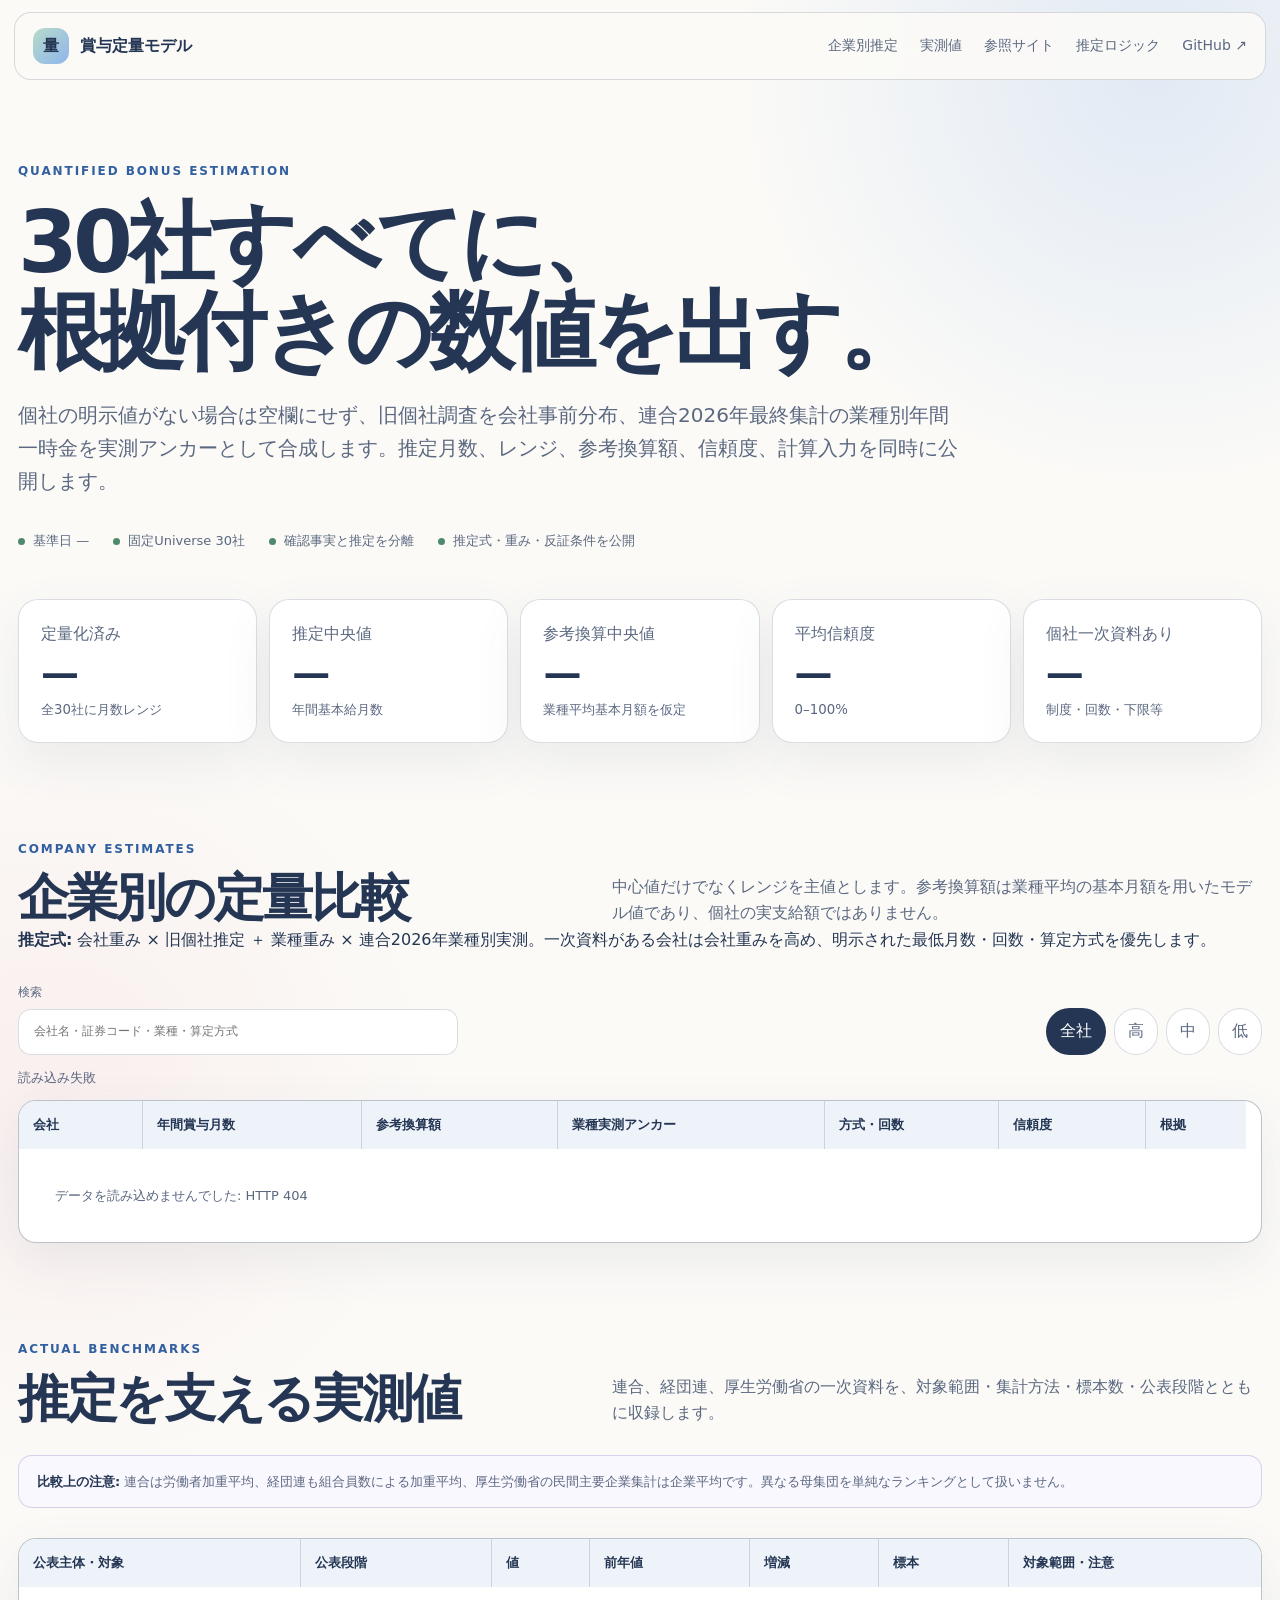
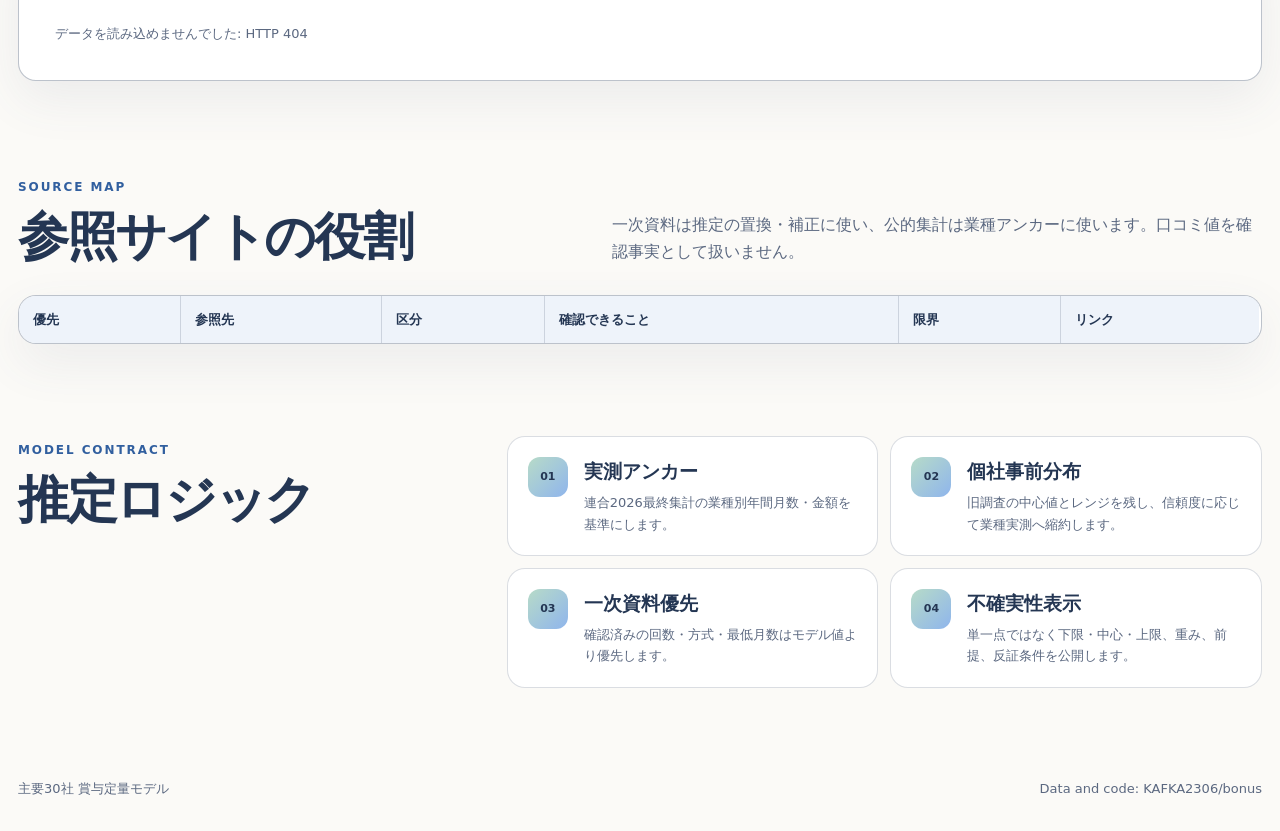
==== docs/index.html @ 21368ed5 "Replace research queue with quantified company table" ====
<!doctype html>
<html lang="ja">
<head>
  <meta charset="utf-8">
  <meta name="viewport" content="width=device-width, initial-scale=1">
  <meta name="description" content="主要30社の賞与を、個社事前分布と2026年の業種別実測値から根拠付きで定量推定する比較ダッシュボード">
  <meta name="theme-color" content="#fbfaf7">
  <meta name="bonus-build" content="quantified-v7">
  <title>主要30社 賞与定量モデル</title>
  <link rel="stylesheet" href="./styles.css">
</head>
<body>
  <a class="skip-link" href="#companies">企業別定量表へ移動</a>
  <header class="site-header">
    <a class="brand" href="#top"><span class="brand-mark">量</span><span>賞与定量モデル</span></a>
    <nav aria-label="主要ナビゲーション">
      <a href="#companies">企業別推定</a>
      <a href="#benchmarks">実測値</a>
      <a href="#sources">参照サイト</a>
      <a href="#rules">推定ロジック</a>
      <a href="https://github.com/KAFKA2306/bonus">GitHub ↗</a>
    </nav>
  </header>

  <main id="top">
    <section class="hero shell">
      <div class="eyebrow">QUANTIFIED BONUS ESTIMATION</div>
      <h1>30社すべてに、<br>根拠付きの数値を出す。</h1>
      <p class="lead">個社の明示値がない場合は空欄にせず、旧個社調査を会社事前分布、連合2026年最終集計の業種別年間一時金を実測アンカーとして合成します。推定月数、レンジ、参考換算額、信頼度、計算入力を同時に公開します。</p>
      <div class="meta-line"><span id="as-of">基準日 —</span><span>固定Universe 30社</span><span>確認事実と推定を分離</span><span>推定式・重み・反証条件を公開</span></div>
    </section>

    <section class="shell metrics" aria-label="定量モデル概要">
      <article><span>定量化済み</span><strong id="metric-quantified">—</strong><small>全30社に月数レンジ</small></article>
      <article><span>推定中央値</span><strong id="metric-median-months">—</strong><small>年間基本給月数</small></article>
      <article><span>参考換算中央値</span><strong id="metric-median-amount">—</strong><small>業種平均基本月額を仮定</small></article>
      <article><span>平均信頼度</span><strong id="metric-confidence">—</strong><small>0–100%</small></article>
      <article><span>個社一次資料あり</span><strong id="metric-verified">—</strong><small>制度・回数・下限等</small></article>
    </section>

    <section id="companies" class="shell section-block">
      <div class="section-heading"><div><span class="kicker">COMPANY ESTIMATES</span><h2>企業別の定量比較</h2></div><p>中心値だけでなくレンジを主値とします。参考換算額は業種平均の基本月額を用いたモデル値であり、個社の実支給額ではありません。</p></div>
      <div class="model-note"><strong>推定式:</strong> 会社重み × 旧個社推定 ＋ 業種重み × 連合2026年業種別実測。一次資料がある会社は会社重みを高め、明示された最低月数・回数・算定方式を優先します。</div>
      <div class="toolbar">
        <label class="search" for="search"><span>検索</span><input id="search" type="search" placeholder="会社名・証券コード・業種・算定方式" autocomplete="off"></label>
        <div class="filters" role="group" aria-label="推定信頼度フィルター">
          <button class="filter active" data-confidence="all" aria-pressed="true" aria-controls="company-table">全社</button>
          <button class="filter" data-confidence="high" aria-pressed="false" aria-controls="company-table">高</button>
          <button class="filter" data-confidence="medium" aria-pressed="false" aria-controls="company-table">中</button>
          <button class="filter" data-confidence="low" aria-pressed="false" aria-controls="company-table">低</button>
        </div>
      </div>
      <p id="result-count" class="result-count" role="status" aria-live="polite">読み込み中</p>
      <div class="table-wrap company-wrap" tabindex="0">
        <table id="company-table" class="comparison-table company-table">
          <caption>主要30社の賞与推定月数・参考換算額・根拠</caption>
          <thead><tr>
            <th data-column="company" aria-sort="none"><button class="sort-button" data-sort="company">会社</button></th>
            <th data-column="months" aria-sort="none"><button class="sort-button" data-sort="months">年間賞与月数</button></th>
            <th data-column="amount" aria-sort="none"><button class="sort-button" data-sort="amount">参考換算額</button></th>
            <th data-column="sector" aria-sort="none"><button class="sort-button" data-sort="sector">業種実測アンカー</button></th>
            <th>方式・回数</th>
            <th data-column="confidence" aria-sort="none"><button class="sort-button" data-sort="confidence">信頼度</button></th>
            <th>根拠</th>
          </tr></thead>
          <tbody id="company-body"></tbody>
        </table>
      </div>
      <p id="empty" class="empty" hidden>条件に一致する企業はありません。</p>
    </section>

    <section id="benchmarks" class="shell section-block">
      <div class="section-heading"><div><span class="kicker">ACTUAL BENCHMARKS</span><h2>推定を支える実測値</h2></div><p>連合、経団連、厚生労働省の一次資料を、対象範囲・集計方法・標本数・公表段階とともに収録します。</p></div>
      <div class="benchmark-note"><strong>比較上の注意:</strong> 連合は労働者加重平均、経団連も組合員数による加重平均、厚生労働省の民間主要企業集計は企業平均です。異なる母集団を単純なランキングとして扱いません。</div>
      <div class="table-wrap benchmark-wrap" tabindex="0">
        <table class="comparison-table benchmark-table">
          <caption>公式資料から抽出した賞与・一時金の定量情報</caption>
          <thead><tr><th>公表主体・対象</th><th>公表段階</th><th>値</th><th>前年値</th><th>増減</th><th>標本</th><th>対象範囲・注意</th><th>一次資料</th></tr></thead>
          <tbody id="benchmark-body"></tbody>
        </table>
      </div>
    </section>

    <section id="sources" class="shell section-block">
      <div class="section-heading"><div><span class="kicker">SOURCE MAP</span><h2>参照サイトの役割</h2></div><p>一次資料は推定の置換・補正に使い、公的集計は業種アンカーに使います。口コミ値を確認事実として扱いません。</p></div>
      <div class="table-wrap source-wrap" tabindex="0">
        <table class="comparison-table source-table">
          <caption>賞与調査に利用する参照チャネル</caption>
          <thead><tr><th>優先</th><th>参照先</th><th>区分</th><th>確認できること</th><th>限界</th><th>リンク</th></tr></thead>
          <tbody id="source-body"></tbody>
        </table>
      </div>
    </section>

    <section id="rules" class="shell section-block method-grid">
      <div><span class="kicker">MODEL CONTRACT</span><h2>推定ロジック</h2></div>
      <div class="rules">
        <article><b>01</b><div><h3>実測アンカー</h3><p>連合2026最終集計の業種別年間月数・金額を基準にします。</p></div></article>
        <article><b>02</b><div><h3>個社事前分布</h3><p>旧調査の中心値とレンジを残し、信頼度に応じて業種実測へ縮約します。</p></div></article>
        <article><b>03</b><div><h3>一次資料優先</h3><p>確認済みの回数・方式・最低月数はモデル値より優先します。</p></div></article>
        <article><b>04</b><div><h3>不確実性表示</h3><p>単一点ではなく下限・中心・上限、重み、前提、反証条件を公開します。</p></div></article>
      </div>
    </section>
  </main>
  <footer class="shell"><span>主要30社 賞与定量モデル</span><a href="https://github.com/KAFKA2306/bonus">Data and code: KAFKA2306/bonus</a></footer>
  <script src="./app.js" defer></script>
</body>
</html>
---- docs/styles.css ----
:root {
  --bg: #fbfaf7;
  --ink: #243653;
  --muted: #5b6880;
  --link: #315f9f;
  --blue: #8fb5ec;
  --lav: #b9a8e6;
  --rose: #efb4c1;
  --mint: #b7dbc8;
  --apricot: #f3cfaa;
  --paper: rgba(255,255,255,.92);
  --line: rgba(36,54,83,.17);
  --line-strong: rgba(36,54,83,.30);
  --shadow: 0 18px 50px rgba(76,91,125,.09);
  --radius: 20px;
}
* { box-sizing: border-box; }
html { scroll-behavior: smooth; }
body { margin: 0; color: var(--ink); background: radial-gradient(circle at 90% 3%,rgba(143,181,236,.24),transparent 26rem),radial-gradient(circle at 4% 45%,rgba(239,180,193,.16),transparent 24rem),var(--bg); font-family: Inter,"Noto Sans JP","Hiragino Kaku Gothic ProN",system-ui,sans-serif; line-height: 1.65; }
a { color: inherit; text-decoration: none; }
button,input { font: inherit; color: inherit; }
:focus-visible { outline: 3px solid #315f9f; outline-offset: 3px; }
#benchmarks,#sources,#companies,#rules { scroll-margin-top: 100px; }
.shell { width: min(1420px,calc(100% - 36px)); margin-inline: auto; }
.skip-link { position: fixed; top: 8px; left: 8px; z-index: 100; padding: 10px 14px; border-radius: 10px; background: var(--ink); color: #fff; transform: translateY(-160%); }
.skip-link:focus { transform: translateY(0); }
.site-header { width: min(1460px,calc(100% - 28px)); min-height: 68px; margin: 12px auto 0; padding: 11px 18px; display: flex; align-items: center; justify-content: space-between; gap: 20px; border: 1px solid var(--line); background: rgba(251,250,247,.92); backdrop-filter: blur(18px); border-radius: 17px; position: sticky; top: 10px; z-index: 30; }
.brand { display: flex; align-items: center; gap: 11px; font-weight: 800; }
.brand-mark { display: grid; place-items: center; width: 36px; height: 36px; border-radius: 12px; background: linear-gradient(135deg,var(--mint),var(--blue)); }
.site-header nav { display: flex; flex-wrap: wrap; gap: 22px; color: var(--muted); font-size: 14px; }
.site-header a:hover,footer a:hover,.source-list a:hover,.evidence-link:hover { color: var(--link); text-decoration: underline; text-underline-offset: 3px; }
.hero { padding: 82px 0 48px; }
.eyebrow,.kicker { color: var(--link); font-size: 12px; font-weight: 850; letter-spacing: .16em; }
.hero h1 { max-width: 1100px; margin: 16px 0 22px; font-size: clamp(45px,7vw,86px); line-height: 1.04; letter-spacing: -.055em; }
.lead { max-width: 940px; margin: 0; color: var(--muted); font-size: clamp(16px,1.8vw,20px); }
.meta-line { display: flex; flex-wrap: wrap; gap: 10px 24px; margin-top: 32px; color: var(--muted); font-size: 13px; }
.meta-line span::before { content: ""; display: inline-block; width: 7px; height: 7px; margin-right: 8px; border-radius: 50%; background: #4e896c; }
.metrics { display: grid; grid-template-columns: repeat(5,1fr); gap: 12px; }
.metrics article { padding: 21px 22px; border: 1px solid var(--line); border-radius: var(--radius); background: var(--paper); box-shadow: var(--shadow); }
.metrics span,.metrics small { display: block; color: var(--muted); }
.metrics strong { display: block; margin: 3px 0; font-size: 38px; line-height: 1.2; letter-spacing: -.04em; }
.section-block { padding-top: 92px; }
.section-heading { display: flex; align-items: end; justify-content: space-between; gap: 28px; }
.section-heading h2,.method-grid h2 { margin: 8px 0 0; font-size: clamp(32px,4vw,52px); line-height: 1.12; letter-spacing: -.045em; }
.section-heading p { max-width: 650px; margin: 0; color: var(--muted); }
.benchmark-note { margin-top: 28px; padding: 15px 18px; border: 1px solid rgba(128,104,188,.28); border-radius: 14px; background: #faf8ff; color: var(--muted); font-size: 13px; }
.benchmark-note strong { color: var(--ink); }
.toolbar { display: flex; align-items: end; justify-content: space-between; gap: 20px; margin: 30px 0 12px; }
.search { display: grid; gap: 6px; color: var(--muted); font-size: 12px; }
.search input { width: min(440px,78vw); padding: 12px 15px; border: 1px solid var(--line); border-radius: 13px; background: #fff; }
.search input:focus { border-color: var(--link); box-shadow: 0 0 0 4px rgba(143,181,236,.24); }
.filters { display: flex; flex-wrap: wrap; gap: 8px; }
.filter { padding: 9px 13px; border: 1px solid var(--line); border-radius: 999px; background: var(--paper); color: var(--muted); cursor: pointer; }
.filter:hover { border-color: var(--link); color: var(--ink); }
.filter.active { background: var(--ink); color: #fff; }
.result-count { min-height: 1.65em; margin: 0 0 12px; color: var(--muted); font-size: 13px; }
.table-wrap { max-height: min(74vh,860px); overflow: auto; border: 1px solid var(--line-strong); border-radius: 18px; background: #fff; box-shadow: var(--shadow); scrollbar-gutter: stable; }
.source-wrap,.benchmark-wrap { max-height: min(68vh,760px); margin-top: 30px; }
.comparison-table { width: 100%; min-width: 1060px; border-collapse: separate; border-spacing: 0; font-size: 13px; }
.source-table { min-width: 1240px; }
.benchmark-table { min-width: 1460px; }
.comparison-table caption { position: absolute; width: 1px; height: 1px; padding: 0; margin: -1px; overflow: hidden; clip: rect(0,0,0,0); white-space: nowrap; border: 0; }
.comparison-table th,.comparison-table td { padding: 13px 14px; border-right: 1px solid var(--line); border-bottom: 1px solid var(--line); text-align: left; vertical-align: top; }
.comparison-table thead th { position: sticky; top: 0; z-index: 12; padding: 0; background: #eef3fa; white-space: nowrap; }
.comparison-table thead th:not([data-column]) { padding: 13px 14px; }
.comparison-table tbody tr:nth-child(even) td,.comparison-table tbody tr:nth-child(even) th { background-color: #fcfcfd; }
.comparison-table tbody tr:hover td,.comparison-table tbody tr:hover th { background-color: #f4f7fc; }
.comparison-table tr:last-child th,.comparison-table tr:last-child td { border-bottom: 0; }
.comparison-table th:last-child,.comparison-table td:last-child { border-right: 0; }
.company-cell { position: sticky; left: 0; z-index: 8; min-width: 200px; background: #fff; box-shadow: 1px 0 0 var(--line); }
.company-cell strong,.source-table tbody th strong,.benchmark-title strong { display: block; font-size: 14px; line-height: 1.35; }
.company-cell span,.source-table tbody th small,.comparison-table td small,.benchmark-title small { display: block; margin-top: 3px; color: var(--muted); font-size: 10px; }
.benchmark-title { min-width: 300px; }
.benchmark-table td:nth-child(7) { min-width: 370px; }
.numeric { font-variant-numeric: tabular-nums; white-space: nowrap; }
.numeric strong { font-size: 15px; }
.change-positive { color: #285b40; font-weight: 800; }
.evidence-link { color: var(--link); font-weight: 750; white-space: nowrap; text-decoration: underline; text-underline-offset: 2px; }
.sort-button { width: 100%; padding: 13px 26px 13px 14px; border: 0; background: transparent; text-align: left; font-weight: 800; cursor: pointer; position: relative; }
.sort-button:hover { background: rgba(143,181,236,.18); }
th[aria-sort="ascending"] .sort-button::after,th[aria-sort="descending"] .sort-button::after { position: absolute; right: 10px; top: 50%; transform: translateY(-50%); }
th[aria-sort="ascending"] .sort-button::after { content: "▲"; }
th[aria-sort="descending"] .sort-button::after { content: "▼"; }
.status,.tier,.release { display: inline-flex; align-items: center; min-height: 27px; padding: 4px 9px; border: 1px solid transparent; border-radius: 999px; font-size: 10px; font-weight: 850; white-space: nowrap; }
.status-evidence_found,.tier-primary_company,.release-final { background: #dcefe5; border-color: #99c7ad; color: #285b40; }
.status-source_reviewed,.tier-official_disclosure { background: #e3edfb; border-color: #9bb9e2; color: #3e557d; }
.status-queued,.tier-discovery_only { background: #e8e9ef; border-color: #b8bccb; color: #4b5266; }
.tier-primary_collective,.release-first { background: #fff0cf; border-color: #d9b76b; color: #6f4d0c; }
.tier-official_benchmark { background: #f2eafb; border-color: #baa9dd; color: #55417e; }
.compact-list { margin: 0; padding-left: 17px; }
.muted { color: var(--muted); }
.row-details summary { display: inline-flex; min-height: 32px; align-items: center; padding: 5px 10px; border: 1px solid var(--line); border-radius: 10px; background: #fff; color: var(--link); font-weight: 750; cursor: pointer; white-space: nowrap; }
.row-details[open] summary { border-color: #8068bc; background: #f2eefb; }
.detail-panel { width: min(760px,64vw); display: grid; grid-template-columns: repeat(2,minmax(0,1fr)); gap: 12px; margin-top: 12px; padding: 14px; border: 1px solid rgba(128,104,188,.3); border-radius: 14px; background: #faf8ff; }
.detail-panel h3 { margin: 0 0 5px; font-size: 12px; }
.detail-panel p,.detail-panel li { font-size: 11px; line-height: 1.55; }
.detail-panel p,.detail-panel ul { margin-top: 0; }
.source-list { display: grid; gap: 7px; margin: 0; padding: 0; list-style: none; }
.source-list a { color: var(--link); text-decoration: underline; text-underline-offset: 2px; }
.empty,.load-error { text-align: center; color: var(--muted); padding: 36px !important; }
.method-grid { display: grid; grid-template-columns: .72fr 1.28fr; gap: 64px; align-items: start; }
.rules { display: grid; grid-template-columns: repeat(2,1fr); gap: 12px; }
.rules article { display: flex; gap: 16px; padding: 20px; border: 1px solid var(--line); border-radius: 18px; background: var(--paper); }
.rules b { display: grid; place-items: center; flex: 0 0 40px; height: 40px; border-radius: 12px; background: linear-gradient(135deg,var(--mint),var(--blue)); font-size: 11px; }
.rules h3 { margin: 0 0 4px; }
.rules p { margin: 0; color: var(--muted); font-size: 13px; }
footer { display: flex; justify-content: space-between; gap: 20px; padding: 90px 0 32px; color: var(--muted); font-size: 13px; }
@media (max-width: 1120px) { .metrics { grid-template-columns: repeat(3,1fr); } }
@media (max-width: 920px) { .site-header nav a:not(:last-child) { display: none; } .metrics { grid-template-columns: repeat(2,1fr); } .section-heading,.toolbar { align-items: start; flex-direction: column; } .method-grid { grid-template-columns: 1fr; gap: 28px; } .detail-panel { width: min(620px,75vw); grid-template-columns: 1fr; } }
@media (max-width: 560px) { .shell { width: min(100% - 24px,1420px); } .hero { padding-top: 58px; } .hero h1 { font-size: 42px; } .metrics,.rules { grid-template-columns: 1fr; } .site-header { width: calc(100% - 16px); } footer { flex-direction: column; } }
@media (prefers-reduced-motion: reduce) { html { scroll-behavior: auto; } *,*::before,*::after { animation-duration: .01ms !important; transition-duration: .01ms !important; } }
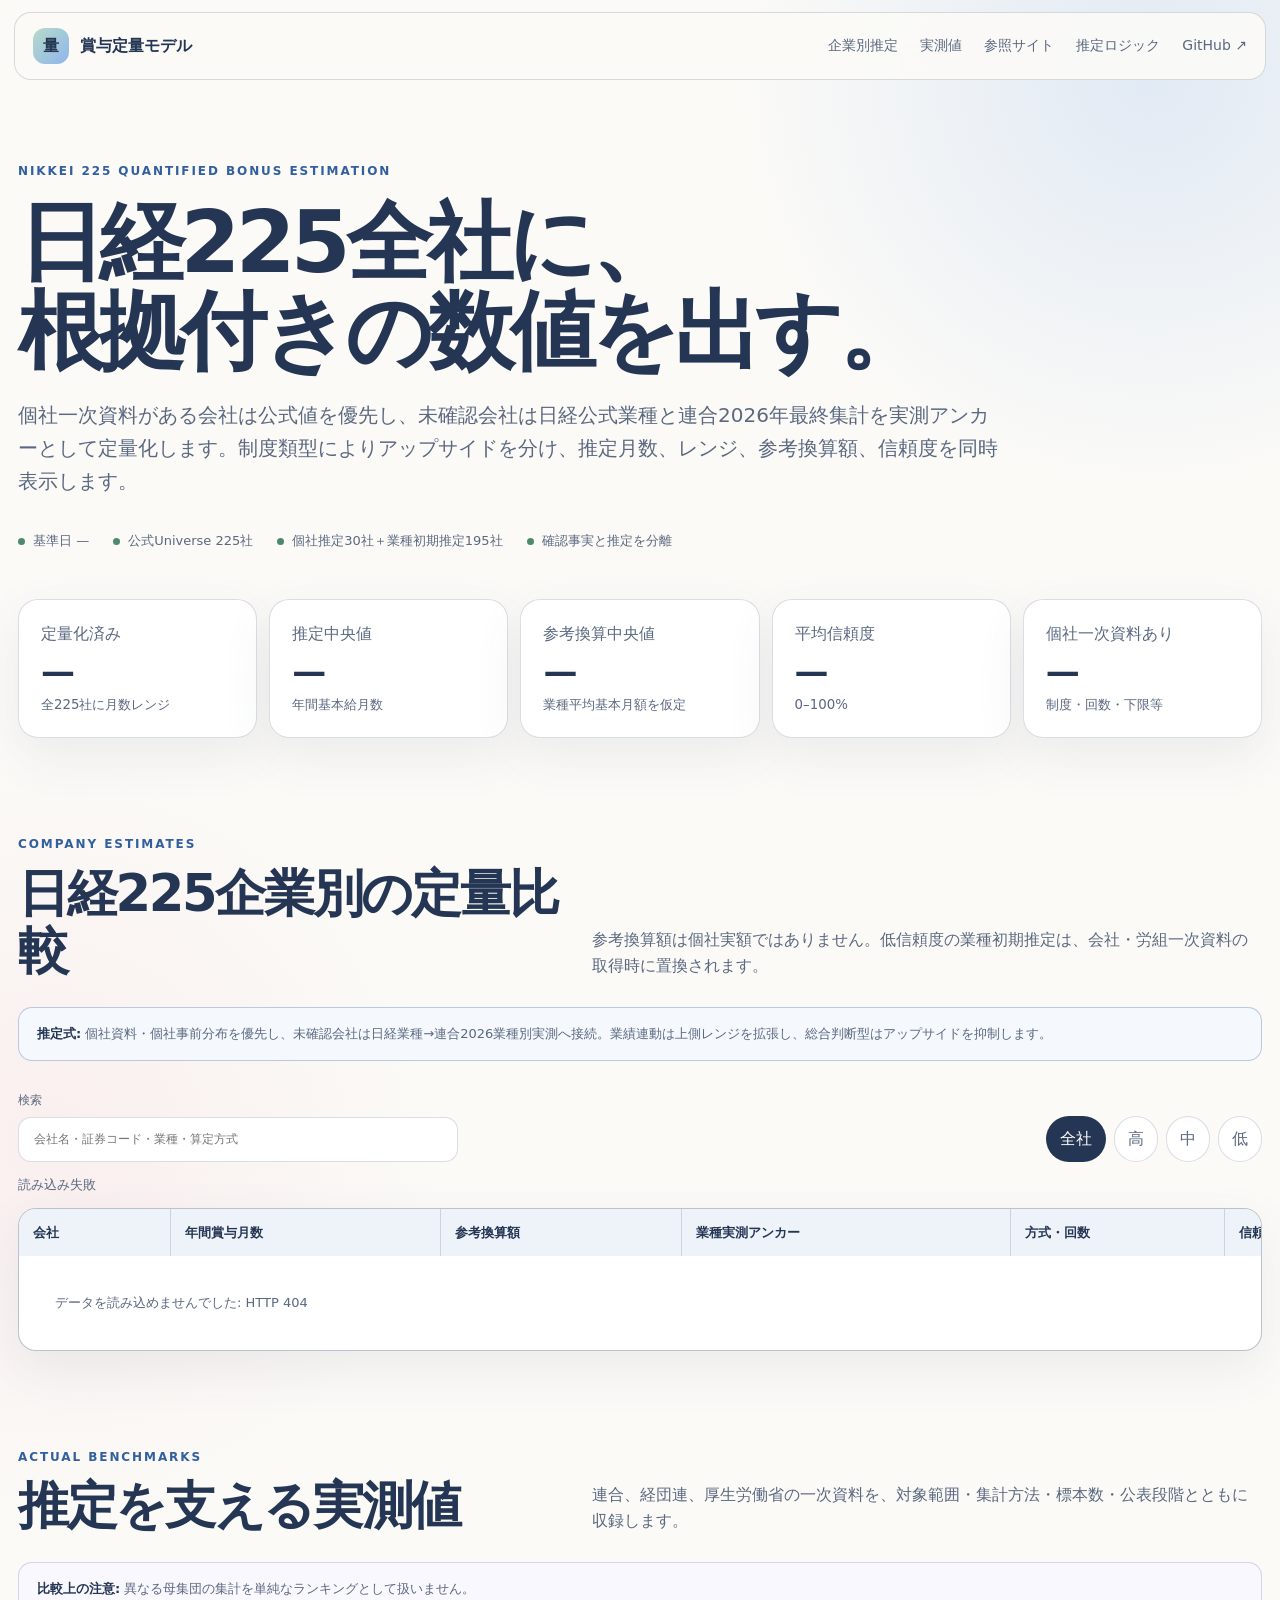
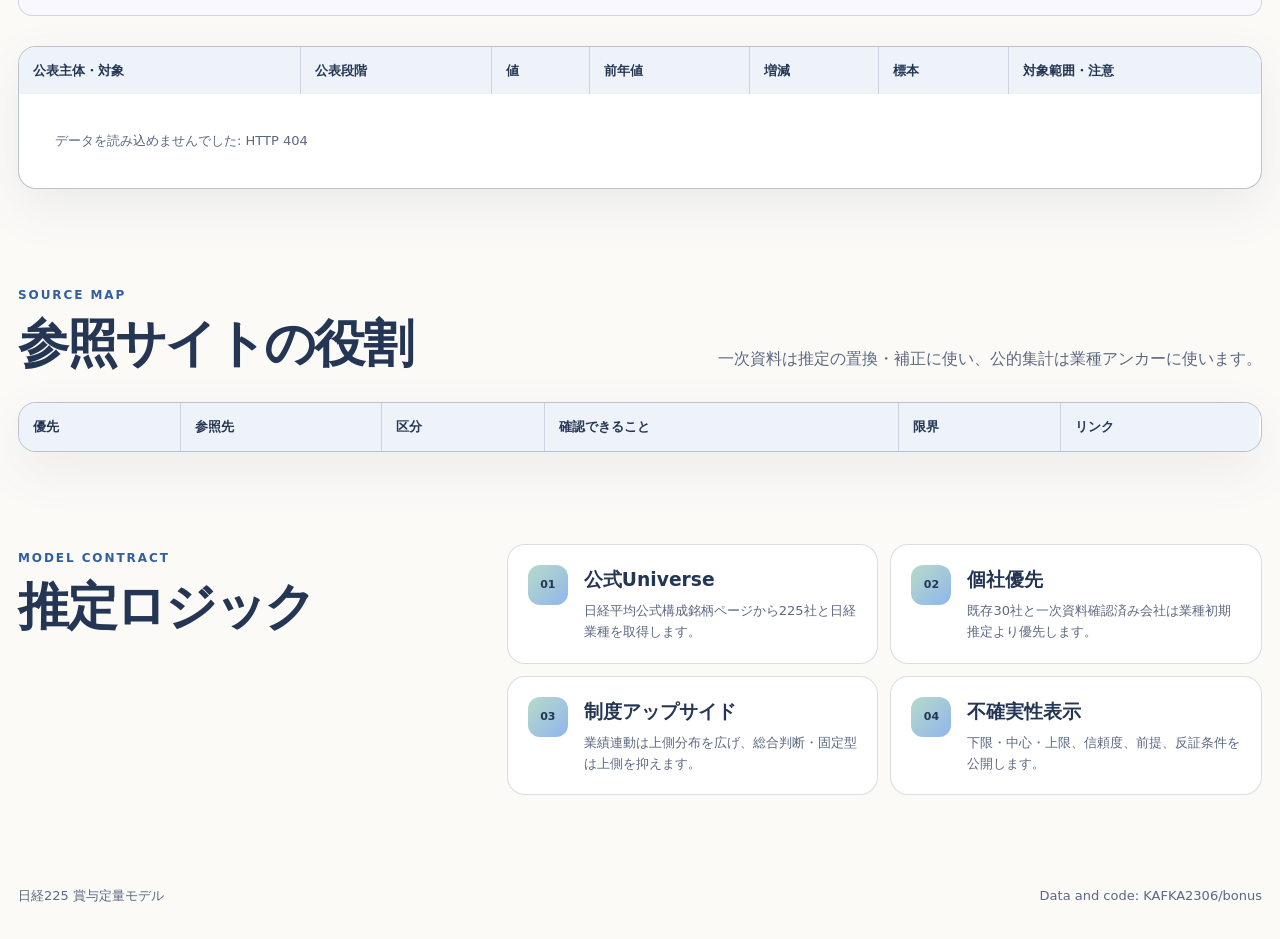
==== commit 74f7e1de: "UIを日経225全社表示へ更新" ====
--- a/docs/index.html
+++ b/docs/index.html
@@ -3,10 +3,10 @@
 <head>
   <meta charset="utf-8">
   <meta name="viewport" content="width=device-width, initial-scale=1">
-  <meta name="description" content="主要30社の賞与を、個社事前分布と2026年の業種別実測値から根拠付きで定量推定する比較ダッシュボード">
+  <meta name="description" content="日経225全社の賞与を、個社一次資料と2026年の業種別実測値から根拠付きで定量推定する比較ダッシュボード">
   <meta name="theme-color" content="#fbfaf7">
-  <meta name="bonus-build" content="quantified-v7">
-  <title>主要30社 賞与定量モデル</title>
+  <meta name="bonus-build" content="nikkei225-v1">
+  <title>日経225 賞与定量モデル</title>
   <link rel="stylesheet" href="./styles.css">
 </head>
 <body>
@@ -14,95 +14,39 @@
   <header class="site-header">
     <a class="brand" href="#top"><span class="brand-mark">量</span><span>賞与定量モデル</span></a>
     <nav aria-label="主要ナビゲーション">
-      <a href="#companies">企業別推定</a>
-      <a href="#benchmarks">実測値</a>
-      <a href="#sources">参照サイト</a>
-      <a href="#rules">推定ロジック</a>
-      <a href="https://github.com/KAFKA2306/bonus">GitHub ↗</a>
+      <a href="#companies">企業別推定</a><a href="#benchmarks">実測値</a><a href="#sources">参照サイト</a><a href="#rules">推定ロジック</a><a href="https://github.com/KAFKA2306/bonus">GitHub ↗</a>
     </nav>
   </header>
-
   <main id="top">
     <section class="hero shell">
-      <div class="eyebrow">QUANTIFIED BONUS ESTIMATION</div>
-      <h1>30社すべてに、<br>根拠付きの数値を出す。</h1>
-      <p class="lead">個社の明示値がない場合は空欄にせず、旧個社調査を会社事前分布、連合2026年最終集計の業種別年間一時金を実測アンカーとして合成します。推定月数、レンジ、参考換算額、信頼度、計算入力を同時に公開します。</p>
-      <div class="meta-line"><span id="as-of">基準日 —</span><span>固定Universe 30社</span><span>確認事実と推定を分離</span><span>推定式・重み・反証条件を公開</span></div>
+      <div class="eyebrow">NIKKEI 225 QUANTIFIED BONUS ESTIMATION</div>
+      <h1>日経225全社に、<br>根拠付きの数値を出す。</h1>
+      <p class="lead">個社一次資料がある会社は公式値を優先し、未確認会社は日経公式業種と連合2026年最終集計を実測アンカーとして定量化します。制度類型によりアップサイドを分け、推定月数、レンジ、参考換算額、信頼度を同時表示します。</p>
+      <div class="meta-line"><span id="as-of">基準日 —</span><span>公式Universe 225社</span><span>個社推定30社＋業種初期推定195社</span><span>確認事実と推定を分離</span></div>
     </section>
-
     <section class="shell metrics" aria-label="定量モデル概要">
-      <article><span>定量化済み</span><strong id="metric-quantified">—</strong><small>全30社に月数レンジ</small></article>
+      <article><span>定量化済み</span><strong id="metric-quantified">—</strong><small>全225社に月数レンジ</small></article>
       <article><span>推定中央値</span><strong id="metric-median-months">—</strong><small>年間基本給月数</small></article>
       <article><span>参考換算中央値</span><strong id="metric-median-amount">—</strong><small>業種平均基本月額を仮定</small></article>
       <article><span>平均信頼度</span><strong id="metric-confidence">—</strong><small>0–100%</small></article>
       <article><span>個社一次資料あり</span><strong id="metric-verified">—</strong><small>制度・回数・下限等</small></article>
     </section>
-
     <section id="companies" class="shell section-block">
-      <div class="section-heading"><div><span class="kicker">COMPANY ESTIMATES</span><h2>企業別の定量比較</h2></div><p>中心値だけでなくレンジを主値とします。参考換算額は業種平均の基本月額を用いたモデル値であり、個社の実支給額ではありません。</p></div>
-      <div class="model-note"><strong>推定式:</strong> 会社重み × 旧個社推定 ＋ 業種重み × 連合2026年業種別実測。一次資料がある会社は会社重みを高め、明示された最低月数・回数・算定方式を優先します。</div>
+      <div class="section-heading"><div><span class="kicker">COMPANY ESTIMATES</span><h2>日経225企業別の定量比較</h2></div><p>参考換算額は個社実額ではありません。低信頼度の業種初期推定は、会社・労組一次資料の取得時に置換されます。</p></div>
+      <div class="model-note"><strong>推定式:</strong> 個社資料・個社事前分布を優先し、未確認会社は日経業種→連合2026業種別実測へ接続。業績連動は上側レンジを拡張し、総合判断型はアップサイドを抑制します。</div>
       <div class="toolbar">
         <label class="search" for="search"><span>検索</span><input id="search" type="search" placeholder="会社名・証券コード・業種・算定方式" autocomplete="off"></label>
-        <div class="filters" role="group" aria-label="推定信頼度フィルター">
-          <button class="filter active" data-confidence="all" aria-pressed="true" aria-controls="company-table">全社</button>
-          <button class="filter" data-confidence="high" aria-pressed="false" aria-controls="company-table">高</button>
-          <button class="filter" data-confidence="medium" aria-pressed="false" aria-controls="company-table">中</button>
-          <button class="filter" data-confidence="low" aria-pressed="false" aria-controls="company-table">低</button>
-        </div>
+        <div class="filters" role="group" aria-label="推定信頼度フィルター"><button class="filter active" data-confidence="all" aria-pressed="true" aria-controls="company-table">全社</button><button class="filter" data-confidence="high" aria-pressed="false" aria-controls="company-table">高</button><button class="filter" data-confidence="medium" aria-pressed="false" aria-controls="company-table">中</button><button class="filter" data-confidence="low" aria-pressed="false" aria-controls="company-table">低</button></div>
       </div>
       <p id="result-count" class="result-count" role="status" aria-live="polite">読み込み中</p>
-      <div class="table-wrap company-wrap" tabindex="0">
-        <table id="company-table" class="comparison-table company-table">
-          <caption>主要30社の賞与推定月数・参考換算額・根拠</caption>
-          <thead><tr>
-            <th data-column="company" aria-sort="none"><button class="sort-button" data-sort="company">会社</button></th>
-            <th data-column="months" aria-sort="none"><button class="sort-button" data-sort="months">年間賞与月数</button></th>
-            <th data-column="amount" aria-sort="none"><button class="sort-button" data-sort="amount">参考換算額</button></th>
-            <th data-column="sector" aria-sort="none"><button class="sort-button" data-sort="sector">業種実測アンカー</button></th>
-            <th>方式・回数</th>
-            <th data-column="confidence" aria-sort="none"><button class="sort-button" data-sort="confidence">信頼度</button></th>
-            <th>根拠</th>
-          </tr></thead>
-          <tbody id="company-body"></tbody>
-        </table>
-      </div>
+      <div class="table-wrap company-wrap" tabindex="0"><table id="company-table" class="comparison-table company-table"><caption>日経225全社の賞与推定月数・参考換算額・根拠</caption><thead><tr><th data-column="company" aria-sort="none"><button class="sort-button" data-sort="company">会社</button></th><th data-column="months" aria-sort="none"><button class="sort-button" data-sort="months">年間賞与月数</button></th><th data-column="amount" aria-sort="none"><button class="sort-button" data-sort="amount">参考換算額</button></th><th data-column="sector" aria-sort="none"><button class="sort-button" data-sort="sector">業種実測アンカー</button></th><th>方式・回数</th><th data-column="confidence" aria-sort="none"><button class="sort-button" data-sort="confidence">信頼度</button></th><th>根拠</th></tr></thead><tbody id="company-body"></tbody></table></div>
       <p id="empty" class="empty" hidden>条件に一致する企業はありません。</p>
     </section>
-
-    <section id="benchmarks" class="shell section-block">
-      <div class="section-heading"><div><span class="kicker">ACTUAL BENCHMARKS</span><h2>推定を支える実測値</h2></div><p>連合、経団連、厚生労働省の一次資料を、対象範囲・集計方法・標本数・公表段階とともに収録します。</p></div>
-      <div class="benchmark-note"><strong>比較上の注意:</strong> 連合は労働者加重平均、経団連も組合員数による加重平均、厚生労働省の民間主要企業集計は企業平均です。異なる母集団を単純なランキングとして扱いません。</div>
-      <div class="table-wrap benchmark-wrap" tabindex="0">
-        <table class="comparison-table benchmark-table">
-          <caption>公式資料から抽出した賞与・一時金の定量情報</caption>
-          <thead><tr><th>公表主体・対象</th><th>公表段階</th><th>値</th><th>前年値</th><th>増減</th><th>標本</th><th>対象範囲・注意</th><th>一次資料</th></tr></thead>
-          <tbody id="benchmark-body"></tbody>
-        </table>
-      </div>
-    </section>
-
-    <section id="sources" class="shell section-block">
-      <div class="section-heading"><div><span class="kicker">SOURCE MAP</span><h2>参照サイトの役割</h2></div><p>一次資料は推定の置換・補正に使い、公的集計は業種アンカーに使います。口コミ値を確認事実として扱いません。</p></div>
-      <div class="table-wrap source-wrap" tabindex="0">
-        <table class="comparison-table source-table">
-          <caption>賞与調査に利用する参照チャネル</caption>
-          <thead><tr><th>優先</th><th>参照先</th><th>区分</th><th>確認できること</th><th>限界</th><th>リンク</th></tr></thead>
-          <tbody id="source-body"></tbody>
-        </table>
-      </div>
-    </section>
-
-    <section id="rules" class="shell section-block method-grid">
-      <div><span class="kicker">MODEL CONTRACT</span><h2>推定ロジック</h2></div>
-      <div class="rules">
-        <article><b>01</b><div><h3>実測アンカー</h3><p>連合2026最終集計の業種別年間月数・金額を基準にします。</p></div></article>
-        <article><b>02</b><div><h3>個社事前分布</h3><p>旧調査の中心値とレンジを残し、信頼度に応じて業種実測へ縮約します。</p></div></article>
-        <article><b>03</b><div><h3>一次資料優先</h3><p>確認済みの回数・方式・最低月数はモデル値より優先します。</p></div></article>
-        <article><b>04</b><div><h3>不確実性表示</h3><p>単一点ではなく下限・中心・上限、重み、前提、反証条件を公開します。</p></div></article>
-      </div>
-    </section>
+    <section id="benchmarks" class="shell section-block"><div class="section-heading"><div><span class="kicker">ACTUAL BENCHMARKS</span><h2>推定を支える実測値</h2></div><p>連合、経団連、厚生労働省の一次資料を、対象範囲・集計方法・標本数・公表段階とともに収録します。</p></div><div class="benchmark-note"><strong>比較上の注意:</strong> 異なる母集団の集計を単純なランキングとして扱いません。</div><div class="table-wrap benchmark-wrap" tabindex="0"><table class="comparison-table benchmark-table"><caption>公式資料から抽出した賞与・一時金の定量情報</caption><thead><tr><th>公表主体・対象</th><th>公表段階</th><th>値</th><th>前年値</th><th>増減</th><th>標本</th><th>対象範囲・注意</th><th>一次資料</th></tr></thead><tbody id="benchmark-body"></tbody></table></div></section>
+    <section id="sources" class="shell section-block"><div class="section-heading"><div><span class="kicker">SOURCE MAP</span><h2>参照サイトの役割</h2></div><p>一次資料は推定の置換・補正に使い、公的集計は業種アンカーに使います。</p></div><div class="table-wrap source-wrap" tabindex="0"><table class="comparison-table source-table"><caption>賞与調査に利用する参照チャネル</caption><thead><tr><th>優先</th><th>参照先</th><th>区分</th><th>確認できること</th><th>限界</th><th>リンク</th></tr></thead><tbody id="source-body"></tbody></table></div></section>
+    <section id="rules" class="shell section-block method-grid"><div><span class="kicker">MODEL CONTRACT</span><h2>推定ロジック</h2></div><div class="rules"><article><b>01</b><div><h3>公式Universe</h3><p>日経平均公式構成銘柄ページから225社と日経業種を取得します。</p></div></article><article><b>02</b><div><h3>個社優先</h3><p>既存30社と一次資料確認済み会社は業種初期推定より優先します。</p></div></article><article><b>03</b><div><h3>制度アップサイド</h3><p>業績連動は上側分布を広げ、総合判断・固定型は上側を抑えます。</p></div></article><article><b>04</b><div><h3>不確実性表示</h3><p>下限・中心・上限、信頼度、前提、反証条件を公開します。</p></div></article></div></section>
   </main>
-  <footer class="shell"><span>主要30社 賞与定量モデル</span><a href="https://github.com/KAFKA2306/bonus">Data and code: KAFKA2306/bonus</a></footer>
+  <footer class="shell"><span>日経225 賞与定量モデル</span><a href="https://github.com/KAFKA2306/bonus">Data and code: KAFKA2306/bonus</a></footer>
   <script src="./app.js" defer></script>
 </body>
 </html>
--- a/docs/styles.css
+++ b/docs/styles.css
@@ -19,6 +19,7 @@
 body { margin: 0; color: var(--ink); background: radial-gradient(circle at 90% 3%,rgba(143,181,236,.24),transparent 26rem),radial-gradient(circle at 4% 45%,rgba(239,180,193,.16),transparent 24rem),var(--bg); font-family: Inter,"Noto Sans JP","Hiragino Kaku Gothic ProN",system-ui,sans-serif; line-height: 1.65; }
 a { color: inherit; text-decoration: none; }
 button,input { font: inherit; color: inherit; }
+code { overflow-wrap: anywhere; color: #4d4273; font-family: ui-monospace,SFMono-Regular,Consolas,monospace; font-size: 10px; }
 :focus-visible { outline: 3px solid #315f9f; outline-offset: 3px; }
 #benchmarks,#sources,#companies,#rules { scroll-margin-top: 100px; }
 .shell { width: min(1420px,calc(100% - 36px)); margin-inline: auto; }
@@ -28,23 +29,24 @@
 .brand { display: flex; align-items: center; gap: 11px; font-weight: 800; }
 .brand-mark { display: grid; place-items: center; width: 36px; height: 36px; border-radius: 12px; background: linear-gradient(135deg,var(--mint),var(--blue)); }
 .site-header nav { display: flex; flex-wrap: wrap; gap: 22px; color: var(--muted); font-size: 14px; }
-.site-header a:hover,footer a:hover,.source-list a:hover,.evidence-link:hover { color: var(--link); text-decoration: underline; text-underline-offset: 3px; }
+.site-header a:hover,footer a:hover,.source-list a:hover,.evidence-link:hover,.basis-list a:hover { color: var(--link); text-decoration: underline; text-underline-offset: 3px; }
 .hero { padding: 82px 0 48px; }
 .eyebrow,.kicker { color: var(--link); font-size: 12px; font-weight: 850; letter-spacing: .16em; }
 .hero h1 { max-width: 1100px; margin: 16px 0 22px; font-size: clamp(45px,7vw,86px); line-height: 1.04; letter-spacing: -.055em; }
-.lead { max-width: 940px; margin: 0; color: var(--muted); font-size: clamp(16px,1.8vw,20px); }
+.lead { max-width: 980px; margin: 0; color: var(--muted); font-size: clamp(16px,1.8vw,20px); }
 .meta-line { display: flex; flex-wrap: wrap; gap: 10px 24px; margin-top: 32px; color: var(--muted); font-size: 13px; }
 .meta-line span::before { content: ""; display: inline-block; width: 7px; height: 7px; margin-right: 8px; border-radius: 50%; background: #4e896c; }
 .metrics { display: grid; grid-template-columns: repeat(5,1fr); gap: 12px; }
 .metrics article { padding: 21px 22px; border: 1px solid var(--line); border-radius: var(--radius); background: var(--paper); box-shadow: var(--shadow); }
 .metrics span,.metrics small { display: block; color: var(--muted); }
-.metrics strong { display: block; margin: 3px 0; font-size: 38px; line-height: 1.2; letter-spacing: -.04em; }
+.metrics strong { display: block; margin: 3px 0; font-size: 34px; line-height: 1.2; letter-spacing: -.04em; }
 .section-block { padding-top: 92px; }
 .section-heading { display: flex; align-items: end; justify-content: space-between; gap: 28px; }
 .section-heading h2,.method-grid h2 { margin: 8px 0 0; font-size: clamp(32px,4vw,52px); line-height: 1.12; letter-spacing: -.045em; }
-.section-heading p { max-width: 650px; margin: 0; color: var(--muted); }
-.benchmark-note { margin-top: 28px; padding: 15px 18px; border: 1px solid rgba(128,104,188,.28); border-radius: 14px; background: #faf8ff; color: var(--muted); font-size: 13px; }
-.benchmark-note strong { color: var(--ink); }
+.section-heading p { max-width: 670px; margin: 0; color: var(--muted); }
+.benchmark-note,.model-note { margin-top: 28px; padding: 15px 18px; border: 1px solid rgba(128,104,188,.28); border-radius: 14px; background: #faf8ff; color: var(--muted); font-size: 13px; }
+.model-note { border-color: rgba(49,95,159,.30); background: #f5f8fd; }
+.benchmark-note strong,.model-note strong { color: var(--ink); }
 .toolbar { display: flex; align-items: end; justify-content: space-between; gap: 20px; margin: 30px 0 12px; }
 .search { display: grid; gap: 6px; color: var(--muted); font-size: 12px; }
 .search input { width: min(440px,78vw); padding: 12px 15px; border: 1px solid var(--line); border-radius: 13px; background: #fff; }
@@ -55,8 +57,10 @@
 .filter.active { background: var(--ink); color: #fff; }
 .result-count { min-height: 1.65em; margin: 0 0 12px; color: var(--muted); font-size: 13px; }
 .table-wrap { max-height: min(74vh,860px); overflow: auto; border: 1px solid var(--line-strong); border-radius: 18px; background: #fff; box-shadow: var(--shadow); scrollbar-gutter: stable; }
+.company-wrap { max-height: min(79vh,920px); }
 .source-wrap,.benchmark-wrap { max-height: min(68vh,760px); margin-top: 30px; }
 .comparison-table { width: 100%; min-width: 1060px; border-collapse: separate; border-spacing: 0; font-size: 13px; }
+.company-table { min-width: 1510px; }
 .source-table { min-width: 1240px; }
 .benchmark-table { min-width: 1460px; }
 .comparison-table caption { position: absolute; width: 1px; height: 1px; padding: 0; margin: -1px; overflow: hidden; clip: rect(0,0,0,0); white-space: nowrap; border: 0; }
@@ -67,9 +71,14 @@
 .comparison-table tbody tr:hover td,.comparison-table tbody tr:hover th { background-color: #f4f7fc; }
 .comparison-table tr:last-child th,.comparison-table tr:last-child td { border-bottom: 0; }
 .comparison-table th:last-child,.comparison-table td:last-child { border-right: 0; }
-.company-cell { position: sticky; left: 0; z-index: 8; min-width: 200px; background: #fff; box-shadow: 1px 0 0 var(--line); }
+.company-cell { position: sticky; left: 0; z-index: 8; min-width: 210px; background: #fff; box-shadow: 1px 0 0 var(--line); }
 .company-cell strong,.source-table tbody th strong,.benchmark-title strong { display: block; font-size: 14px; line-height: 1.35; }
-.company-cell span,.source-table tbody th small,.comparison-table td small,.benchmark-title small { display: block; margin-top: 3px; color: var(--muted); font-size: 10px; }
+.company-cell span,.company-cell small,.source-table tbody th small,.comparison-table td small,.benchmark-title small { display: block; margin-top: 3px; color: var(--muted); font-size: 10px; }
+.company-table td:nth-child(2),.company-table td:nth-child(3) { min-width: 170px; }
+.company-table td:nth-child(4) { min-width: 260px; }
+.company-table td:nth-child(5) { min-width: 145px; }
+.estimate-main strong { display: block; font-size: 21px; letter-spacing: -.02em; }
+.estimate-main span,.numeric span { display: block; margin-top: 4px; color: var(--muted); font-size: 11px; }
 .benchmark-title { min-width: 300px; }
 .benchmark-table td:nth-child(7) { min-width: 370px; }
 .numeric { font-variant-numeric: tabular-nums; white-space: nowrap; }
@@ -81,10 +90,10 @@
 th[aria-sort="ascending"] .sort-button::after,th[aria-sort="descending"] .sort-button::after { position: absolute; right: 10px; top: 50%; transform: translateY(-50%); }
 th[aria-sort="ascending"] .sort-button::after { content: "▲"; }
 th[aria-sort="descending"] .sort-button::after { content: "▼"; }
-.status,.tier,.release { display: inline-flex; align-items: center; min-height: 27px; padding: 4px 9px; border: 1px solid transparent; border-radius: 999px; font-size: 10px; font-weight: 850; white-space: nowrap; }
-.status-evidence_found,.tier-primary_company,.release-final { background: #dcefe5; border-color: #99c7ad; color: #285b40; }
-.status-source_reviewed,.tier-official_disclosure { background: #e3edfb; border-color: #9bb9e2; color: #3e557d; }
-.status-queued,.tier-discovery_only { background: #e8e9ef; border-color: #b8bccb; color: #4b5266; }
+.status,.tier,.release,.confidence { display: inline-flex; align-items: center; min-height: 27px; padding: 4px 9px; border: 1px solid transparent; border-radius: 999px; font-size: 10px; font-weight: 850; white-space: nowrap; }
+.status-evidence_found,.tier-primary_company,.release-final,.confidence-high { background: #dcefe5; border-color: #99c7ad; color: #285b40; }
+.status-source_reviewed,.tier-official_disclosure,.confidence-medium { background: #e3edfb; border-color: #9bb9e2; color: #3e557d; }
+.status-queued,.tier-discovery_only,.confidence-low { background: #fff0cf; border-color: #d9b76b; color: #6f4d0c; }
 .tier-primary_collective,.release-first { background: #fff0cf; border-color: #d9b76b; color: #6f4d0c; }
 .tier-official_benchmark { background: #f2eafb; border-color: #baa9dd; color: #55417e; }
 .compact-list { margin: 0; padding-left: 17px; }
@@ -92,9 +101,19 @@
 .row-details summary { display: inline-flex; min-height: 32px; align-items: center; padding: 5px 10px; border: 1px solid var(--line); border-radius: 10px; background: #fff; color: var(--link); font-weight: 750; cursor: pointer; white-space: nowrap; }
 .row-details[open] summary { border-color: #8068bc; background: #f2eefb; }
 .detail-panel { width: min(760px,64vw); display: grid; grid-template-columns: repeat(2,minmax(0,1fr)); gap: 12px; margin-top: 12px; padding: 14px; border: 1px solid rgba(128,104,188,.3); border-radius: 14px; background: #faf8ff; }
-.detail-panel h3 { margin: 0 0 5px; font-size: 12px; }
-.detail-panel p,.detail-panel li { font-size: 11px; line-height: 1.55; }
-.detail-panel p,.detail-panel ul { margin-top: 0; }
+.estimate-panel { width: min(1040px,72vw); grid-template-columns: repeat(3,minmax(0,1fr)); }
+.detail-panel section { min-width: 0; padding: 10px; border: 1px solid rgba(36,54,83,.10); border-radius: 12px; background: rgba(255,255,255,.72); }
+.detail-panel h3 { margin: 0 0 7px; font-size: 12px; }
+.detail-panel p,.detail-panel li,.detail-panel dt,.detail-panel dd { font-size: 11px; line-height: 1.55; }
+.detail-panel p,.detail-panel ul,.detail-panel dl { margin-top: 0; }
+.formula-grid { display: grid; grid-template-columns: minmax(112px,.7fr) minmax(0,1.3fr); gap: 5px 10px; margin-bottom: 0; }
+.formula-grid dt { color: var(--muted); }
+.formula-grid dd { margin: 0; font-variant-numeric: tabular-nums; }
+.override-note { margin: 10px 0 0 !important; padding: 8px 10px; border-radius: 9px; background: #e7f3eb; color: #285b40; font-weight: 750; }
+.basis-list { display: grid; gap: 8px; padding-left: 18px; }
+.basis-list strong,.basis-list small { display: block; }
+.basis-list small { margin-top: 2px; }
+.basis-list a { color: var(--link); text-decoration: underline; text-underline-offset: 2px; }
 .source-list { display: grid; gap: 7px; margin: 0; padding: 0; list-style: none; }
 .source-list a { color: var(--link); text-decoration: underline; text-underline-offset: 2px; }
 .empty,.load-error { text-align: center; color: var(--muted); padding: 36px !important; }
@@ -105,7 +124,7 @@
 .rules h3 { margin: 0 0 4px; }
 .rules p { margin: 0; color: var(--muted); font-size: 13px; }
 footer { display: flex; justify-content: space-between; gap: 20px; padding: 90px 0 32px; color: var(--muted); font-size: 13px; }
-@media (max-width: 1120px) { .metrics { grid-template-columns: repeat(3,1fr); } }
-@media (max-width: 920px) { .site-header nav a:not(:last-child) { display: none; } .metrics { grid-template-columns: repeat(2,1fr); } .section-heading,.toolbar { align-items: start; flex-direction: column; } .method-grid { grid-template-columns: 1fr; gap: 28px; } .detail-panel { width: min(620px,75vw); grid-template-columns: 1fr; } }
+@media (max-width: 1120px) { .metrics { grid-template-columns: repeat(3,1fr); } .estimate-panel { grid-template-columns: repeat(2,minmax(0,1fr)); } }
+@media (max-width: 920px) { .site-header nav a:not(:last-child) { display: none; } .metrics { grid-template-columns: repeat(2,1fr); } .section-heading,.toolbar { align-items: start; flex-direction: column; } .method-grid { grid-template-columns: 1fr; gap: 28px; } .detail-panel,.estimate-panel { width: min(680px,78vw); grid-template-columns: 1fr; } }
 @media (max-width: 560px) { .shell { width: min(100% - 24px,1420px); } .hero { padding-top: 58px; } .hero h1 { font-size: 42px; } .metrics,.rules { grid-template-columns: 1fr; } .site-header { width: calc(100% - 16px); } footer { flex-direction: column; } }
 @media (prefers-reduced-motion: reduce) { html { scroll-behavior: auto; } *,*::before,*::after { animation-duration: .01ms !important; transition-duration: .01ms !important; } }
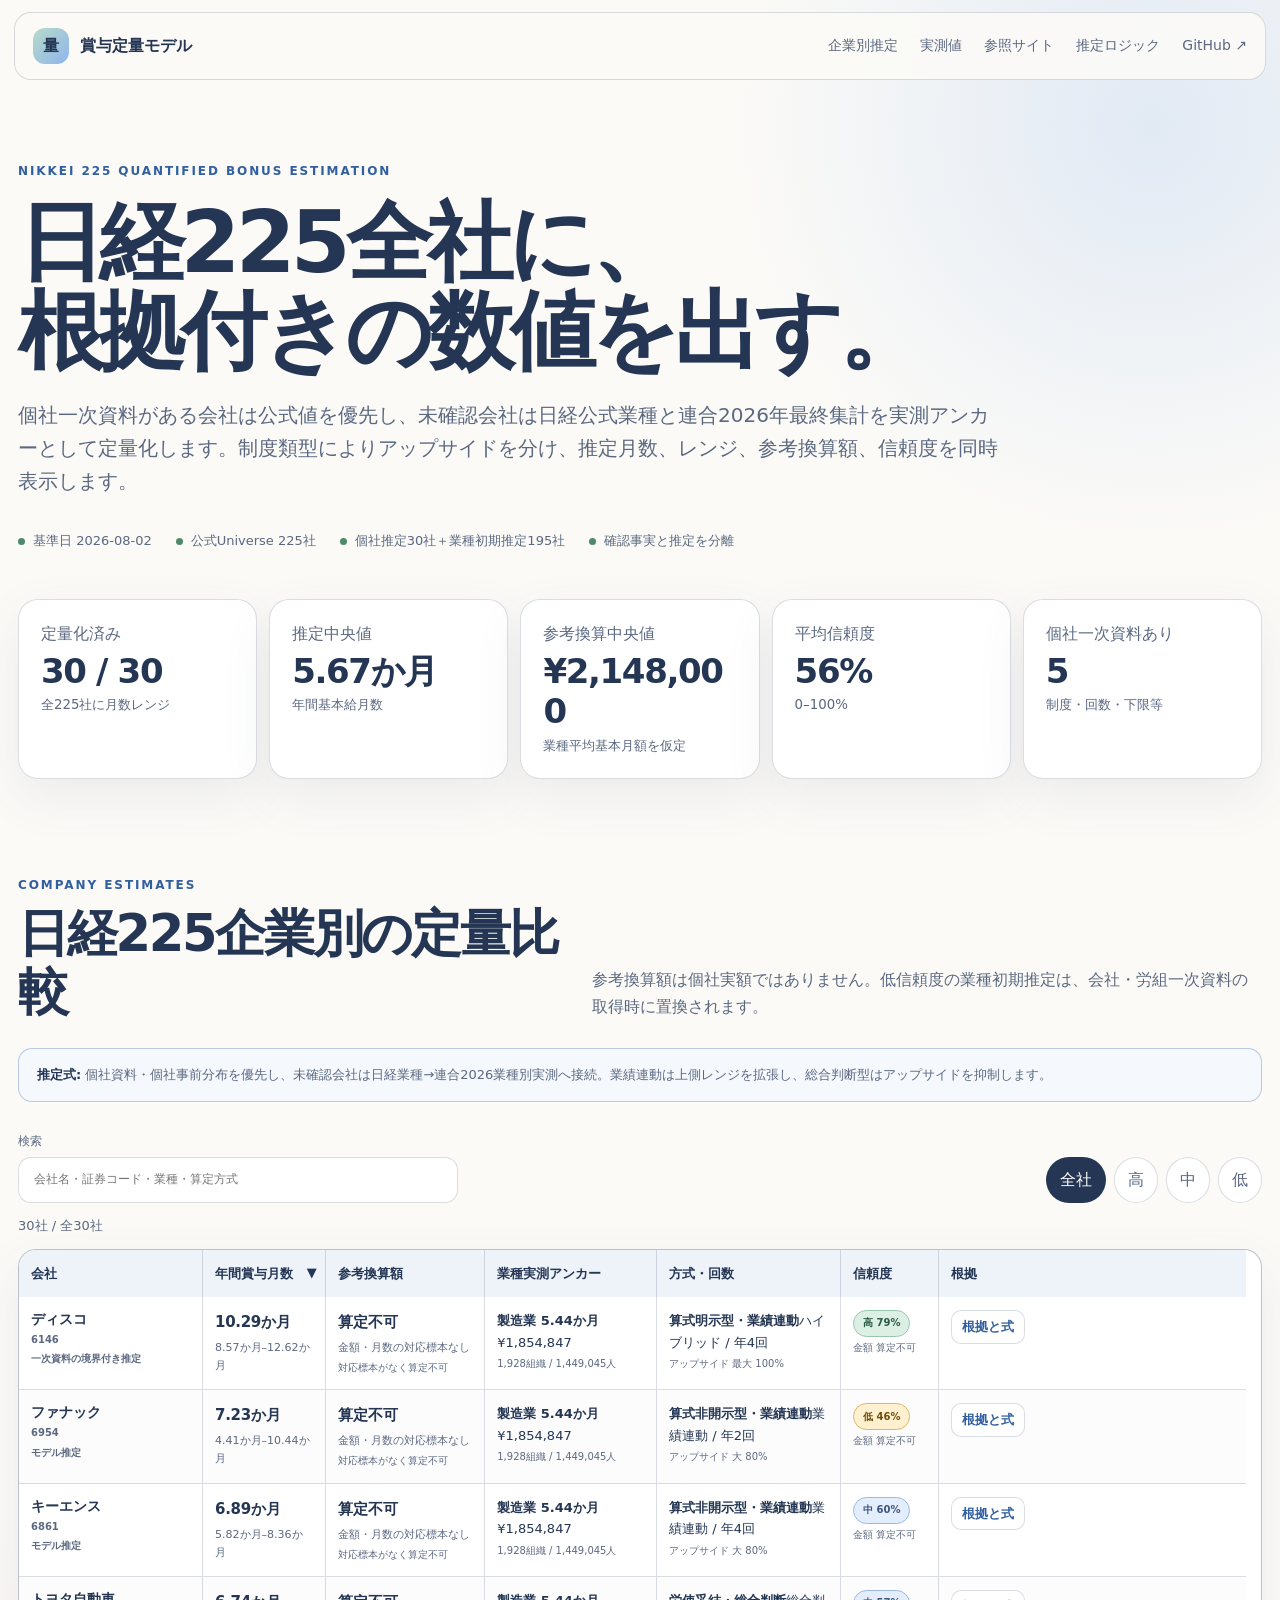
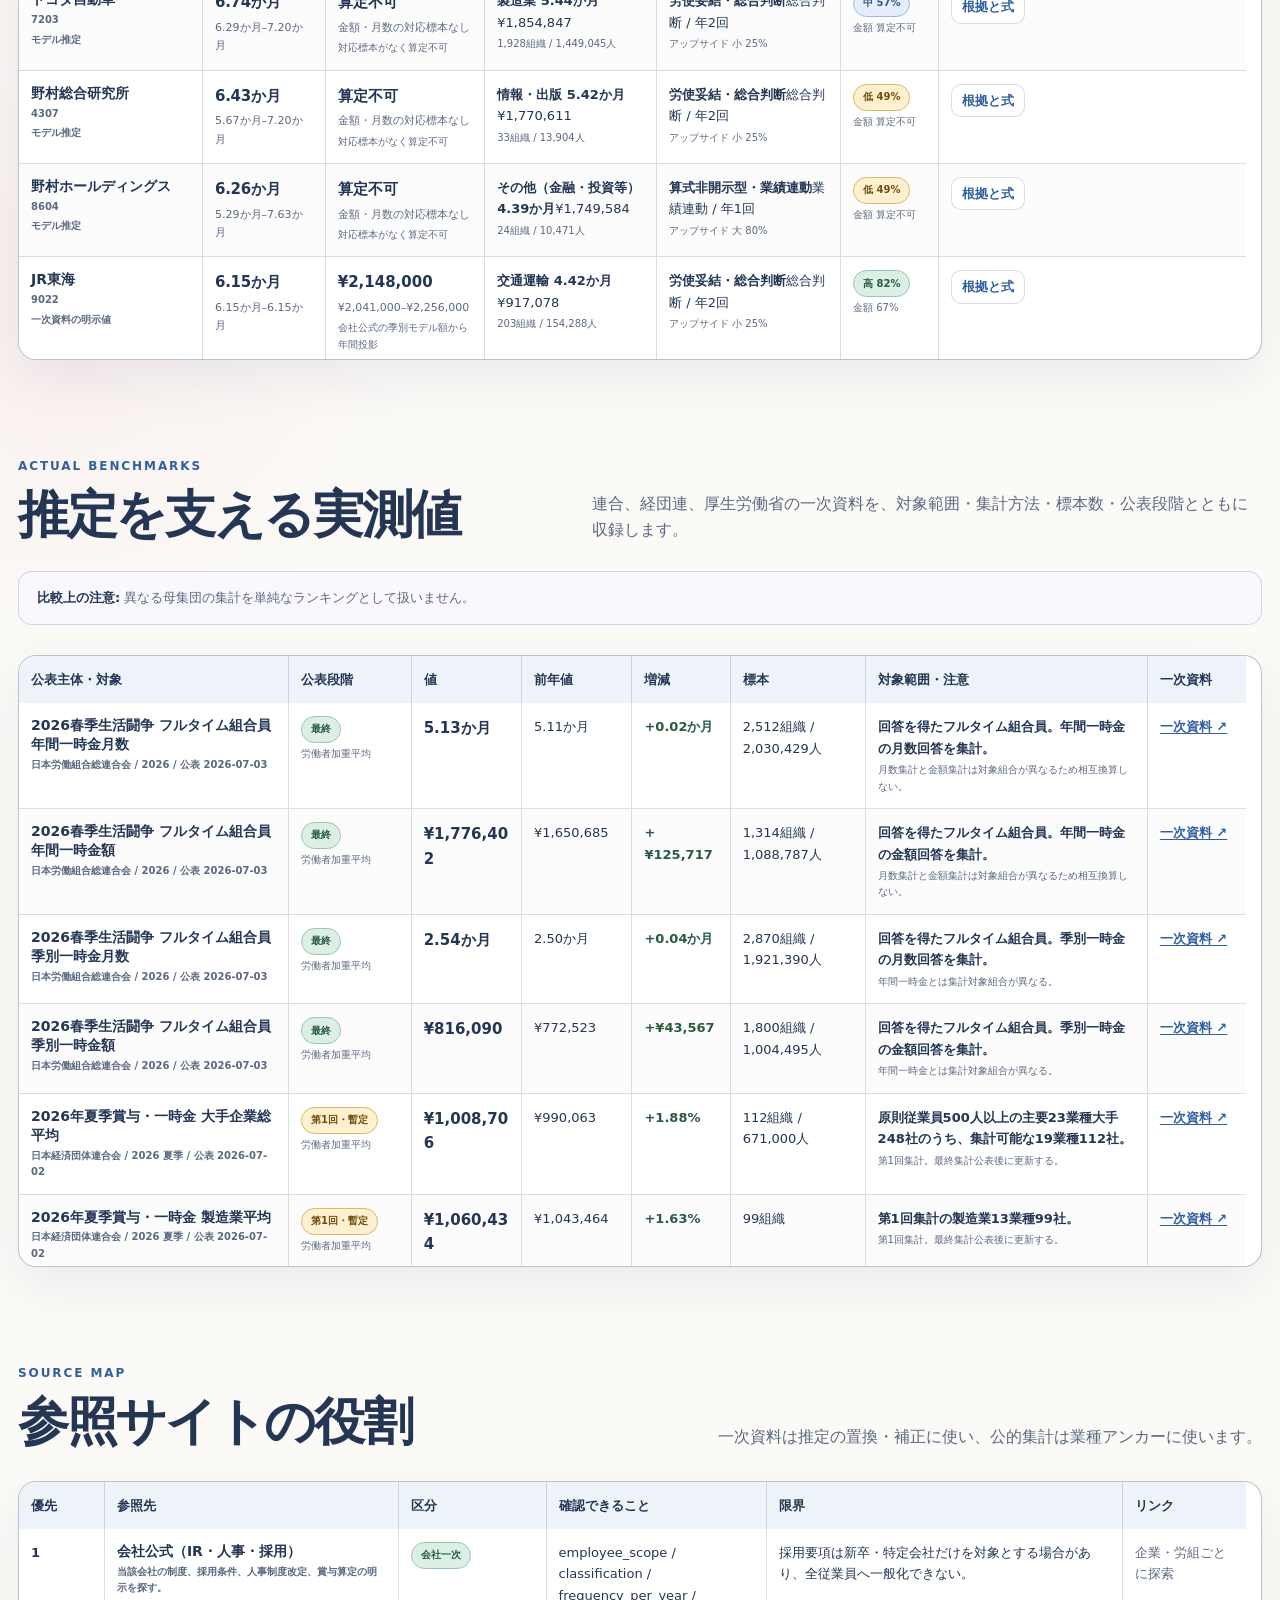
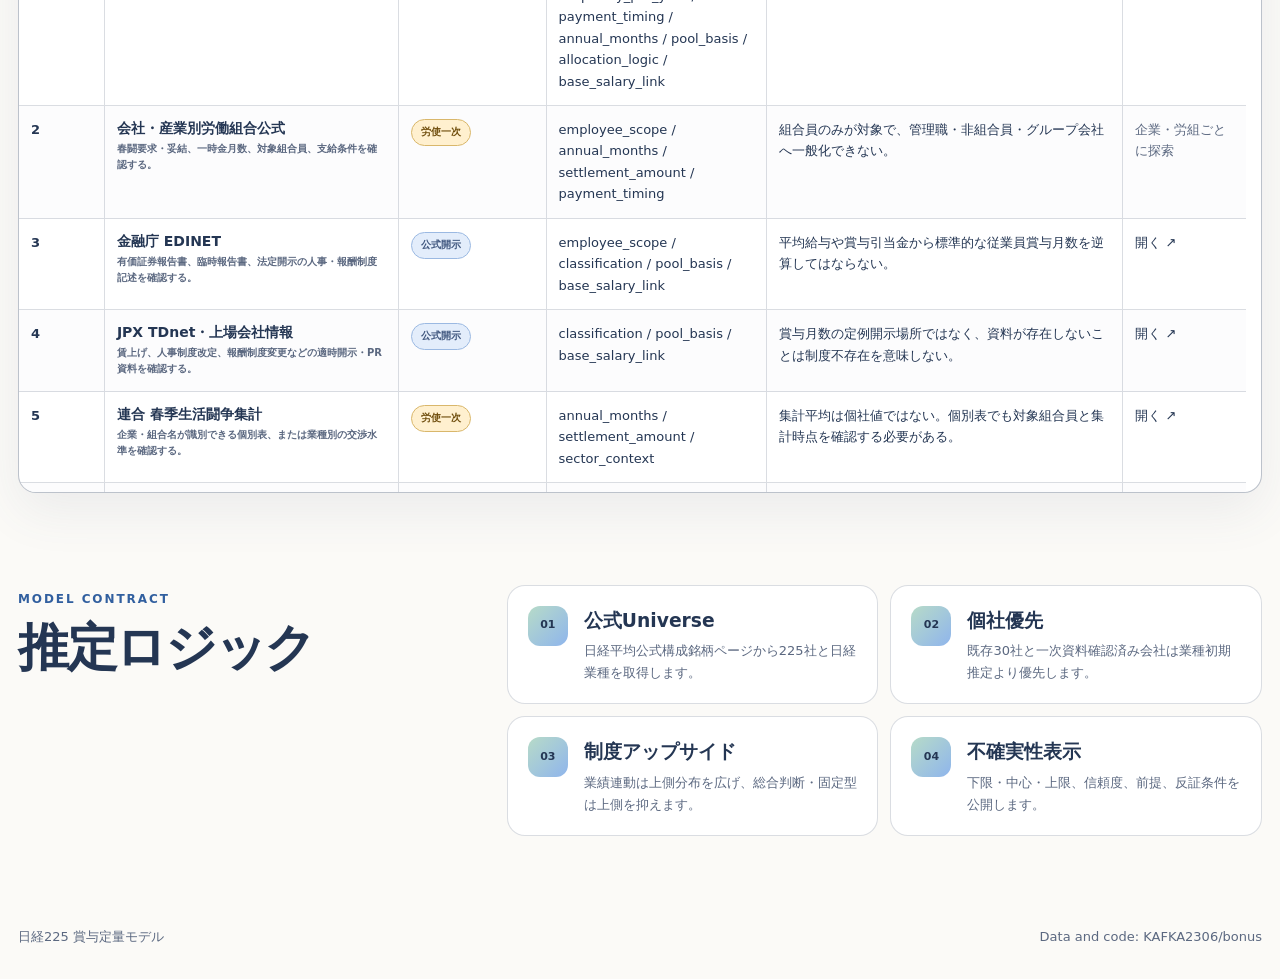
==== commit bdb01c2e: "fix: require matched samples for bonus amount conversion" ====
--- a/docs/index.html
+++ b/docs/index.html
@@ -5,7 +5,7 @@
   <meta name="viewport" content="width=device-width, initial-scale=1">
   <meta name="description" content="日経225全社の賞与を、個社一次資料と2026年の業種別実測値から根拠付きで定量推定する比較ダッシュボード">
   <meta name="theme-color" content="#fbfaf7">
-  <meta name="bonus-build" content="nikkei225-v1">
+  <meta name="bonus-build" content="quantified-v8">
   <title>日経225 賞与定量モデル</title>
   <link rel="stylesheet" href="./styles.css">
 </head>
--- a/docs/styles.css
+++ b/docs/styles.css
@@ -14,11 +14,11 @@
   --shadow: 0 18px 50px rgba(76,91,125,.09);
   --radius: 20px;
 }
-* { box-sizing: border-box; }
-html { scroll-behavior: smooth; }
-body { margin: 0; color: var(--ink); background: radial-gradient(circle at 90% 3%,rgba(143,181,236,.24),transparent 26rem),radial-gradient(circle at 4% 45%,rgba(239,180,193,.16),transparent 24rem),var(--bg); font-family: Inter,"Noto Sans JP","Hiragino Kaku Gothic ProN",system-ui,sans-serif; line-height: 1.65; }
-a { color: inherit; text-decoration: none; }
-button,input { font: inherit; color: inherit; }
+* { box-sizing: border-box; min-width: 0; }
+html { scroll-behavior: smooth; overflow-x: hidden; }
+body { margin: 0; overflow-x: hidden; color: var(--ink); background: radial-gradient(circle at 90% 3%,rgba(143,181,236,.24),transparent 26rem),radial-gradient(circle at 4% 45%,rgba(239,180,193,.16),transparent 24rem),var(--bg); font-family: Inter,"Noto Sans JP","Hiragino Kaku Gothic ProN",system-ui,sans-serif; line-height: 1.65; }
+a { color: inherit; text-decoration: none; overflow-wrap: anywhere; }
+button,input { max-width: 100%; font: inherit; color: inherit; }
 code { overflow-wrap: anywhere; color: #4d4273; font-family: ui-monospace,SFMono-Regular,Consolas,monospace; font-size: 10px; }
 :focus-visible { outline: 3px solid #315f9f; outline-offset: 3px; }
 #benchmarks,#sources,#companies,#rules { scroll-margin-top: 100px; }
@@ -27,70 +27,82 @@
 .skip-link:focus { transform: translateY(0); }
 .site-header { width: min(1460px,calc(100% - 28px)); min-height: 68px; margin: 12px auto 0; padding: 11px 18px; display: flex; align-items: center; justify-content: space-between; gap: 20px; border: 1px solid var(--line); background: rgba(251,250,247,.92); backdrop-filter: blur(18px); border-radius: 17px; position: sticky; top: 10px; z-index: 30; }
 .brand { display: flex; align-items: center; gap: 11px; font-weight: 800; }
-.brand-mark { display: grid; place-items: center; width: 36px; height: 36px; border-radius: 12px; background: linear-gradient(135deg,var(--mint),var(--blue)); }
-.site-header nav { display: flex; flex-wrap: wrap; gap: 22px; color: var(--muted); font-size: 14px; }
+.brand-mark { display: grid; place-items: center; flex: 0 0 36px; width: 36px; height: 36px; border-radius: 12px; background: linear-gradient(135deg,var(--mint),var(--blue)); }
+.site-header nav { display: flex; flex-wrap: wrap; justify-content: flex-end; gap: 10px 22px; color: var(--muted); font-size: 14px; }
 .site-header a:hover,footer a:hover,.source-list a:hover,.evidence-link:hover,.basis-list a:hover { color: var(--link); text-decoration: underline; text-underline-offset: 3px; }
 .hero { padding: 82px 0 48px; }
 .eyebrow,.kicker { color: var(--link); font-size: 12px; font-weight: 850; letter-spacing: .16em; }
-.hero h1 { max-width: 1100px; margin: 16px 0 22px; font-size: clamp(45px,7vw,86px); line-height: 1.04; letter-spacing: -.055em; }
+.hero h1 { max-width: 1100px; margin: 16px 0 22px; font-size: clamp(45px,7vw,86px); line-height: 1.04; letter-spacing: -.055em; overflow-wrap: anywhere; }
 .lead { max-width: 980px; margin: 0; color: var(--muted); font-size: clamp(16px,1.8vw,20px); }
 .meta-line { display: flex; flex-wrap: wrap; gap: 10px 24px; margin-top: 32px; color: var(--muted); font-size: 13px; }
 .meta-line span::before { content: ""; display: inline-block; width: 7px; height: 7px; margin-right: 8px; border-radius: 50%; background: #4e896c; }
-.metrics { display: grid; grid-template-columns: repeat(5,1fr); gap: 12px; }
+.metrics { display: grid; grid-template-columns: repeat(5,minmax(0,1fr)); gap: 12px; }
 .metrics article { padding: 21px 22px; border: 1px solid var(--line); border-radius: var(--radius); background: var(--paper); box-shadow: var(--shadow); }
 .metrics span,.metrics small { display: block; color: var(--muted); }
-.metrics strong { display: block; margin: 3px 0; font-size: 34px; line-height: 1.2; letter-spacing: -.04em; }
+.metrics strong { display: block; margin: 3px 0; font-size: 34px; line-height: 1.2; letter-spacing: -.04em; overflow-wrap: anywhere; }
 .section-block { padding-top: 92px; }
 .section-heading { display: flex; align-items: end; justify-content: space-between; gap: 28px; }
-.section-heading h2,.method-grid h2 { margin: 8px 0 0; font-size: clamp(32px,4vw,52px); line-height: 1.12; letter-spacing: -.045em; }
+.section-heading h2,.method-grid h2 { margin: 8px 0 0; font-size: clamp(32px,4vw,52px); line-height: 1.12; letter-spacing: -.045em; overflow-wrap: anywhere; }
 .section-heading p { max-width: 670px; margin: 0; color: var(--muted); }
-.benchmark-note,.model-note { margin-top: 28px; padding: 15px 18px; border: 1px solid rgba(128,104,188,.28); border-radius: 14px; background: #faf8ff; color: var(--muted); font-size: 13px; }
+.benchmark-note,.model-note { margin-top: 28px; padding: 15px 18px; border: 1px solid rgba(128,104,188,.28); border-radius: 14px; background: #faf8ff; color: var(--muted); font-size: 13px; overflow-wrap: anywhere; }
 .model-note { border-color: rgba(49,95,159,.30); background: #f5f8fd; }
 .benchmark-note strong,.model-note strong { color: var(--ink); }
 .toolbar { display: flex; align-items: end; justify-content: space-between; gap: 20px; margin: 30px 0 12px; }
-.search { display: grid; gap: 6px; color: var(--muted); font-size: 12px; }
-.search input { width: min(440px,78vw); padding: 12px 15px; border: 1px solid var(--line); border-radius: 13px; background: #fff; }
+.search { display: grid; gap: 6px; width: min(440px,100%); color: var(--muted); font-size: 12px; }
+.search input { width: 100%; padding: 12px 15px; border: 1px solid var(--line); border-radius: 13px; background: #fff; }
 .search input:focus { border-color: var(--link); box-shadow: 0 0 0 4px rgba(143,181,236,.24); }
 .filters { display: flex; flex-wrap: wrap; gap: 8px; }
 .filter { padding: 9px 13px; border: 1px solid var(--line); border-radius: 999px; background: var(--paper); color: var(--muted); cursor: pointer; }
 .filter:hover { border-color: var(--link); color: var(--ink); }
 .filter.active { background: var(--ink); color: #fff; }
 .result-count { min-height: 1.65em; margin: 0 0 12px; color: var(--muted); font-size: 13px; }
-.table-wrap { max-height: min(74vh,860px); overflow: auto; border: 1px solid var(--line-strong); border-radius: 18px; background: #fff; box-shadow: var(--shadow); scrollbar-gutter: stable; }
+.table-wrap { max-width: 100%; max-height: min(74vh,860px); overflow-x: hidden; overflow-y: auto; border: 1px solid var(--line-strong); border-radius: 18px; background: #fff; box-shadow: var(--shadow); scrollbar-gutter: stable; }
 .company-wrap { max-height: min(79vh,920px); }
 .source-wrap,.benchmark-wrap { max-height: min(68vh,760px); margin-top: 30px; }
-.comparison-table { width: 100%; min-width: 1060px; border-collapse: separate; border-spacing: 0; font-size: 13px; }
-.company-table { min-width: 1510px; }
-.source-table { min-width: 1240px; }
-.benchmark-table { min-width: 1460px; }
+.comparison-table { width: 100%; table-layout: fixed; border-collapse: separate; border-spacing: 0; font-size: 13px; }
+.company-table th:nth-child(1) { width: 15%; }
+.company-table th:nth-child(2) { width: 10%; }
+.company-table th:nth-child(3) { width: 13%; }
+.company-table th:nth-child(4) { width: 14%; }
+.company-table th:nth-child(5) { width: 15%; }
+.company-table th:nth-child(6) { width: 8%; }
+.company-table th:nth-child(7) { width: 25%; }
+.source-table th:nth-child(1) { width: 7%; }
+.source-table th:nth-child(2) { width: 24%; }
+.source-table th:nth-child(3) { width: 12%; }
+.source-table th:nth-child(4) { width: 18%; }
+.source-table th:nth-child(5) { width: 29%; }
+.source-table th:nth-child(6) { width: 10%; }
+.benchmark-table th:nth-child(1) { width: 22%; }
+.benchmark-table th:nth-child(2) { width: 10%; }
+.benchmark-table th:nth-child(3),.benchmark-table th:nth-child(4) { width: 9%; }
+.benchmark-table th:nth-child(5) { width: 8%; }
+.benchmark-table th:nth-child(6) { width: 11%; }
+.benchmark-table th:nth-child(7) { width: 23%; }
+.benchmark-table th:nth-child(8) { width: 8%; }
 .comparison-table caption { position: absolute; width: 1px; height: 1px; padding: 0; margin: -1px; overflow: hidden; clip: rect(0,0,0,0); white-space: nowrap; border: 0; }
-.comparison-table th,.comparison-table td { padding: 13px 14px; border-right: 1px solid var(--line); border-bottom: 1px solid var(--line); text-align: left; vertical-align: top; }
-.comparison-table thead th { position: sticky; top: 0; z-index: 12; padding: 0; background: #eef3fa; white-space: nowrap; }
-.comparison-table thead th:not([data-column]) { padding: 13px 14px; }
+.comparison-table th,.comparison-table td { padding: 13px 12px; border-right: 1px solid var(--line); border-bottom: 1px solid var(--line); text-align: left; vertical-align: top; overflow-wrap: anywhere; word-break: normal; }
+.comparison-table thead th { position: sticky; top: 0; z-index: 12; padding: 0; background: #eef3fa; white-space: normal; }
+.comparison-table thead th:not([data-column]) { padding: 13px 12px; }
 .comparison-table tbody tr:nth-child(even) td,.comparison-table tbody tr:nth-child(even) th { background-color: #fcfcfd; }
 .comparison-table tbody tr:hover td,.comparison-table tbody tr:hover th { background-color: #f4f7fc; }
 .comparison-table tr:last-child th,.comparison-table tr:last-child td { border-bottom: 0; }
 .comparison-table th:last-child,.comparison-table td:last-child { border-right: 0; }
-.company-cell { position: sticky; left: 0; z-index: 8; min-width: 210px; background: #fff; box-shadow: 1px 0 0 var(--line); }
-.company-cell strong,.source-table tbody th strong,.benchmark-title strong { display: block; font-size: 14px; line-height: 1.35; }
-.company-cell span,.company-cell small,.source-table tbody th small,.comparison-table td small,.benchmark-title small { display: block; margin-top: 3px; color: var(--muted); font-size: 10px; }
-.company-table td:nth-child(2),.company-table td:nth-child(3) { min-width: 170px; }
-.company-table td:nth-child(4) { min-width: 260px; }
-.company-table td:nth-child(5) { min-width: 145px; }
-.estimate-main strong { display: block; font-size: 21px; letter-spacing: -.02em; }
+.company-cell { position: static; background: #fff; }
+.company-cell strong,.source-table tbody th strong,.benchmark-title strong { display: block; font-size: 14px; line-height: 1.35; overflow-wrap: anywhere; }
+.company-cell span,.company-cell small,.source-table tbody th small,.comparison-table td small,.benchmark-title small { display: block; margin-top: 3px; color: var(--muted); font-size: 10px; overflow-wrap: anywhere; }
+.estimate-main strong { display: block; font-size: 19px; letter-spacing: -.02em; }
 .estimate-main span,.numeric span { display: block; margin-top: 4px; color: var(--muted); font-size: 11px; }
-.benchmark-title { min-width: 300px; }
-.benchmark-table td:nth-child(7) { min-width: 370px; }
-.numeric { font-variant-numeric: tabular-nums; white-space: nowrap; }
+.numeric { font-variant-numeric: tabular-nums; white-space: normal; }
 .numeric strong { font-size: 15px; }
 .change-positive { color: #285b40; font-weight: 800; }
-.evidence-link { color: var(--link); font-weight: 750; white-space: nowrap; text-decoration: underline; text-underline-offset: 2px; }
-.sort-button { width: 100%; padding: 13px 26px 13px 14px; border: 0; background: transparent; text-align: left; font-weight: 800; cursor: pointer; position: relative; }
+.evidence-link { color: var(--link); font-weight: 750; white-space: normal; text-decoration: underline; text-underline-offset: 2px; }
+.sort-button { width: 100%; padding: 13px 24px 13px 12px; border: 0; background: transparent; text-align: left; font-weight: 800; cursor: pointer; position: relative; white-space: normal; overflow-wrap: anywhere; }
 .sort-button:hover { background: rgba(143,181,236,.18); }
-th[aria-sort="ascending"] .sort-button::after,th[aria-sort="descending"] .sort-button::after { position: absolute; right: 10px; top: 50%; transform: translateY(-50%); }
+th[aria-sort="ascending"] .sort-button::after,th[aria-sort="descending"] .sort-button::after { position: absolute; right: 8px; top: 50%; transform: translateY(-50%); }
 th[aria-sort="ascending"] .sort-button::after { content: "▲"; }
 th[aria-sort="descending"] .sort-button::after { content: "▼"; }
-.status,.tier,.release,.confidence { display: inline-flex; align-items: center; min-height: 27px; padding: 4px 9px; border: 1px solid transparent; border-radius: 999px; font-size: 10px; font-weight: 850; white-space: nowrap; }
+.status,.tier,.release,.confidence { display: inline-flex; align-items: center; max-width: 100%; min-height: 27px; padding: 4px 9px; border: 1px solid transparent; border-radius: 999px; font-size: 10px; font-weight: 850; white-space: normal; overflow-wrap: anywhere; }
 .status-evidence_found,.tier-primary_company,.release-final,.confidence-high { background: #dcefe5; border-color: #99c7ad; color: #285b40; }
 .status-source_reviewed,.tier-official_disclosure,.confidence-medium { background: #e3edfb; border-color: #9bb9e2; color: #3e557d; }
 .status-queued,.tier-discovery_only,.confidence-low { background: #fff0cf; border-color: #d9b76b; color: #6f4d0c; }
@@ -98,17 +110,18 @@
 .tier-official_benchmark { background: #f2eafb; border-color: #baa9dd; color: #55417e; }
 .compact-list { margin: 0; padding-left: 17px; }
 .muted { color: var(--muted); }
-.row-details summary { display: inline-flex; min-height: 32px; align-items: center; padding: 5px 10px; border: 1px solid var(--line); border-radius: 10px; background: #fff; color: var(--link); font-weight: 750; cursor: pointer; white-space: nowrap; }
+.row-details { width: 100%; }
+.row-details summary { display: inline-flex; max-width: 100%; min-height: 32px; align-items: center; padding: 5px 10px; border: 1px solid var(--line); border-radius: 10px; background: #fff; color: var(--link); font-weight: 750; cursor: pointer; white-space: normal; overflow-wrap: anywhere; }
 .row-details[open] summary { border-color: #8068bc; background: #f2eefb; }
-.detail-panel { width: min(760px,64vw); display: grid; grid-template-columns: repeat(2,minmax(0,1fr)); gap: 12px; margin-top: 12px; padding: 14px; border: 1px solid rgba(128,104,188,.3); border-radius: 14px; background: #faf8ff; }
-.estimate-panel { width: min(1040px,72vw); grid-template-columns: repeat(3,minmax(0,1fr)); }
-.detail-panel section { min-width: 0; padding: 10px; border: 1px solid rgba(36,54,83,.10); border-radius: 12px; background: rgba(255,255,255,.72); }
+.detail-panel { width: 100%; max-width: 100%; display: grid; grid-template-columns: 1fr; gap: 12px; margin-top: 12px; padding: 12px; border: 1px solid rgba(128,104,188,.3); border-radius: 14px; background: #faf8ff; overflow: hidden; }
+.estimate-panel { width: 100%; grid-template-columns: 1fr; }
+.detail-panel section { min-width: 0; padding: 10px; border: 1px solid rgba(36,54,83,.10); border-radius: 12px; background: rgba(255,255,255,.72); overflow-wrap: anywhere; }
 .detail-panel h3 { margin: 0 0 7px; font-size: 12px; }
-.detail-panel p,.detail-panel li,.detail-panel dt,.detail-panel dd { font-size: 11px; line-height: 1.55; }
+.detail-panel p,.detail-panel li,.detail-panel dt,.detail-panel dd { font-size: 11px; line-height: 1.55; overflow-wrap: anywhere; }
 .detail-panel p,.detail-panel ul,.detail-panel dl { margin-top: 0; }
-.formula-grid { display: grid; grid-template-columns: minmax(112px,.7fr) minmax(0,1.3fr); gap: 5px 10px; margin-bottom: 0; }
+.formula-grid { display: grid; grid-template-columns: minmax(82px,.7fr) minmax(0,1.3fr); gap: 5px 10px; margin-bottom: 0; }
 .formula-grid dt { color: var(--muted); }
-.formula-grid dd { margin: 0; font-variant-numeric: tabular-nums; }
+.formula-grid dd { margin: 0; font-variant-numeric: tabular-nums; overflow-wrap: anywhere; }
 .override-note { margin: 10px 0 0 !important; padding: 8px 10px; border-radius: 9px; background: #e7f3eb; color: #285b40; font-weight: 750; }
 .basis-list { display: grid; gap: 8px; padding-left: 18px; }
 .basis-list strong,.basis-list small { display: block; }
@@ -118,13 +131,67 @@
 .source-list a { color: var(--link); text-decoration: underline; text-underline-offset: 2px; }
 .empty,.load-error { text-align: center; color: var(--muted); padding: 36px !important; }
 .method-grid { display: grid; grid-template-columns: .72fr 1.28fr; gap: 64px; align-items: start; }
-.rules { display: grid; grid-template-columns: repeat(2,1fr); gap: 12px; }
+.rules { display: grid; grid-template-columns: repeat(2,minmax(0,1fr)); gap: 12px; }
 .rules article { display: flex; gap: 16px; padding: 20px; border: 1px solid var(--line); border-radius: 18px; background: var(--paper); }
 .rules b { display: grid; place-items: center; flex: 0 0 40px; height: 40px; border-radius: 12px; background: linear-gradient(135deg,var(--mint),var(--blue)); font-size: 11px; }
 .rules h3 { margin: 0 0 4px; }
 .rules p { margin: 0; color: var(--muted); font-size: 13px; }
 footer { display: flex; justify-content: space-between; gap: 20px; padding: 90px 0 32px; color: var(--muted); font-size: 13px; }
-@media (max-width: 1120px) { .metrics { grid-template-columns: repeat(3,1fr); } .estimate-panel { grid-template-columns: repeat(2,minmax(0,1fr)); } }
-@media (max-width: 920px) { .site-header nav a:not(:last-child) { display: none; } .metrics { grid-template-columns: repeat(2,1fr); } .section-heading,.toolbar { align-items: start; flex-direction: column; } .method-grid { grid-template-columns: 1fr; gap: 28px; } .detail-panel,.estimate-panel { width: min(680px,78vw); grid-template-columns: 1fr; } }
-@media (max-width: 560px) { .shell { width: min(100% - 24px,1420px); } .hero { padding-top: 58px; } .hero h1 { font-size: 42px; } .metrics,.rules { grid-template-columns: 1fr; } .site-header { width: calc(100% - 16px); } footer { flex-direction: column; } }
+@media (max-width: 1120px) {
+  .metrics { grid-template-columns: repeat(3,minmax(0,1fr)); }
+  .table-wrap,.company-wrap,.source-wrap,.benchmark-wrap { max-height: none; overflow-x: hidden; overflow-y: visible; border: 0; border-radius: 0; background: transparent; box-shadow: none; scrollbar-gutter: auto; }
+  .comparison-table,.comparison-table tbody { display: block; width: 100%; }
+  .comparison-table { table-layout: auto; }
+  .comparison-table thead { position: absolute; width: 1px; height: 1px; margin: -1px; padding: 0; overflow: hidden; clip: rect(0,0,0,0); white-space: nowrap; border: 0; }
+  .comparison-table tbody { display: grid; gap: 14px; }
+  .comparison-table tbody tr { display: grid; grid-template-columns: repeat(2,minmax(0,1fr)); overflow: hidden; border: 1px solid var(--line-strong); border-radius: 16px; background: #fff; box-shadow: var(--shadow); }
+  .comparison-table tbody th,.comparison-table tbody td { width: auto !important; padding: 12px 14px; border-right: 0; border-bottom: 1px solid var(--line); background: #fff !important; }
+  .comparison-table tbody th::before,.comparison-table tbody td::before { display: block; margin-bottom: 5px; color: var(--muted); font-size: 10px; font-weight: 850; letter-spacing: .06em; }
+  .company-table tbody th:nth-child(1)::before { content: "会社"; }
+  .company-table tbody td:nth-child(2)::before { content: "年間賞与月数"; }
+  .company-table tbody td:nth-child(3)::before { content: "参考換算額"; }
+  .company-table tbody td:nth-child(4)::before { content: "業種実測アンカー"; }
+  .company-table tbody td:nth-child(5)::before { content: "制度・回数"; }
+  .company-table tbody td:nth-child(6)::before { content: "信頼度"; }
+  .company-table tbody td:nth-child(7)::before { content: "根拠"; }
+  .source-table tbody td:nth-child(1)::before { content: "優先"; }
+  .source-table tbody th:nth-child(2)::before { content: "参照先"; }
+  .source-table tbody td:nth-child(3)::before { content: "区分"; }
+  .source-table tbody td:nth-child(4)::before { content: "確認できること"; }
+  .source-table tbody td:nth-child(5)::before { content: "限界"; }
+  .source-table tbody td:nth-child(6)::before { content: "リンク"; }
+  .benchmark-table tbody th:nth-child(1)::before { content: "公表主体・対象"; }
+  .benchmark-table tbody td:nth-child(2)::before { content: "公表段階"; }
+  .benchmark-table tbody td:nth-child(3)::before { content: "値"; }
+  .benchmark-table tbody td:nth-child(4)::before { content: "前年値"; }
+  .benchmark-table tbody td:nth-child(5)::before { content: "増減"; }
+  .benchmark-table tbody td:nth-child(6)::before { content: "標本"; }
+  .benchmark-table tbody td:nth-child(7)::before { content: "対象範囲・注意"; }
+  .benchmark-table tbody td:nth-child(8)::before { content: "一次資料"; }
+  .company-table tbody th:nth-child(1),.company-table tbody td:nth-child(7),.source-table tbody th:nth-child(2),.source-table tbody td:nth-child(5),.benchmark-table tbody th:nth-child(1),.benchmark-table tbody td:nth-child(7) { grid-column: 1 / -1; }
+  .comparison-table tbody tr > :last-child { border-bottom: 0; }
+  .company-cell { position: static; box-shadow: none; }
+  .detail-panel,.estimate-panel { width: 100%; grid-template-columns: repeat(2,minmax(0,1fr)); }
+}
+@media (max-width: 920px) {
+  .site-header nav a:not(:last-child) { display: none; }
+  .metrics { grid-template-columns: repeat(2,minmax(0,1fr)); }
+  .section-heading,.toolbar { align-items: start; flex-direction: column; }
+  .method-grid { grid-template-columns: 1fr; gap: 28px; }
+  .detail-panel,.estimate-panel { grid-template-columns: 1fr; }
+}
+@media (max-width: 680px) {
+  .comparison-table tbody tr { grid-template-columns: 1fr; }
+  .comparison-table tbody th,.comparison-table tbody td { grid-column: 1 !important; }
+  .formula-grid { grid-template-columns: 1fr; }
+  .formula-grid dt { font-weight: 800; }
+}
+@media (max-width: 560px) {
+  .shell { width: min(100% - 24px,1420px); }
+  .hero { padding-top: 58px; }
+  .hero h1 { font-size: 42px; }
+  .metrics,.rules { grid-template-columns: 1fr; }
+  .site-header { width: calc(100% - 16px); }
+  footer { flex-direction: column; }
+}
 @media (prefers-reduced-motion: reduce) { html { scroll-behavior: auto; } *,*::before,*::after { animation-duration: .01ms !important; transition-duration: .01ms !important; } }
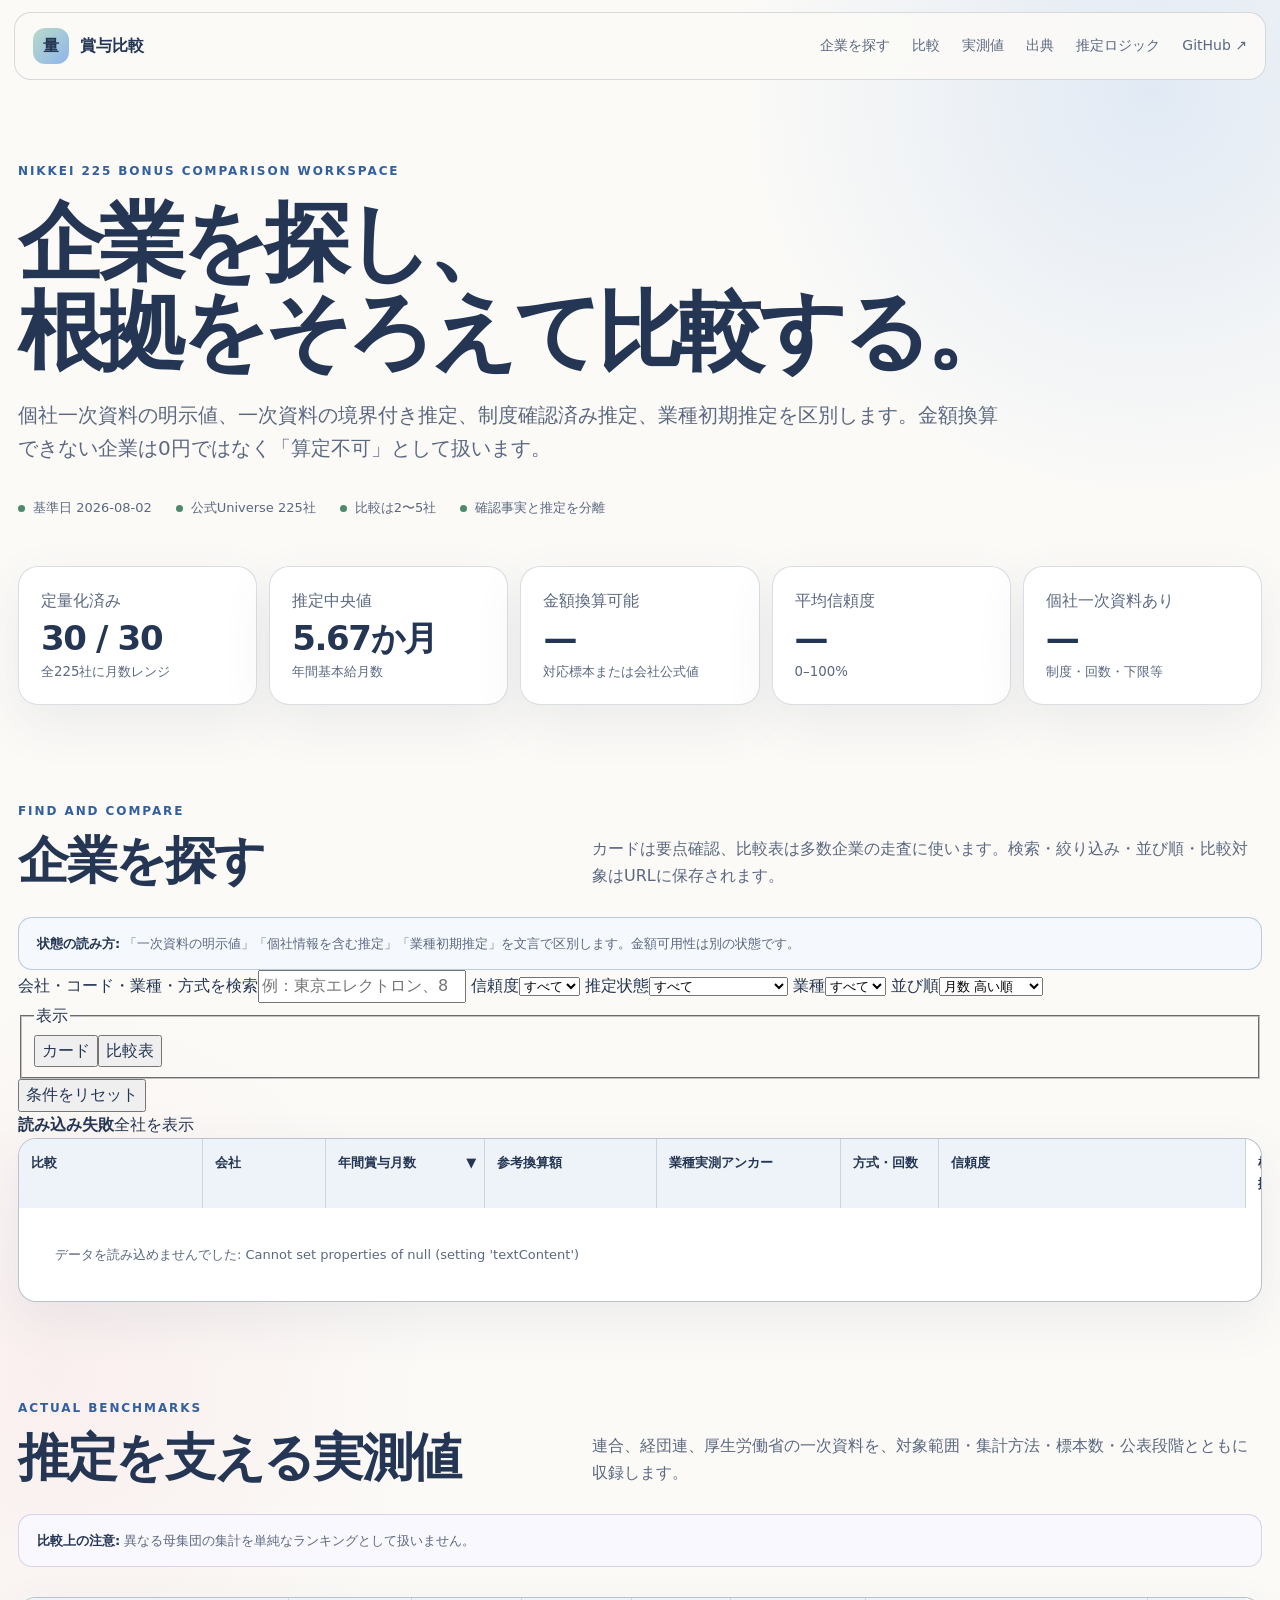
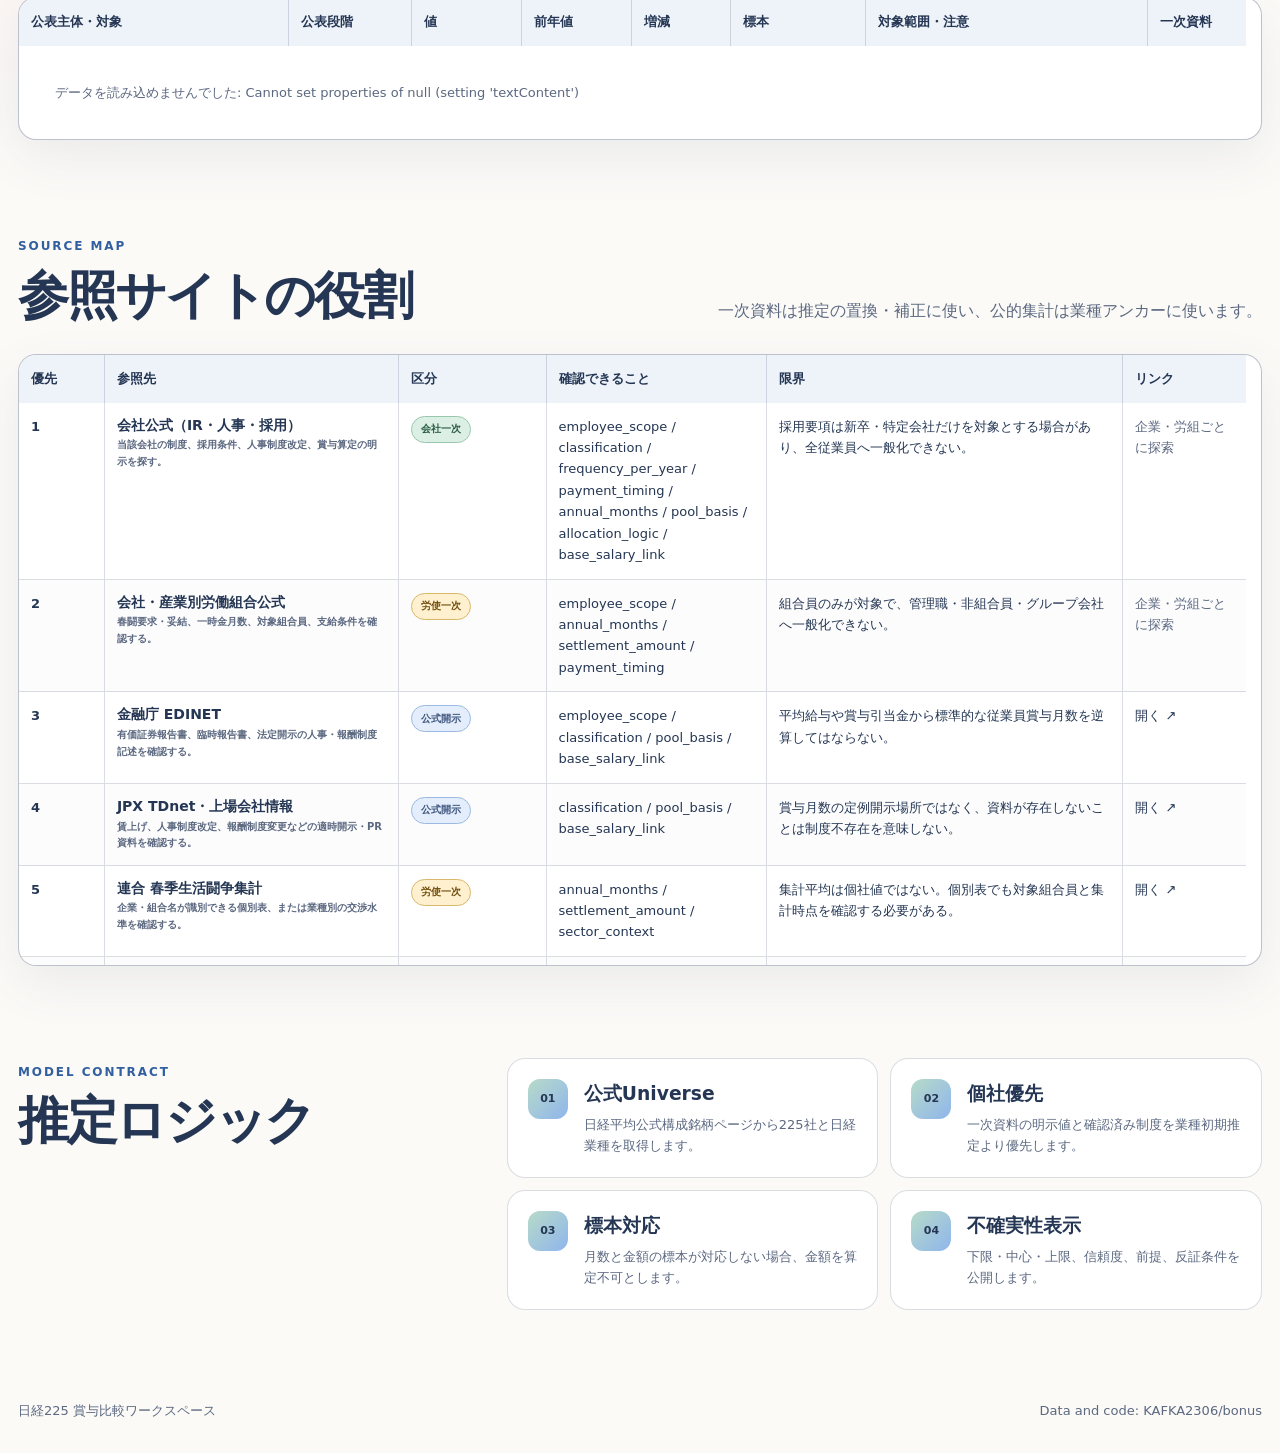
==== commit e378cc4d: "Redesign company comparison workflow" ====
--- a/docs/index.html
+++ b/docs/index.html
@@ -3,50 +3,75 @@
 <head>
   <meta charset="utf-8">
   <meta name="viewport" content="width=device-width, initial-scale=1">
-  <meta name="description" content="日経225全社の賞与を、個社一次資料と2026年の業種別実測値から根拠付きで定量推定する比較ダッシュボード">
+  <meta name="description" content="日経225全社の賞与を、個社一次資料と2026年の業種別実測値から根拠付きで検索・比較するダッシュボード">
   <meta name="theme-color" content="#fbfaf7">
-  <meta name="bonus-build" content="quantified-v8">
-  <title>日経225 賞与定量モデル</title>
+  <meta name="bonus-build" content="comparison-v9">
+  <title>日経225 賞与比較ワークスペース</title>
   <link rel="stylesheet" href="./styles.css">
 </head>
 <body>
-  <a class="skip-link" href="#companies">企業別定量表へ移動</a>
+  <a class="skip-link" href="#companies">企業検索・比較へ移動</a>
   <header class="site-header">
-    <a class="brand" href="#top"><span class="brand-mark">量</span><span>賞与定量モデル</span></a>
+    <a class="brand" href="#top"><span class="brand-mark" aria-hidden="true">量</span><span>賞与比較</span></a>
     <nav aria-label="主要ナビゲーション">
-      <a href="#companies">企業別推定</a><a href="#benchmarks">実測値</a><a href="#sources">参照サイト</a><a href="#rules">推定ロジック</a><a href="https://github.com/KAFKA2306/bonus">GitHub ↗</a>
+      <a href="#companies">企業を探す</a><a href="#comparison">比較</a><a href="#benchmarks">実測値</a><a href="#sources">出典</a><a href="#rules">推定ロジック</a><a href="https://github.com/KAFKA2306/bonus">GitHub ↗</a>
     </nav>
   </header>
   <main id="top">
-    <section class="hero shell">
-      <div class="eyebrow">NIKKEI 225 QUANTIFIED BONUS ESTIMATION</div>
-      <h1>日経225全社に、<br>根拠付きの数値を出す。</h1>
-      <p class="lead">個社一次資料がある会社は公式値を優先し、未確認会社は日経公式業種と連合2026年最終集計を実測アンカーとして定量化します。制度類型によりアップサイドを分け、推定月数、レンジ、参考換算額、信頼度を同時表示します。</p>
-      <div class="meta-line"><span id="as-of">基準日 —</span><span>公式Universe 225社</span><span>個社推定30社＋業種初期推定195社</span><span>確認事実と推定を分離</span></div>
+    <section class="hero shell" aria-labelledby="page-title">
+      <div class="eyebrow">NIKKEI 225 BONUS COMPARISON WORKSPACE</div>
+      <h1 id="page-title">企業を探し、<br>根拠をそろえて比較する。</h1>
+      <p class="lead">個社一次資料の明示値、一次資料の境界付き推定、制度確認済み推定、業種初期推定を区別します。金額換算できない企業は0円ではなく「算定不可」として扱います。</p>
+      <div class="meta-line"><span id="as-of">基準日 —</span><span>公式Universe 225社</span><span>比較は2〜5社</span><span>確認事実と推定を分離</span></div>
     </section>
     <section class="shell metrics" aria-label="定量モデル概要">
       <article><span>定量化済み</span><strong id="metric-quantified">—</strong><small>全225社に月数レンジ</small></article>
       <article><span>推定中央値</span><strong id="metric-median-months">—</strong><small>年間基本給月数</small></article>
-      <article><span>参考換算中央値</span><strong id="metric-median-amount">—</strong><small>業種平均基本月額を仮定</small></article>
+      <article><span>金額換算可能</span><strong id="metric-amount-available">—</strong><small>対応標本または会社公式値</small></article>
       <article><span>平均信頼度</span><strong id="metric-confidence">—</strong><small>0–100%</small></article>
       <article><span>個社一次資料あり</span><strong id="metric-verified">—</strong><small>制度・回数・下限等</small></article>
     </section>
-    <section id="companies" class="shell section-block">
-      <div class="section-heading"><div><span class="kicker">COMPANY ESTIMATES</span><h2>日経225企業別の定量比較</h2></div><p>参考換算額は個社実額ではありません。低信頼度の業種初期推定は、会社・労組一次資料の取得時に置換されます。</p></div>
-      <div class="model-note"><strong>推定式:</strong> 個社資料・個社事前分布を優先し、未確認会社は日経業種→連合2026業種別実測へ接続。業績連動は上側レンジを拡張し、総合判断型はアップサイドを抑制します。</div>
-      <div class="toolbar">
-        <label class="search" for="search"><span>検索</span><input id="search" type="search" placeholder="会社名・証券コード・業種・算定方式" autocomplete="off"></label>
-        <div class="filters" role="group" aria-label="推定信頼度フィルター"><button class="filter active" data-confidence="all" aria-pressed="true" aria-controls="company-table">全社</button><button class="filter" data-confidence="high" aria-pressed="false" aria-controls="company-table">高</button><button class="filter" data-confidence="medium" aria-pressed="false" aria-controls="company-table">中</button><button class="filter" data-confidence="low" aria-pressed="false" aria-controls="company-table">低</button></div>
+
+    <section id="companies" class="shell section-block" tabindex="-1" aria-labelledby="companies-title">
+      <div class="section-heading"><div><span class="kicker">FIND AND COMPARE</span><h2 id="companies-title">企業を探す</h2></div><p>カードは要点確認、比較表は多数企業の走査に使います。検索・絞り込み・並び順・比較対象はURLに保存されます。</p></div>
+      <div class="model-note"><strong>状態の読み方:</strong> 「一次資料の明示値」「個社情報を含む推定」「業種初期推定」を文言で区別します。金額可用性は別の状態です。</div>
+
+      <form class="comparison-toolbar" id="company-controls" role="search" aria-label="企業検索と絞り込み">
+        <label class="control-field control-search" for="search"><span>会社・コード・業種・方式を検索</span><input id="search" type="search" placeholder="例：東京エレクトロン、8035、電機" autocomplete="off"></label>
+        <label class="control-field" for="confidence-filter"><span>信頼度</span><select id="confidence-filter"><option value="all">すべて</option><option value="high">高</option><option value="medium">中</option><option value="low">低</option></select></label>
+        <label class="control-field" for="status-filter"><span>推定状態</span><select id="status-filter"><option value="all">すべて</option><option value="verified">一次資料の明示値</option><option value="company_estimate">個社情報を含む推定</option><option value="sector_initial">業種初期推定</option><option value="amount_unavailable">金額算定不可</option></select></label>
+        <label class="control-field" for="sector-filter"><span>業種</span><select id="sector-filter"><option value="all">すべて</option></select></label>
+        <label class="control-field" for="sort-select"><span>並び順</span><select id="sort-select"><option value="months-desc">月数 高い順</option><option value="months-asc">月数 低い順</option><option value="confidence-desc">信頼度 高い順</option><option value="company-asc">会社名順</option><option value="sector-asc">業種順</option></select></label>
+        <fieldset class="view-switch"><legend>表示</legend><button type="button" data-view="cards" aria-pressed="false">カード</button><button type="button" data-view="table" aria-pressed="true">比較表</button></fieldset>
+        <button class="clear-control" id="clear-filters" type="button">条件をリセット</button>
+      </form>
+
+      <div class="result-bar" aria-live="polite"><strong id="result-count">読み込み中</strong><span id="active-filter-summary">全社を表示</span></div>
+
+      <aside id="compare-tray" class="compare-tray" aria-labelledby="compare-tray-title" hidden>
+        <div><span class="kicker">COMPARE</span><h3 id="compare-tray-title"><span id="compare-count">0</span>社を選択中</h3><div id="compare-chips" class="compare-chips"></div></div>
+        <div class="compare-actions"><button id="show-comparison" type="button">比較を見る</button><button id="clear-comparison" type="button">選択解除</button></div>
+      </aside>
+
+      <section id="comparison" class="comparison-panel" hidden aria-labelledby="comparison-title">
+        <div class="comparison-heading"><div><span class="kicker">SIDE-BY-SIDE</span><h3 id="comparison-title">選択企業の比較</h3><p>月数、金額可用性、業種アンカー、制度、信頼度、根拠状態を同じ順序で確認します。</p></div><button id="close-comparison" type="button">比較を閉じる</button></div>
+        <div id="comparison-table-wrap" class="comparison-desktop" tabindex="0" aria-label="選択企業比較表。横方向にスクロールできます。"></div>
+        <div id="comparison-cards" class="comparison-mobile"></div>
+      </section>
+
+      <div id="company-card-list" class="company-card-list" hidden aria-label="企業カード一覧"></div>
+      <div id="company-table-wrap" class="table-wrap company-wrap" tabindex="0" aria-label="企業比較表。横方向にスクロールできます。">
+        <table id="company-table" class="comparison-table company-table"><caption>日経225全社の賞与推定月数・参考換算額・根拠</caption><thead><tr><th scope="col">比較</th><th data-column="company" aria-sort="none"><button class="sort-button" data-sort="company">会社</button></th><th data-column="months" aria-sort="descending"><button class="sort-button" data-sort="months">年間賞与月数</button></th><th data-column="amount" aria-sort="none"><button class="sort-button" data-sort="amount">参考換算額</button></th><th data-column="sector" aria-sort="none"><button class="sort-button" data-sort="sector">業種実測アンカー</button></th><th>方式・回数</th><th data-column="confidence" aria-sort="none"><button class="sort-button" data-sort="confidence">信頼度</button></th><th>根拠</th></tr></thead><tbody id="company-body"></tbody></table>
       </div>
-      <p id="result-count" class="result-count" role="status" aria-live="polite">読み込み中</p>
-      <div class="table-wrap company-wrap" tabindex="0"><table id="company-table" class="comparison-table company-table"><caption>日経225全社の賞与推定月数・参考換算額・根拠</caption><thead><tr><th data-column="company" aria-sort="none"><button class="sort-button" data-sort="company">会社</button></th><th data-column="months" aria-sort="none"><button class="sort-button" data-sort="months">年間賞与月数</button></th><th data-column="amount" aria-sort="none"><button class="sort-button" data-sort="amount">参考換算額</button></th><th data-column="sector" aria-sort="none"><button class="sort-button" data-sort="sector">業種実測アンカー</button></th><th>方式・回数</th><th data-column="confidence" aria-sort="none"><button class="sort-button" data-sort="confidence">信頼度</button></th><th>根拠</th></tr></thead><tbody id="company-body"></tbody></table></div>
-      <p id="empty" class="empty" hidden>条件に一致する企業はありません。</p>
+      <button id="load-more" class="load-more" type="button" hidden>さらに60社を表示</button>
+      <div id="empty" class="empty-state" hidden><h3>条件に一致する企業はありません</h3><p>検索語または絞り込み条件を変更してください。</p><button type="button" id="empty-clear">全社を表示</button></div>
     </section>
-    <section id="benchmarks" class="shell section-block"><div class="section-heading"><div><span class="kicker">ACTUAL BENCHMARKS</span><h2>推定を支える実測値</h2></div><p>連合、経団連、厚生労働省の一次資料を、対象範囲・集計方法・標本数・公表段階とともに収録します。</p></div><div class="benchmark-note"><strong>比較上の注意:</strong> 異なる母集団の集計を単純なランキングとして扱いません。</div><div class="table-wrap benchmark-wrap" tabindex="0"><table class="comparison-table benchmark-table"><caption>公式資料から抽出した賞与・一時金の定量情報</caption><thead><tr><th>公表主体・対象</th><th>公表段階</th><th>値</th><th>前年値</th><th>増減</th><th>標本</th><th>対象範囲・注意</th><th>一次資料</th></tr></thead><tbody id="benchmark-body"></tbody></table></div></section>
-    <section id="sources" class="shell section-block"><div class="section-heading"><div><span class="kicker">SOURCE MAP</span><h2>参照サイトの役割</h2></div><p>一次資料は推定の置換・補正に使い、公的集計は業種アンカーに使います。</p></div><div class="table-wrap source-wrap" tabindex="0"><table class="comparison-table source-table"><caption>賞与調査に利用する参照チャネル</caption><thead><tr><th>優先</th><th>参照先</th><th>区分</th><th>確認できること</th><th>限界</th><th>リンク</th></tr></thead><tbody id="source-body"></tbody></table></div></section>
-    <section id="rules" class="shell section-block method-grid"><div><span class="kicker">MODEL CONTRACT</span><h2>推定ロジック</h2></div><div class="rules"><article><b>01</b><div><h3>公式Universe</h3><p>日経平均公式構成銘柄ページから225社と日経業種を取得します。</p></div></article><article><b>02</b><div><h3>個社優先</h3><p>既存30社と一次資料確認済み会社は業種初期推定より優先します。</p></div></article><article><b>03</b><div><h3>制度アップサイド</h3><p>業績連動は上側分布を広げ、総合判断・固定型は上側を抑えます。</p></div></article><article><b>04</b><div><h3>不確実性表示</h3><p>下限・中心・上限、信頼度、前提、反証条件を公開します。</p></div></article></div></section>
+
+    <section id="benchmarks" class="shell section-block"><div class="section-heading"><div><span class="kicker">ACTUAL BENCHMARKS</span><h2>推定を支える実測値</h2></div><p>連合、経団連、厚生労働省の一次資料を、対象範囲・集計方法・標本数・公表段階とともに収録します。</p></div><div class="benchmark-note"><strong>比較上の注意:</strong> 異なる母集団の集計を単純なランキングとして扱いません。</div><div class="table-wrap benchmark-wrap" tabindex="0" aria-label="公的実測値の表。横方向にスクロールできます。"><table class="comparison-table benchmark-table"><caption>公式資料から抽出した賞与・一時金の定量情報</caption><thead><tr><th>公表主体・対象</th><th>公表段階</th><th>値</th><th>前年値</th><th>増減</th><th>標本</th><th>対象範囲・注意</th><th>一次資料</th></tr></thead><tbody id="benchmark-body"></tbody></table></div></section>
+    <section id="sources" class="shell section-block"><div class="section-heading"><div><span class="kicker">SOURCE MAP</span><h2>参照サイトの役割</h2></div><p>一次資料は推定の置換・補正に使い、公的集計は業種アンカーに使います。</p></div><div class="table-wrap source-wrap" tabindex="0" aria-label="参照チャネル表。横方向にスクロールできます。"><table class="comparison-table source-table"><caption>賞与調査に利用する参照チャネル</caption><thead><tr><th>優先</th><th>参照先</th><th>区分</th><th>確認できること</th><th>限界</th><th>リンク</th></tr></thead><tbody id="source-body"></tbody></table></div></section>
+    <section id="rules" class="shell section-block method-grid"><div><span class="kicker">MODEL CONTRACT</span><h2>推定ロジック</h2></div><div class="rules"><article><b>01</b><div><h3>公式Universe</h3><p>日経平均公式構成銘柄ページから225社と日経業種を取得します。</p></div></article><article><b>02</b><div><h3>個社優先</h3><p>一次資料の明示値と確認済み制度を業種初期推定より優先します。</p></div></article><article><b>03</b><div><h3>標本対応</h3><p>月数と金額の標本が対応しない場合、金額を算定不可とします。</p></div></article><article><b>04</b><div><h3>不確実性表示</h3><p>下限・中心・上限、信頼度、前提、反証条件を公開します。</p></div></article></div></section>
   </main>
-  <footer class="shell"><span>日経225 賞与定量モデル</span><a href="https://github.com/KAFKA2306/bonus">Data and code: KAFKA2306/bonus</a></footer>
+  <footer class="shell"><span>日経225 賞与比較ワークスペース</span><a href="https://github.com/KAFKA2306/bonus">Data and code: KAFKA2306/bonus</a></footer>
   <script src="./app.js" defer></script>
 </body>
 </html>
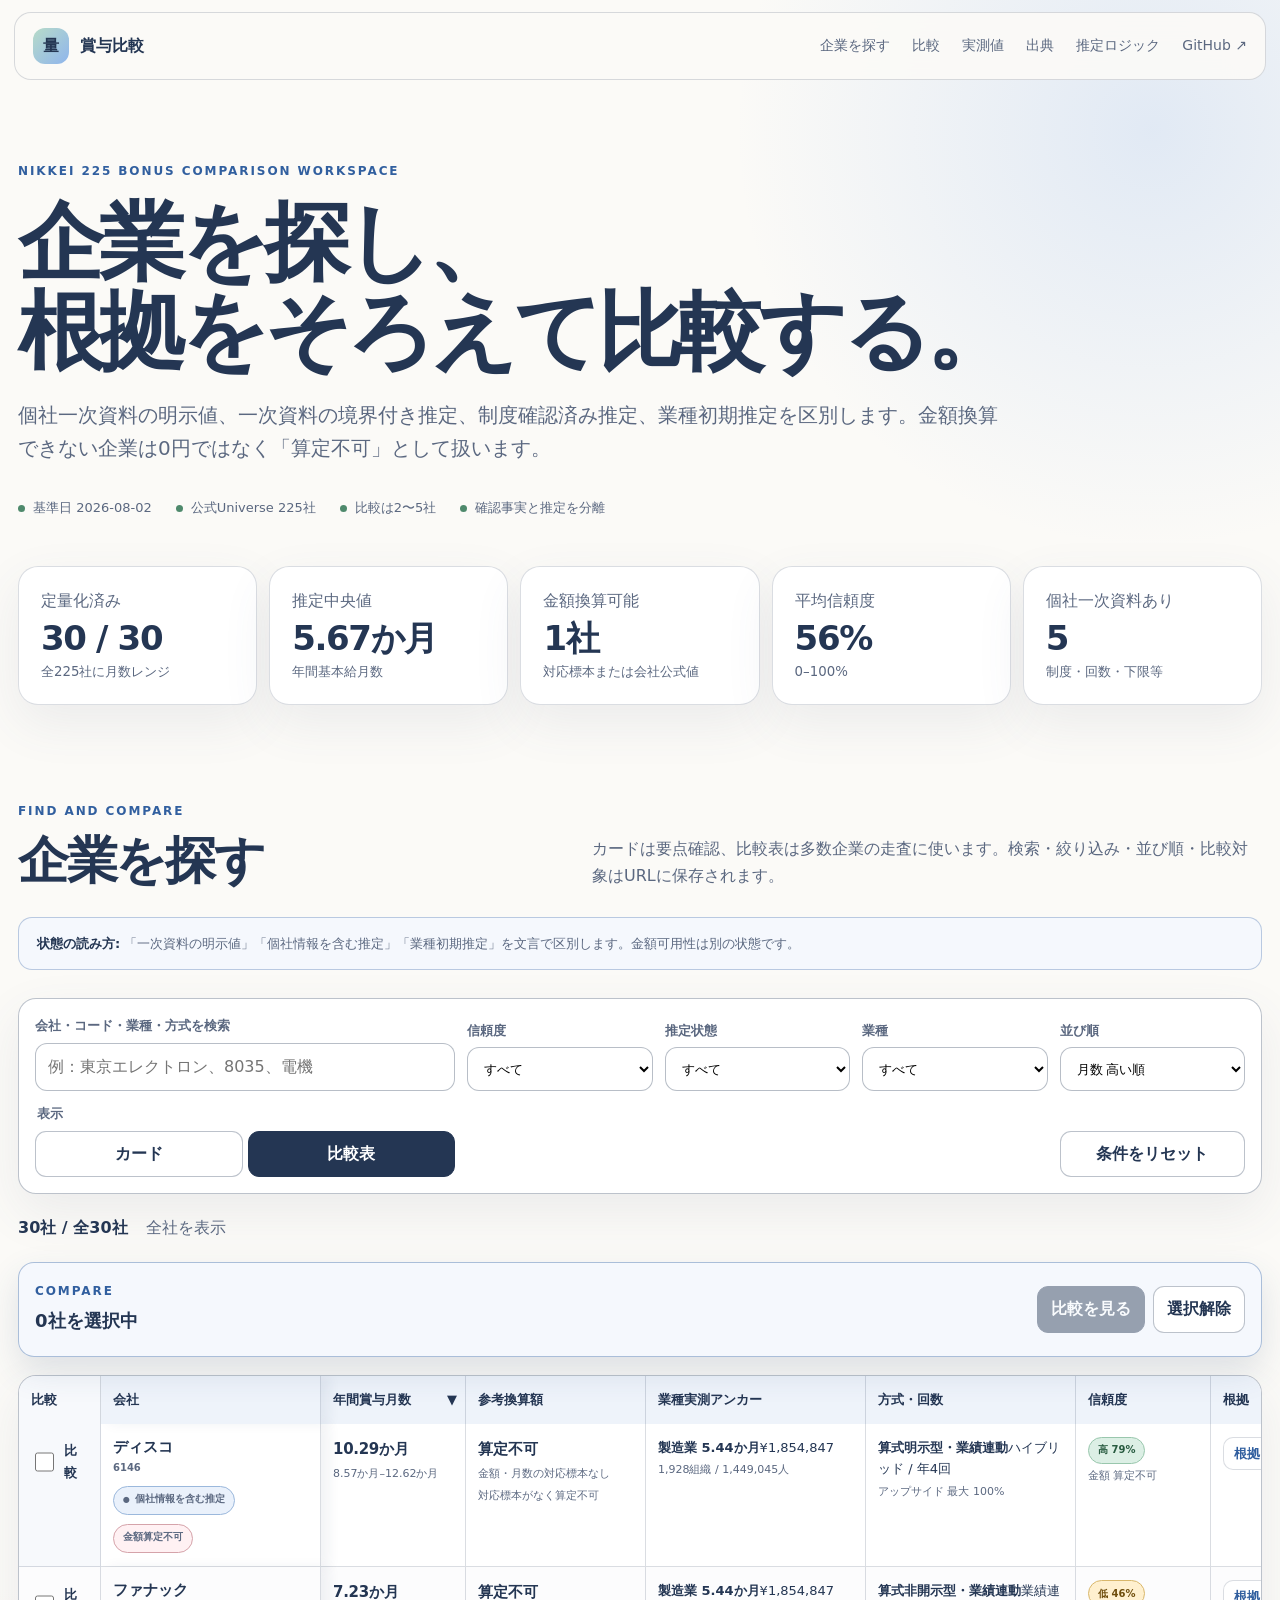
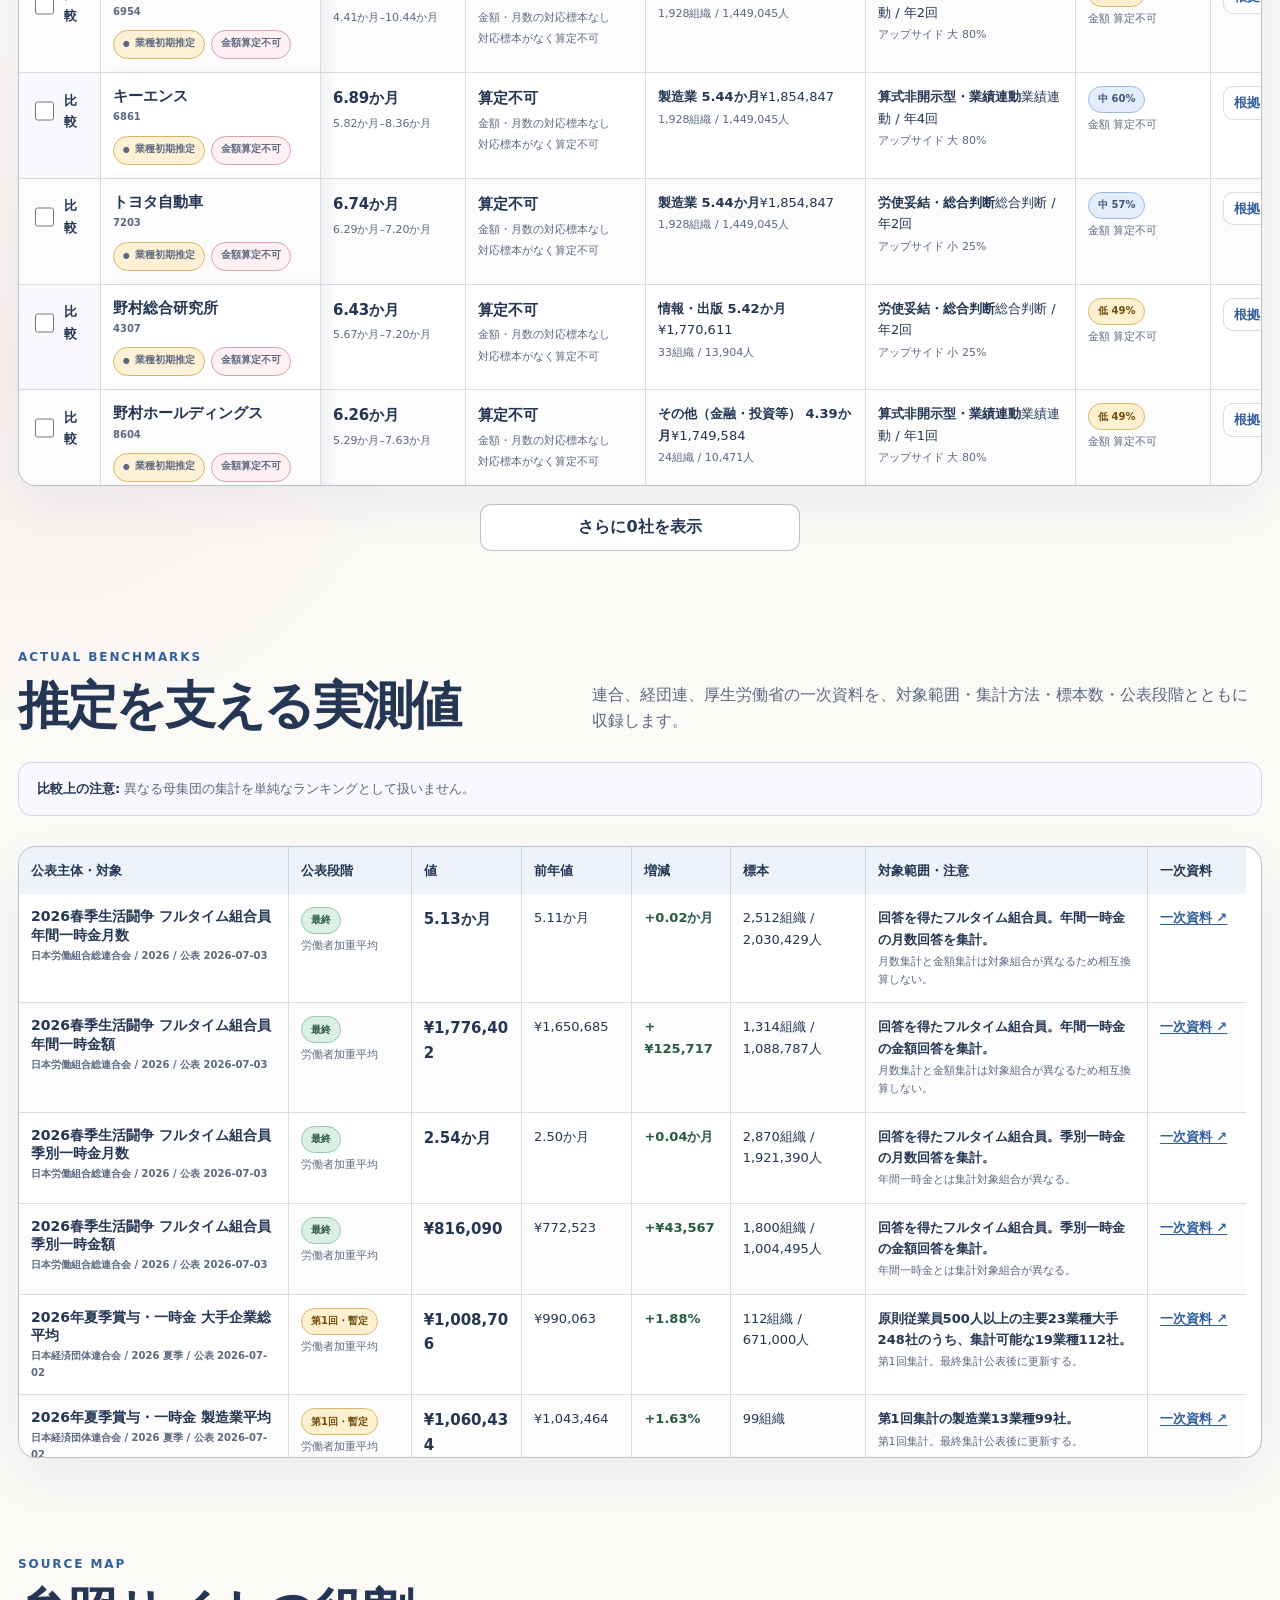
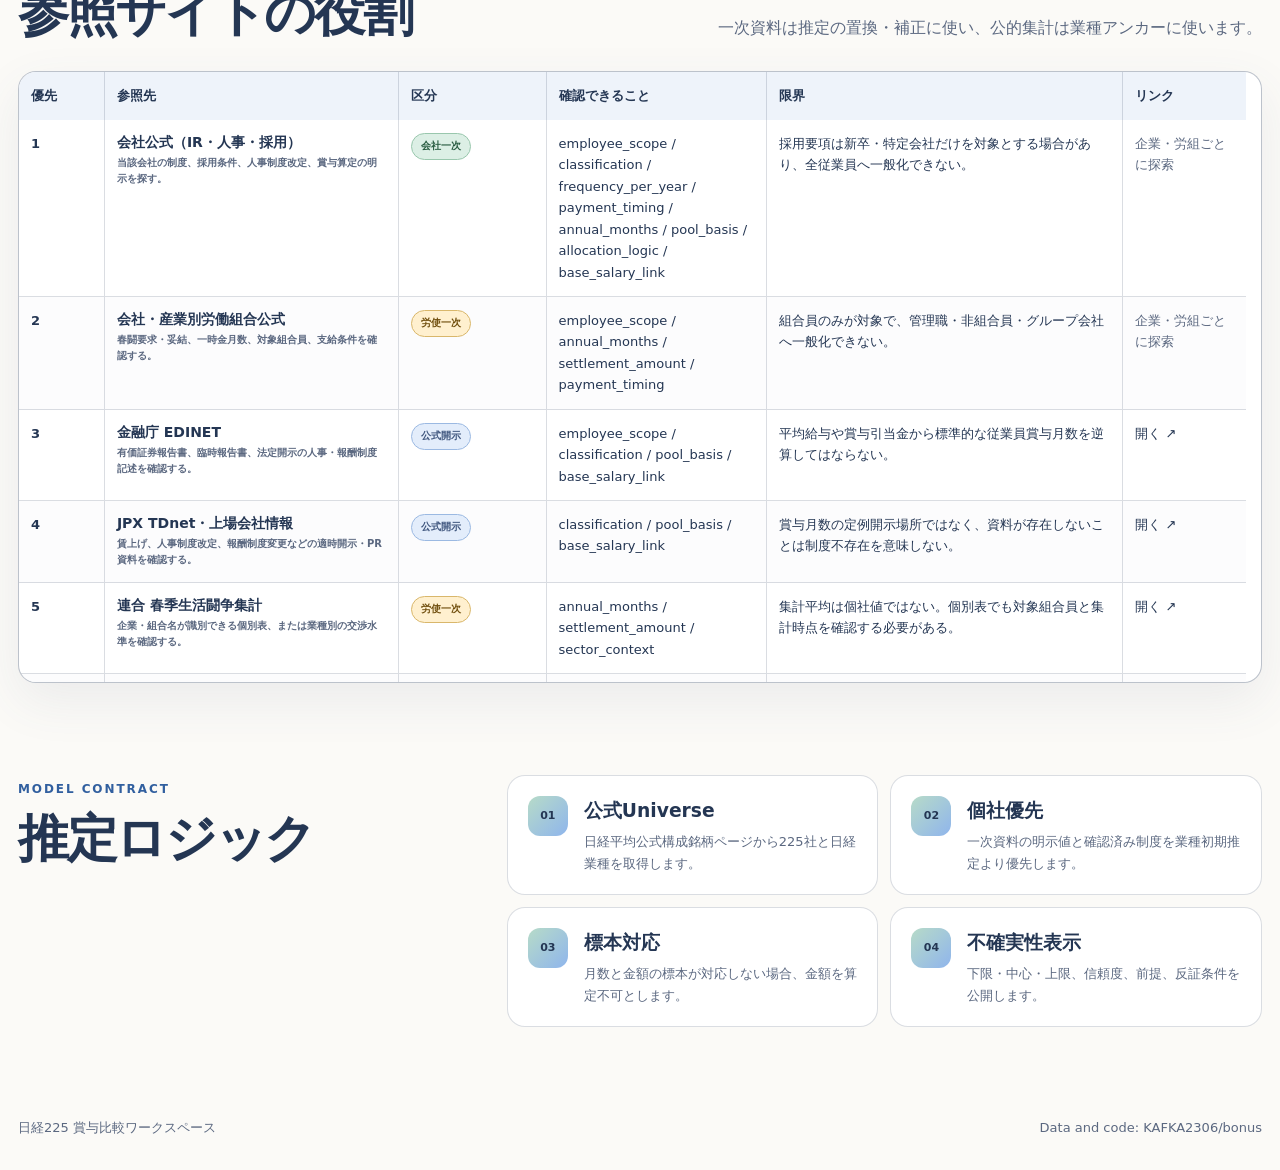
==== commit 33588bd4: "Load responsive comparison styles" ====
--- a/docs/index.html
+++ b/docs/index.html
@@ -8,6 +8,7 @@
   <meta name="bonus-build" content="comparison-v9">
   <title>日経225 賞与比較ワークスペース</title>
   <link rel="stylesheet" href="./styles.css">
+  <link rel="stylesheet" href="./comparison.css">
 </head>
 <body>
   <a class="skip-link" href="#companies">企業検索・比較へ移動</a>
--- a/docs/comparison.css
+++ b/docs/comparison.css
@@ -0,0 +1,187 @@
+:root {
+  --control-border: rgba(36,54,83,.32);
+  --danger-ink: #693b42;
+  --danger-bg: #fff1f3;
+  --verified-bg: #e3f2e9;
+  --verified-ink: #24543b;
+  --company-bg: #eaf1fb;
+  --company-ink: #36577f;
+  --sector-bg: #fff1d5;
+  --sector-ink: #694b11;
+}
+
+button, select, input { min-height: 44px; }
+#comparison { scroll-margin-top: 100px; }
+.comparison-toolbar {
+  display: grid;
+  grid-template-columns: minmax(260px,1.7fr) repeat(4,minmax(140px,.75fr));
+  gap: 12px;
+  align-items: end;
+  margin: 28px 0 12px;
+  padding: 16px;
+  border: 1px solid var(--line-strong);
+  border-radius: 18px;
+  background: rgba(255,255,255,.9);
+  box-shadow: var(--shadow);
+}
+.control-field { display: grid; gap: 6px; min-width: 0; }
+.control-field > span, .view-switch legend { color: var(--muted); font-size: 13px; font-weight: 800; }
+.control-field input, .control-field select {
+  width: 100%;
+  padding: 10px 12px;
+  border: 1px solid var(--control-border);
+  border-radius: 12px;
+  background: #fff;
+}
+.view-switch { display: grid; grid-template-columns: 1fr 1fr; gap: 5px; margin: 0; padding: 0; border: 0; }
+.view-switch legend { grid-column: 1 / -1; margin-bottom: 6px; }
+.view-switch button, .clear-control, .load-more, .compare-actions button, .comparison-heading button, .empty-state button {
+  padding: 9px 13px;
+  border: 1px solid var(--line-strong);
+  border-radius: 11px;
+  background: #fff;
+  cursor: pointer;
+  font-weight: 800;
+}
+.view-switch button[aria-pressed="true"], #show-comparison {
+  background: var(--ink);
+  border-color: var(--ink);
+  color: #fff;
+}
+.clear-control { grid-column: -2 / -1; }
+.result-bar { display: flex; flex-wrap: wrap; gap: 8px 18px; align-items: center; min-height: 44px; margin-bottom: 12px; color: var(--muted); }
+.result-bar strong { color: var(--ink); }
+
+.compare-tray {
+  position: sticky;
+  top: 92px;
+  z-index: 24;
+  display: flex;
+  justify-content: space-between;
+  gap: 20px;
+  align-items: center;
+  margin: 12px 0 18px;
+  padding: 14px 16px;
+  border: 1px solid rgba(49,95,159,.38);
+  border-radius: 16px;
+  background: rgba(245,248,253,.97);
+  box-shadow: 0 14px 34px rgba(50,77,117,.14);
+  backdrop-filter: blur(16px);
+}
+.compare-tray h3 { margin: 2px 0 7px; font-size: 18px; }
+.compare-chips { display: flex; flex-wrap: wrap; gap: 7px; }
+.compare-chips button { min-height: 34px; padding: 5px 9px; border: 1px solid var(--line); border-radius: 999px; background: #fff; cursor: pointer; }
+.compare-actions { display: flex; flex-wrap: wrap; gap: 8px; flex: 0 0 auto; }
+.compare-actions button:disabled { opacity: .45; cursor: not-allowed; }
+
+.comparison-panel {
+  margin: 20px 0 34px;
+  padding: 22px;
+  border: 2px solid rgba(49,95,159,.32);
+  border-radius: 20px;
+  background: #fff;
+  box-shadow: var(--shadow);
+}
+.comparison-heading { display: flex; justify-content: space-between; gap: 20px; align-items: start; margin-bottom: 16px; }
+.comparison-heading h3 { margin: 4px 0; font-size: clamp(25px,3vw,38px); }
+.comparison-heading p { margin: 0; color: var(--muted); }
+.comparison-desktop { overflow-x: auto; border: 1px solid var(--line); border-radius: 15px; }
+.selected-comparison-table { width: 100%; min-width: 820px; border-collapse: collapse; }
+.selected-comparison-table th, .selected-comparison-table td { padding: 13px; border-right: 1px solid var(--line); border-bottom: 1px solid var(--line); vertical-align: top; text-align: left; }
+.selected-comparison-table thead th { background: #eef3fa; }
+.selected-comparison-table tbody th { width: 150px; background: #f8f9fb; }
+.selected-comparison-table small, .selected-comparison-table span { display: block; margin-top: 4px; color: var(--muted); }
+.comparison-mobile { display: none; }
+.selected-company-card { padding: 17px; border: 1px solid var(--line); border-radius: 16px; background: #fff; }
+.selected-company-card header { display: flex; justify-content: space-between; gap: 12px; align-items: baseline; }
+.selected-company-card h4 { margin: 0; font-size: 20px; }
+.selected-company-card dl { display: grid; gap: 9px; margin: 14px 0 0; }
+.selected-company-card dl div { padding: 10px; border-radius: 11px; background: #f6f8fb; }
+.selected-company-card dt { color: var(--muted); font-size: 12px; font-weight: 800; }
+.selected-company-card dd { margin: 3px 0 0; }
+.selected-company-card dd > strong, .selected-company-card dd > span, .selected-company-card dd > small { display: block; }
+
+.company-card-list { display: grid; grid-template-columns: repeat(2,minmax(0,1fr)); gap: 14px; }
+.company-card { padding: 18px; border: 1px solid var(--line-strong); border-radius: 18px; background: #fff; box-shadow: var(--shadow); }
+.company-card > header { display: flex; justify-content: space-between; gap: 14px; align-items: start; }
+.company-card h3 { margin: 0; font-size: 20px; }
+.company-card header p { margin: 3px 0 0; color: var(--muted); font-size: 13px; }
+.company-card-metrics { display: grid; grid-template-columns: 1fr 1fr; gap: 10px; margin: 15px 0; }
+.company-card-metrics > div { padding: 11px; border-radius: 12px; background: #f6f8fb; }
+.company-card-metrics dt { color: var(--muted); font-size: 12px; font-weight: 800; }
+.company-card-metrics dd { margin: 4px 0 0; }
+.company-card-metrics dd strong, .company-card-metrics dd span, .company-card-metrics dd small { display: block; }
+
+.state-stack, .detail-status { display: flex; flex-wrap: wrap; gap: 6px; margin-top: 7px; }
+.estimate-state, .amount-state {
+  display: inline-flex;
+  align-items: center;
+  min-height: 29px;
+  padding: 4px 9px;
+  border: 1px solid transparent;
+  border-radius: 999px;
+  font-size: 11px;
+  font-weight: 850;
+}
+.estimate-state::before { content: "●"; margin-right: 5px; font-size: 8px; }
+.estimate-state-verified { background: var(--verified-bg); border-color: #92bea6; color: var(--verified-ink); }
+.estimate-state-company_estimate { background: var(--company-bg); border-color: #9bb8dc; color: var(--company-ink); }
+.estimate-state-sector_initial { background: var(--sector-bg); border-color: #d6b467; color: var(--sector-ink); }
+.amount-available { background: #f1ebfa; border-color: #b9a6d7; color: #514078; }
+.amount-unavailable { background: var(--danger-bg); border-color: #d5a3aa; color: var(--danger-ink); }
+.compare-toggle { display: inline-flex; min-height: 44px; align-items: center; gap: 7px; cursor: pointer; font-weight: 800; }
+.compare-toggle input { width: 20px; height: 20px; accent-color: var(--link); }
+.compare-cell { width: 82px; }
+
+.table-wrap { overflow-x: auto !important; }
+.company-table { min-width: 1450px; table-layout: fixed; font-size: 13px; }
+.company-table th:nth-child(1) { width: 82px; }
+.company-table th:nth-child(2) { width: 220px; }
+.company-table th:nth-child(3) { width: 145px; }
+.company-table th:nth-child(4) { width: 180px; }
+.company-table th:nth-child(5) { width: 220px; }
+.company-table th:nth-child(6) { width: 210px; }
+.company-table th:nth-child(7) { width: 135px; }
+.company-table th:nth-child(8) { width: 260px; }
+.company-table thead th:first-child, .company-table tbody td:first-child { position: sticky; left: 0; z-index: 14; background: #f7f9fc; }
+.company-table thead th:nth-child(2), .company-table tbody th:nth-child(2) { position: sticky; left: 82px; z-index: 13; background: #fff; box-shadow: 8px 0 12px rgba(36,54,83,.06); }
+.company-table thead th:nth-child(2) { background: #eef3fa; z-index: 15; }
+.company-cell strong { font-size: 15px; }
+.company-cell small, .comparison-table td small { font-size: 11px; }
+.load-more { display: block; min-width: min(320px,100%); margin: 18px auto 0; }
+.empty-state { padding: 40px 20px; border: 1px dashed var(--line-strong); border-radius: 18px; text-align: center; background: rgba(255,255,255,.75); }
+.empty-state h3 { margin: 0 0 5px; }
+.empty-state p { margin: 0 0 15px; color: var(--muted); }
+
+@media (max-width: 1200px) {
+  .comparison-toolbar { grid-template-columns: repeat(3,minmax(0,1fr)); }
+  .control-search { grid-column: 1 / -1; }
+  .clear-control { grid-column: auto; }
+}
+@media (max-width: 920px) {
+  .company-card-list { grid-template-columns: 1fr; }
+  .comparison-toolbar { grid-template-columns: 1fr 1fr; }
+  .control-search { grid-column: 1 / -1; }
+  .compare-tray { top: 82px; }
+}
+@media (max-width: 760px) {
+  .comparison-toolbar { grid-template-columns: 1fr; padding: 13px; }
+  .control-search { grid-column: auto; }
+  .clear-control { width: 100%; }
+  .compare-tray { position: static; flex-direction: column; align-items: stretch; }
+  .compare-actions button { flex: 1; }
+  .comparison-panel { padding: 15px; }
+  .comparison-heading { flex-direction: column; }
+  .comparison-heading button { width: 100%; }
+  .comparison-desktop { display: none; }
+  .comparison-mobile { display: grid; gap: 11px; }
+  .company-card-metrics { grid-template-columns: 1fr; }
+  .company-card > header { align-items: start; }
+  .company-table { min-width: 1320px; }
+  .hero h1 { font-size: clamp(40px,14vw,62px); }
+}
+@media (max-width: 400px) {
+  .company-card { padding: 14px; }
+  .compare-toggle-card { flex-direction: column; gap: 2px; }
+  .comparison-toolbar { margin-inline: -4px; }
+}
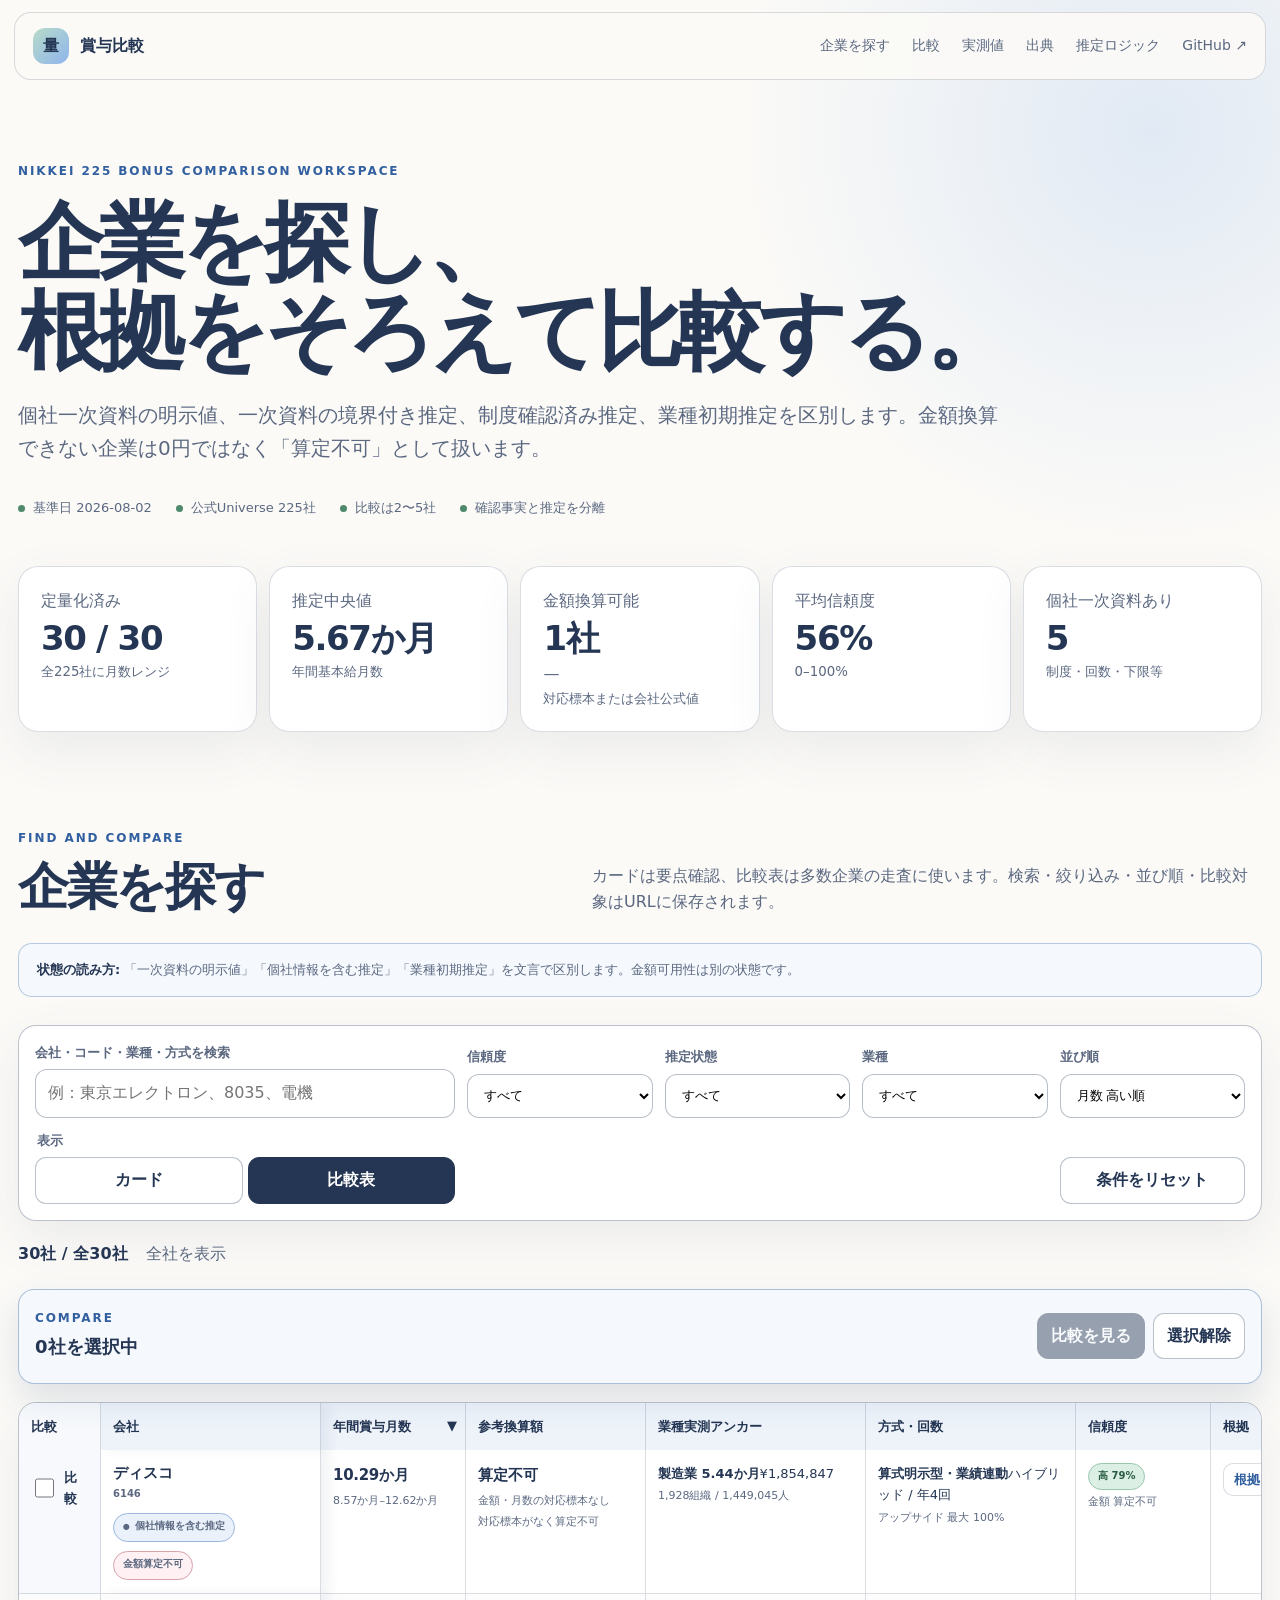
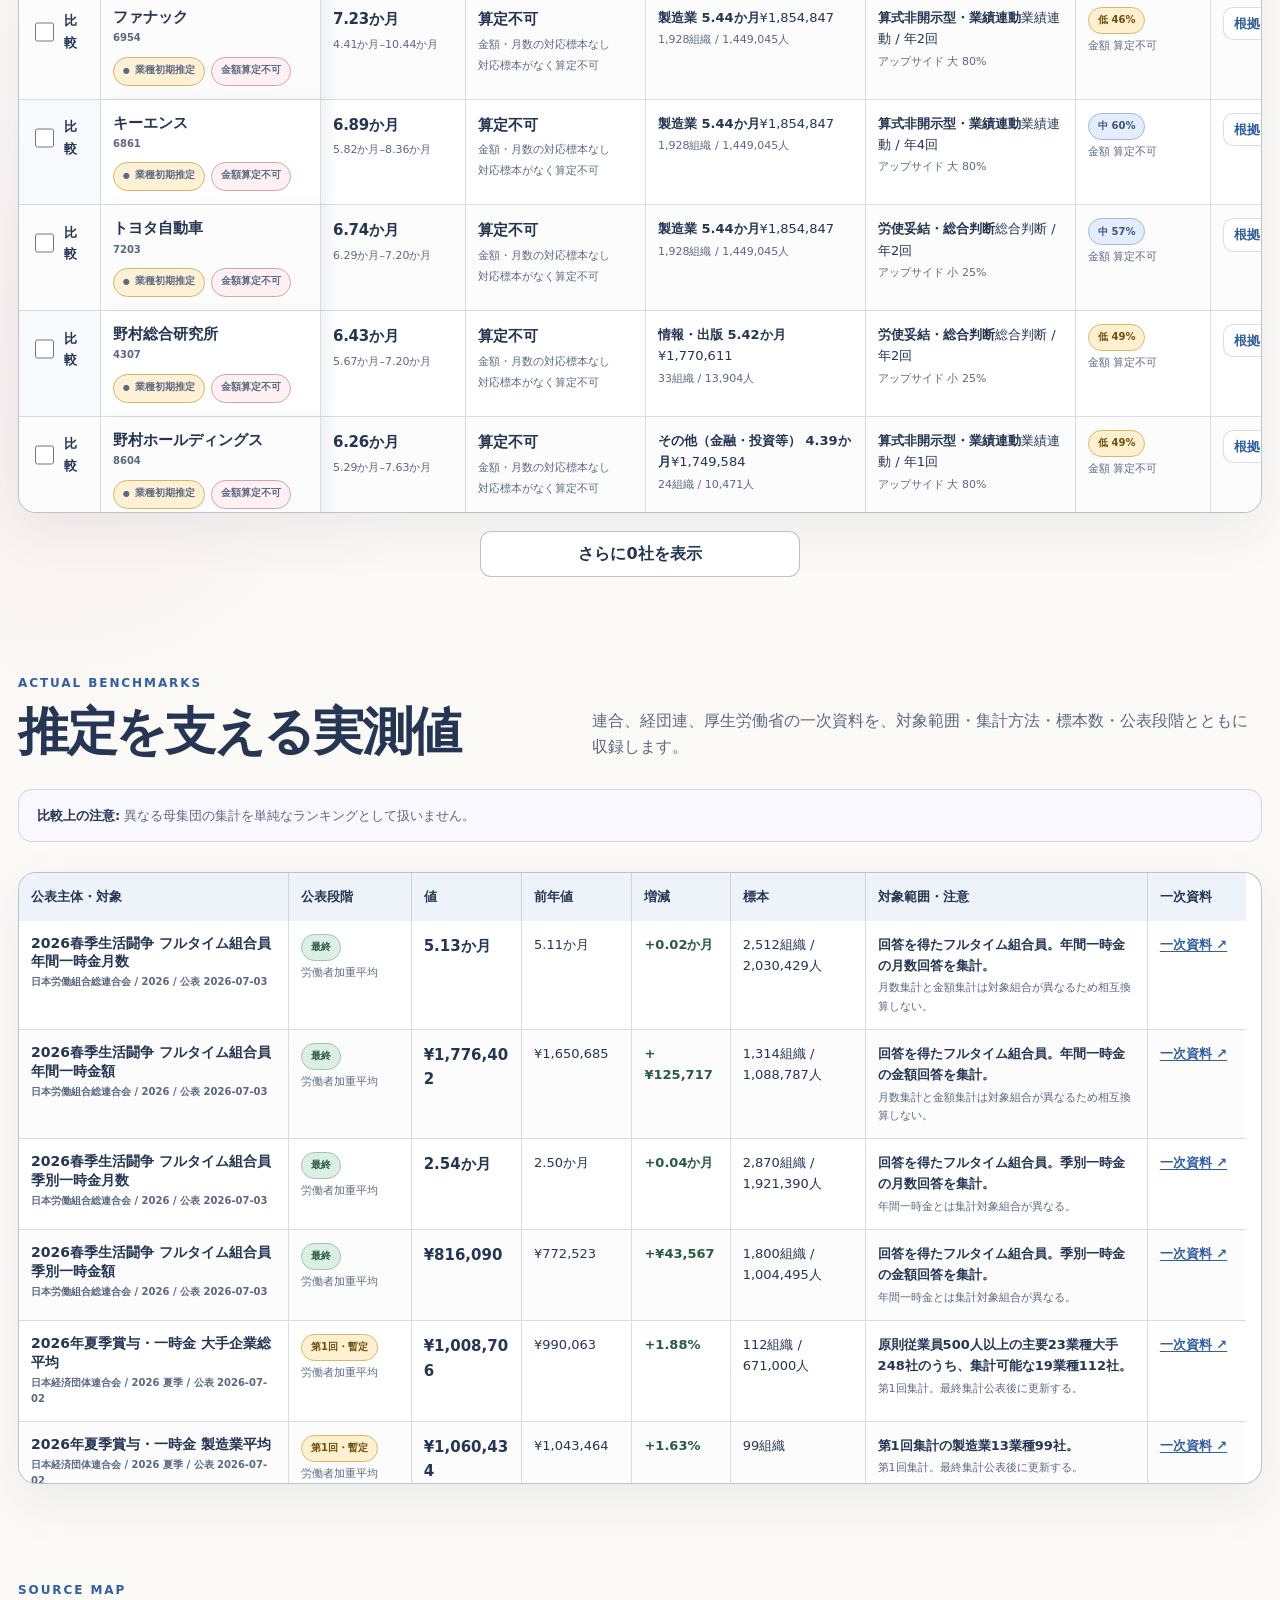
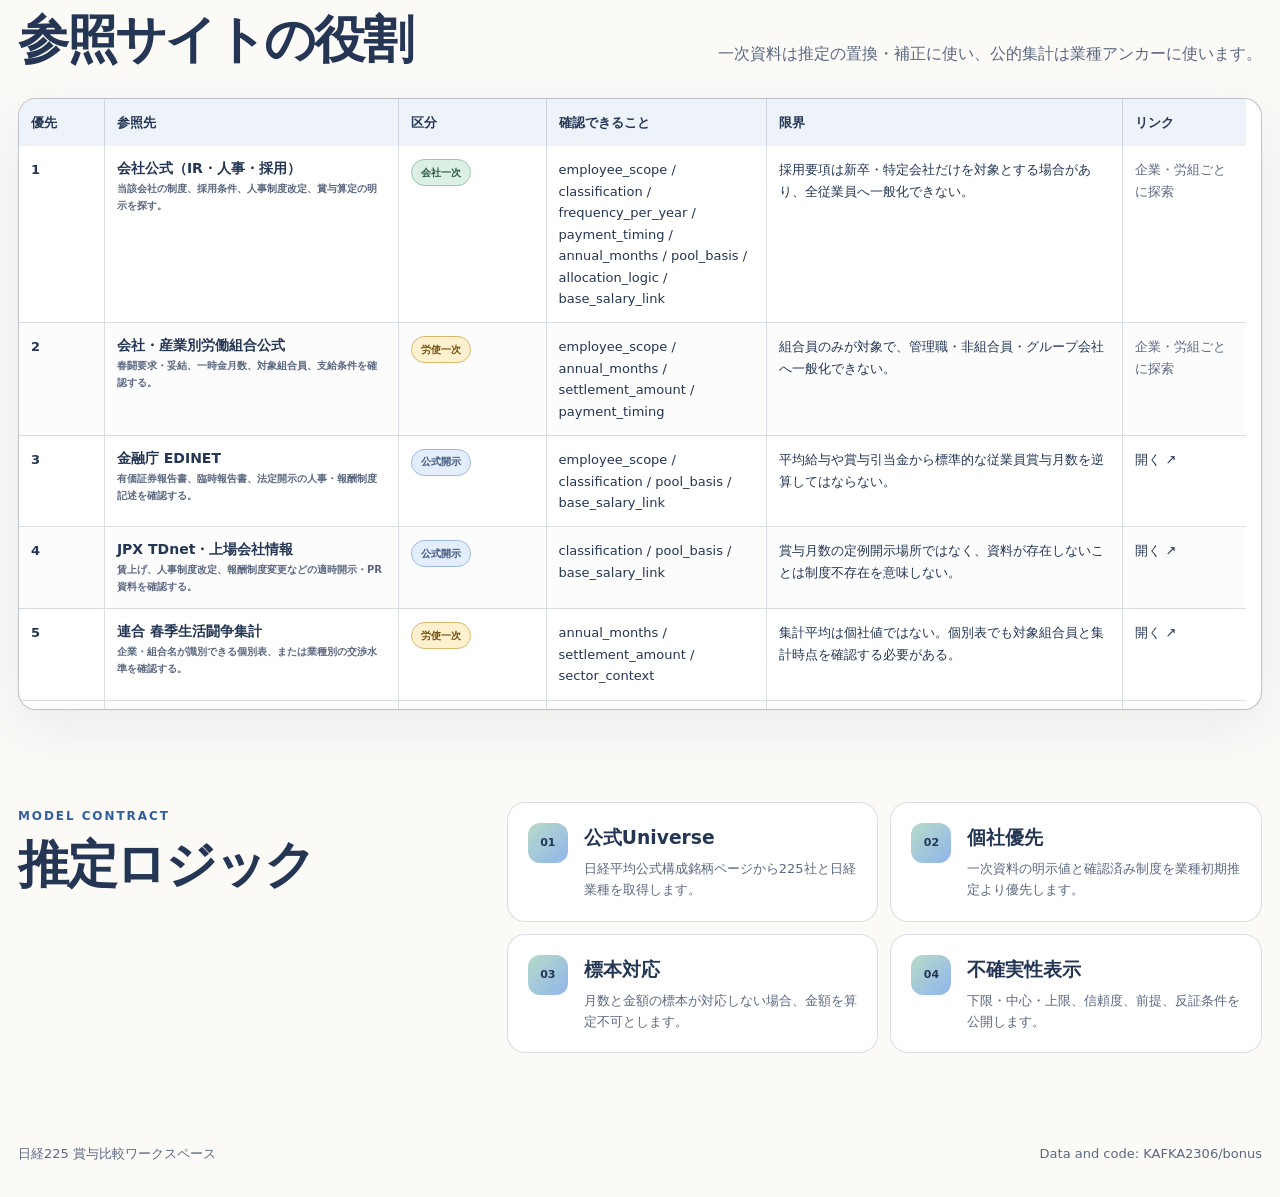
==== commit 9ff8b963: "Preserve quantified dashboard validation contract" ====
--- a/docs/index.html
+++ b/docs/index.html
@@ -5,8 +5,9 @@
   <meta name="viewport" content="width=device-width, initial-scale=1">
   <meta name="description" content="日経225全社の賞与を、個社一次資料と2026年の業種別実測値から根拠付きで検索・比較するダッシュボード">
   <meta name="theme-color" content="#fbfaf7">
-  <meta name="bonus-build" content="comparison-v9">
-  <title>日経225 賞与比較ワークスペース</title>
+  <meta name="bonus-build" content="quantified-v8">
+  <meta name="bonus-ui" content="comparison-v9">
+  <title>日経225 賞与定量モデル</title>
   <link rel="stylesheet" href="./styles.css">
   <link rel="stylesheet" href="./comparison.css">
 </head>
@@ -28,7 +29,7 @@
     <section class="shell metrics" aria-label="定量モデル概要">
       <article><span>定量化済み</span><strong id="metric-quantified">—</strong><small>全225社に月数レンジ</small></article>
       <article><span>推定中央値</span><strong id="metric-median-months">—</strong><small>年間基本給月数</small></article>
-      <article><span>金額換算可能</span><strong id="metric-amount-available">—</strong><small>対応標本または会社公式値</small></article>
+      <article><span>金額換算可能</span><strong id="metric-amount-available">—</strong><span id="metric-median-amount" hidden>—</span><small>対応標本または会社公式値</small></article>
       <article><span>平均信頼度</span><strong id="metric-confidence">—</strong><small>0–100%</small></article>
       <article><span>個社一次資料あり</span><strong id="metric-verified">—</strong><small>制度・回数・下限等</small></article>
     </section>
@@ -39,7 +40,7 @@
 
       <form class="comparison-toolbar" id="company-controls" role="search" aria-label="企業検索と絞り込み">
         <label class="control-field control-search" for="search"><span>会社・コード・業種・方式を検索</span><input id="search" type="search" placeholder="例：東京エレクトロン、8035、電機" autocomplete="off"></label>
-        <label class="control-field" for="confidence-filter"><span>信頼度</span><select id="confidence-filter"><option value="all">すべて</option><option value="high">高</option><option value="medium">中</option><option value="low">低</option></select></label>
+        <label class="control-field" for="confidence-filter"><span>信頼度</span><select id="confidence-filter"><option value="all" data-confidence="all">すべて</option><option value="high">高</option><option value="medium">中</option><option value="low">低</option></select></label>
         <label class="control-field" for="status-filter"><span>推定状態</span><select id="status-filter"><option value="all">すべて</option><option value="verified">一次資料の明示値</option><option value="company_estimate">個社情報を含む推定</option><option value="sector_initial">業種初期推定</option><option value="amount_unavailable">金額算定不可</option></select></label>
         <label class="control-field" for="sector-filter"><span>業種</span><select id="sector-filter"><option value="all">すべて</option></select></label>
         <label class="control-field" for="sort-select"><span>並び順</span><select id="sort-select"><option value="months-desc">月数 高い順</option><option value="months-asc">月数 低い順</option><option value="confidence-desc">信頼度 高い順</option><option value="company-asc">会社名順</option><option value="sector-asc">業種順</option></select></label>
@@ -47,7 +48,7 @@
         <button class="clear-control" id="clear-filters" type="button">条件をリセット</button>
       </form>
 
-      <div class="result-bar" aria-live="polite"><strong id="result-count">読み込み中</strong><span id="active-filter-summary">全社を表示</span></div>
+      <div class="result-bar" aria-live="polite"><strong id="result-count" role="status">読み込み中</strong><span id="active-filter-summary">全社を表示</span></div>
 
       <aside id="compare-tray" class="compare-tray" aria-labelledby="compare-tray-title" hidden>
         <div><span class="kicker">COMPARE</span><h3 id="compare-tray-title"><span id="compare-count">0</span>社を選択中</h3><div id="compare-chips" class="compare-chips"></div></div>
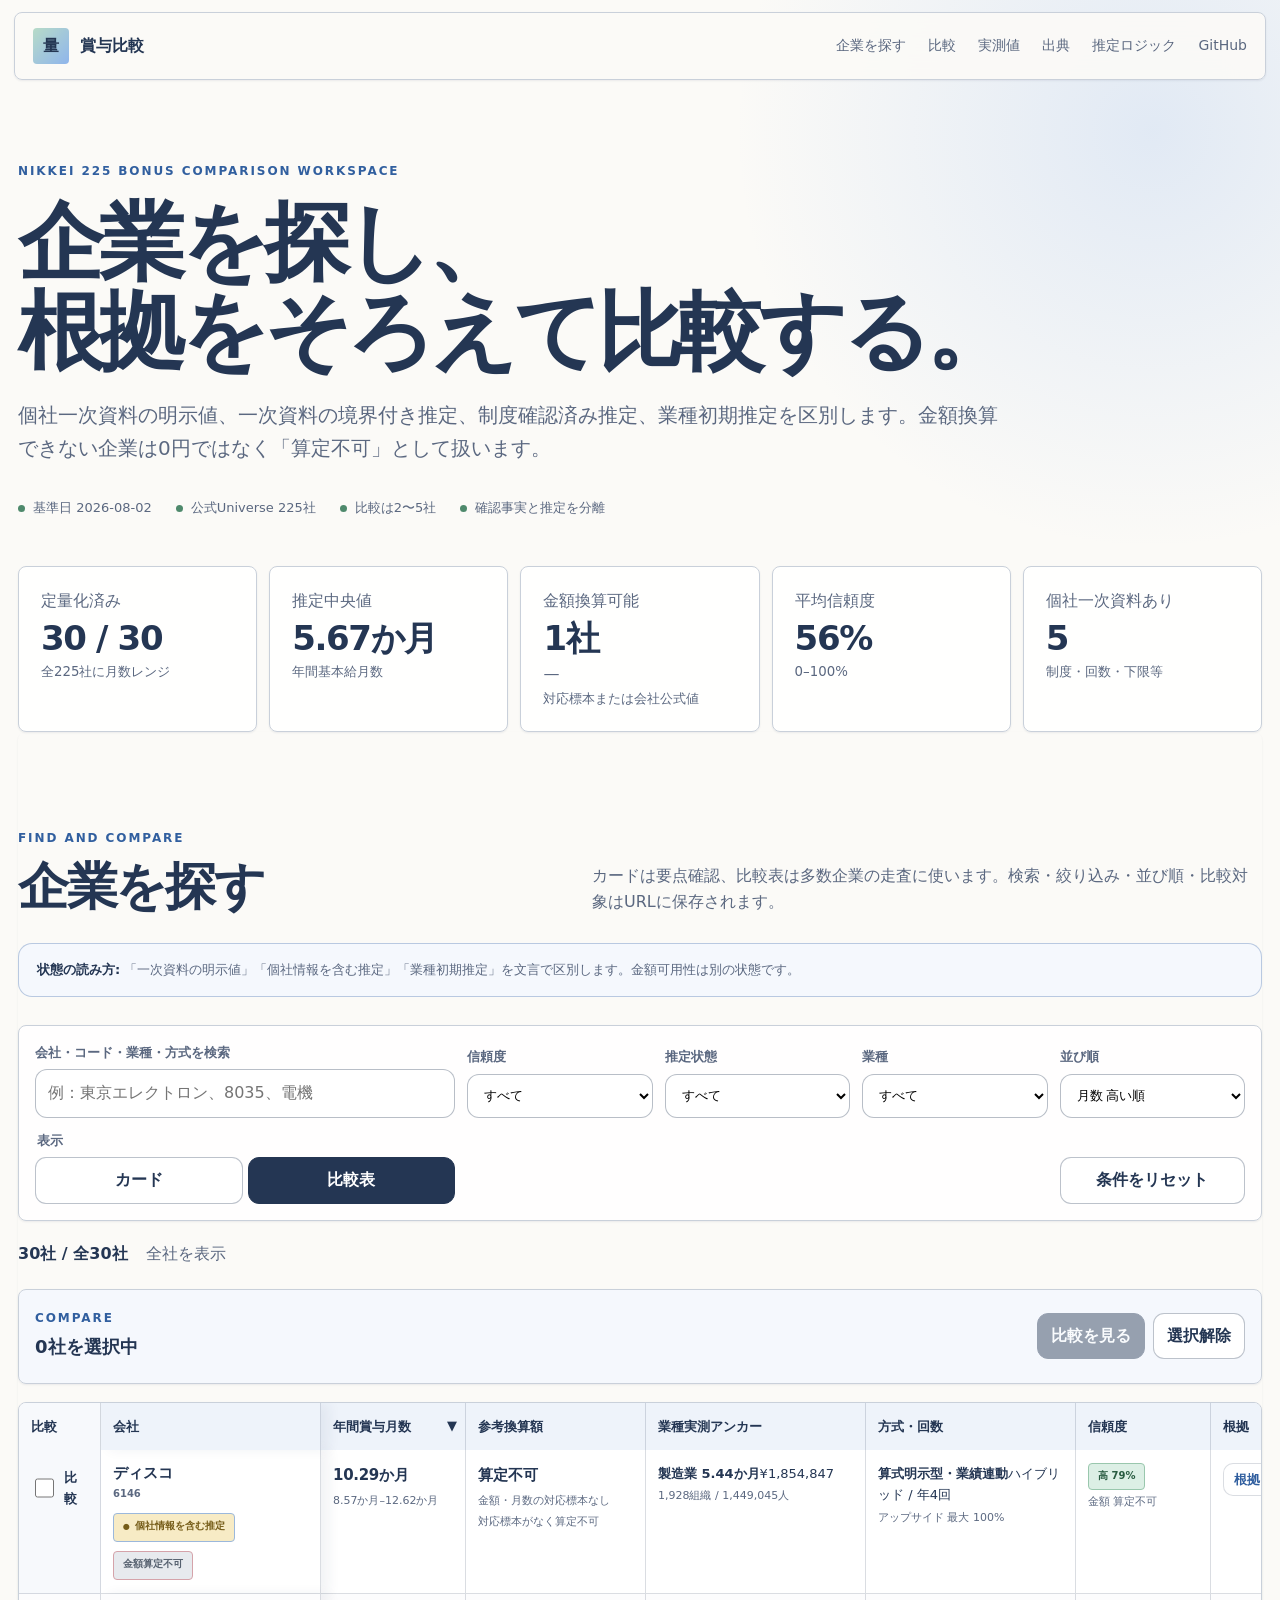
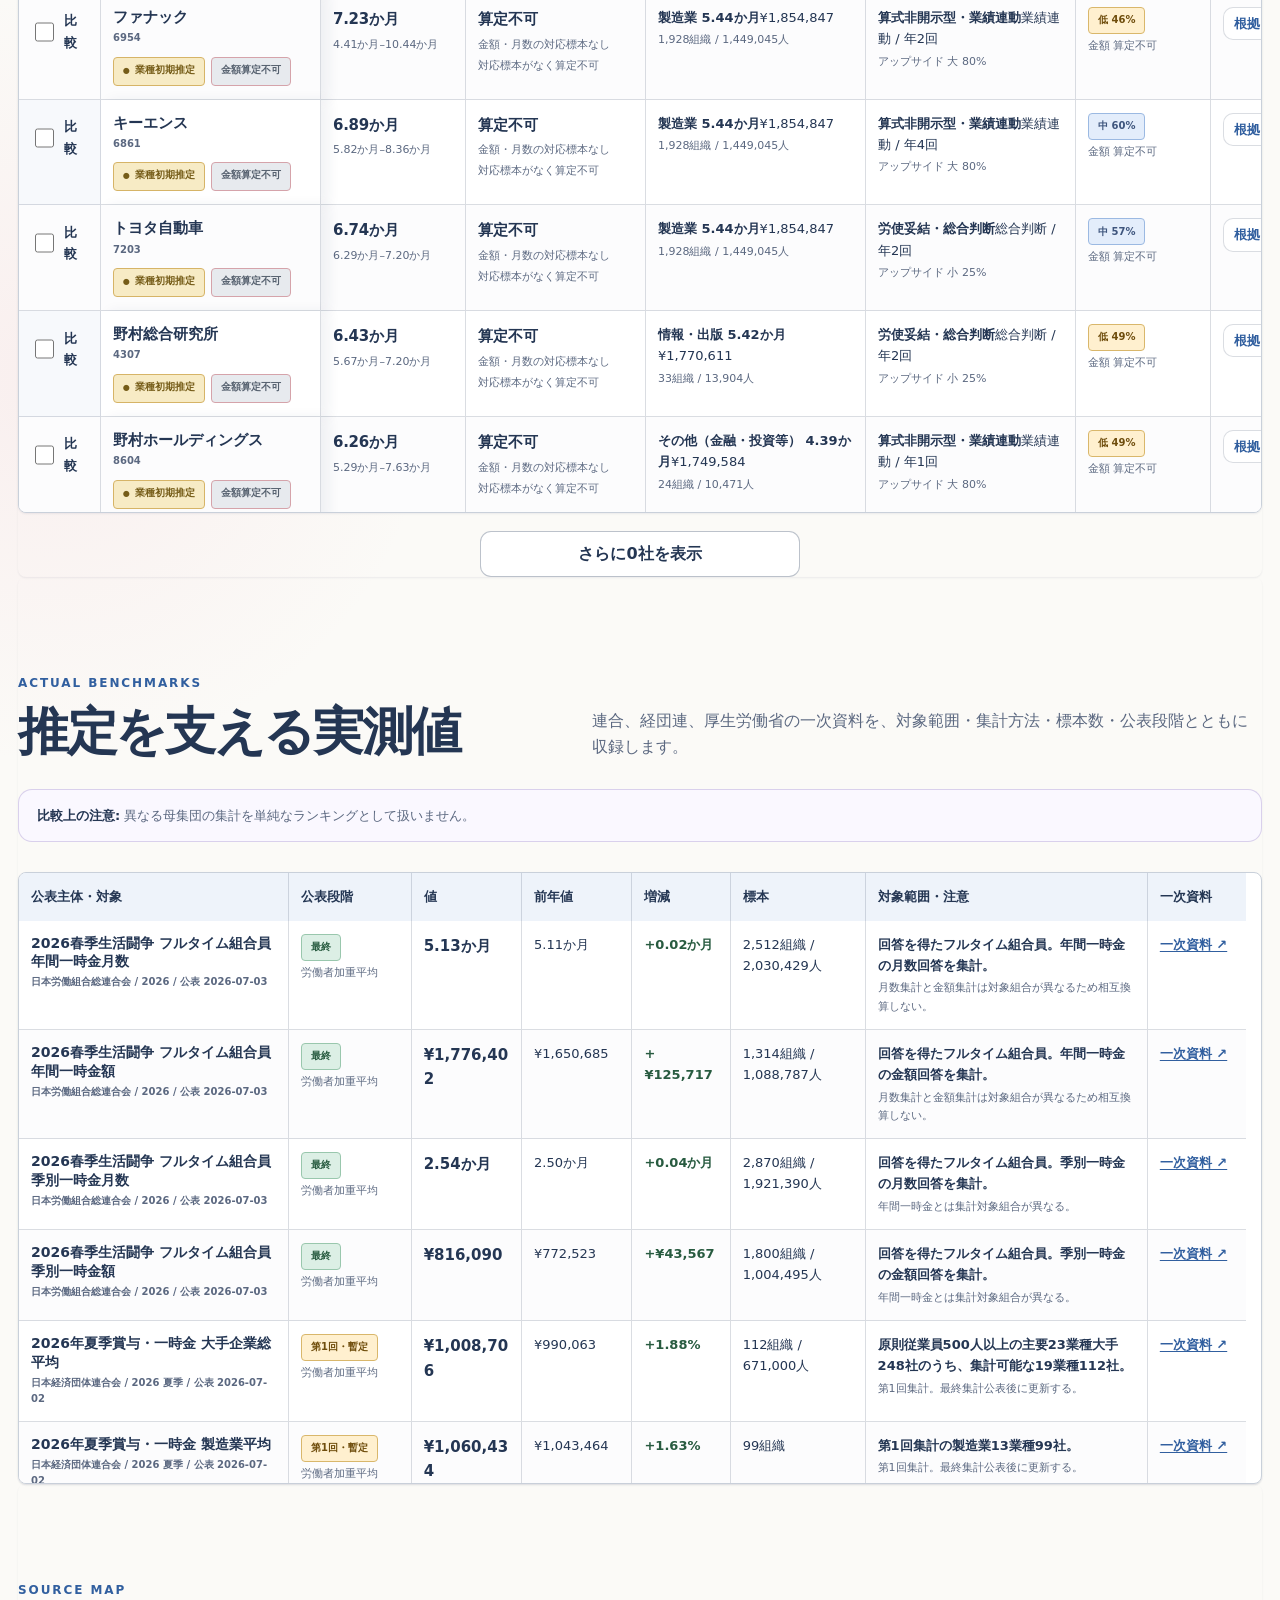
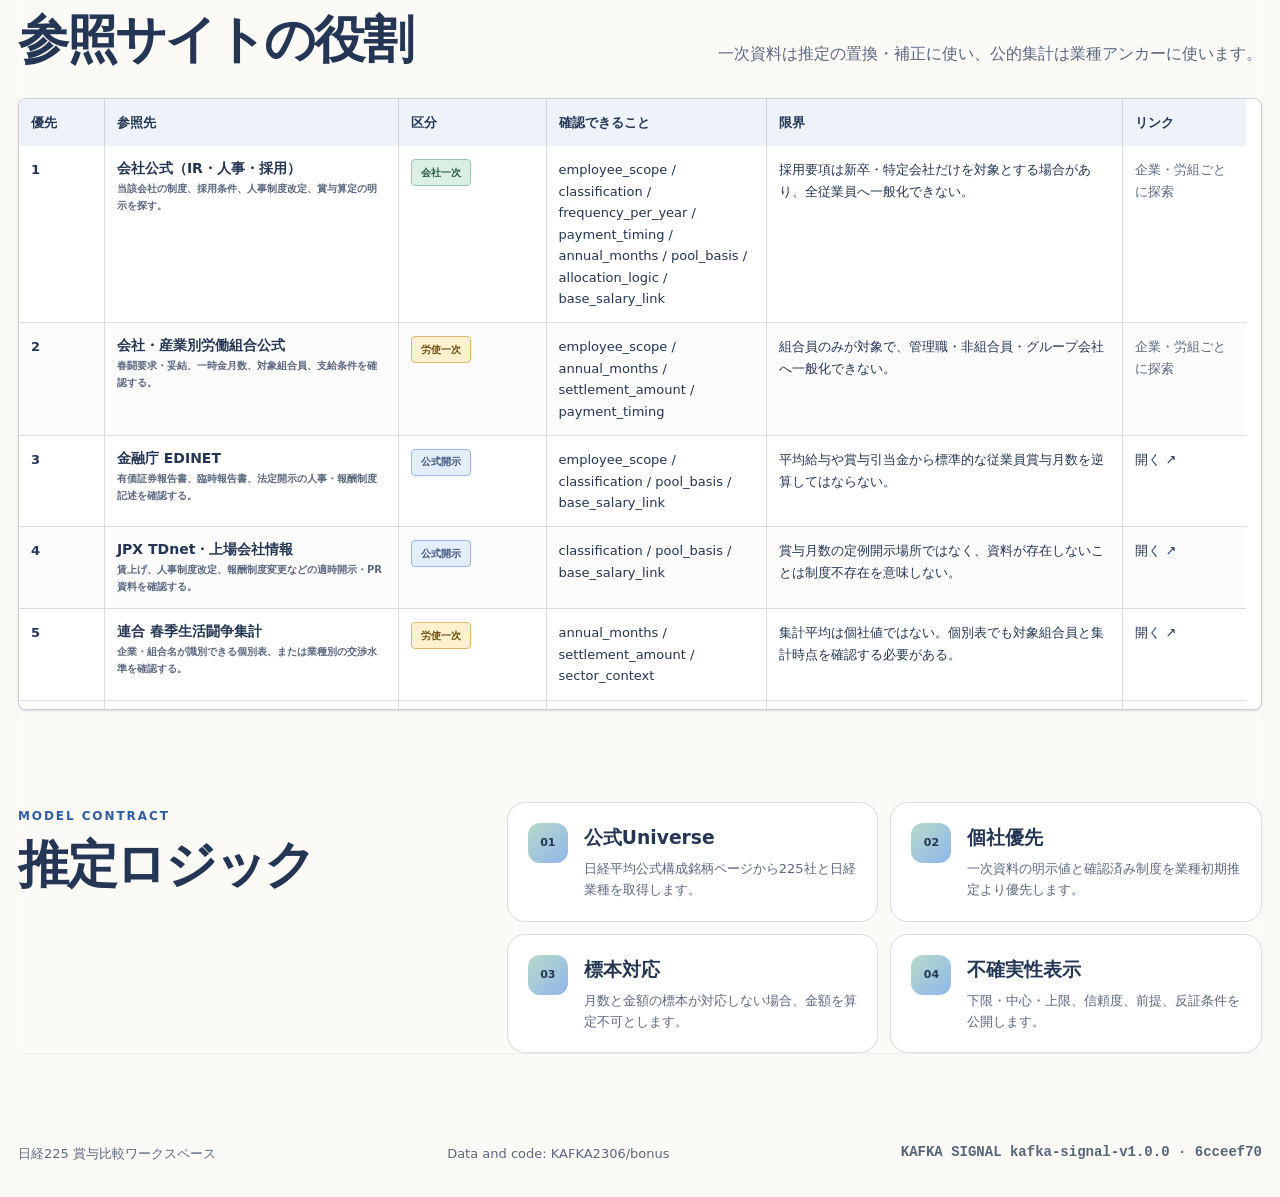
==== commit 996bf384: "feat: apply KAFKA SIGNAL uncertainty summaries" ====
--- a/docs/index.html
+++ b/docs/index.html
@@ -7,16 +7,19 @@
   <meta name="theme-color" content="#fbfaf7">
   <meta name="bonus-build" content="quantified-v8">
   <meta name="bonus-ui" content="comparison-v9">
+  <meta name="kafka-signal-release" content="kafka-signal-v1.0.0">
+  <meta name="kafka-signal-commit" content="6cceef70ab3ad5d15bad972aab0b23d954fc1fd8">
   <title>日経225 賞与定量モデル</title>
   <link rel="stylesheet" href="./styles.css">
   <link rel="stylesheet" href="./comparison.css">
+  <link rel="stylesheet" href="./kafka-signal.css">
 </head>
 <body>
   <a class="skip-link" href="#companies">企業検索・比較へ移動</a>
   <header class="site-header">
     <a class="brand" href="#top"><span class="brand-mark" aria-hidden="true">量</span><span>賞与比較</span></a>
     <nav aria-label="主要ナビゲーション">
-      <a href="#companies">企業を探す</a><a href="#comparison">比較</a><a href="#benchmarks">実測値</a><a href="#sources">出典</a><a href="#rules">推定ロジック</a><a href="https://github.com/KAFKA2306/bonus">GitHub ↗</a>
+      <a href="#companies">企業を探す</a><a href="#comparison">比較</a><a href="#benchmarks">実測値</a><a href="#sources">出典</a><a href="#rules">推定ロジック</a><a href="https://github.com/KAFKA2306/bonus">GitHub</a>
     </nav>
   </header>
   <main id="top">
@@ -75,5 +78,6 @@
   </main>
   <footer class="shell"><span>日経225 賞与比較ワークスペース</span><a href="https://github.com/KAFKA2306/bonus">Data and code: KAFKA2306/bonus</a></footer>
   <script src="./app.js" defer></script>
+  <script src="./kafka-signal.js" defer></script>
 </body>
 </html>
--- a/docs/kafka-signal.css
+++ b/docs/kafka-signal.css
@@ -0,0 +1 @@
+:root{--ks-canvas:#FBFAF7;--ks-surface:#FFF;--ks-subtle:#F4F2EC;--ks-ink:#243653;--ks-muted:#56657A;--ks-border:#C9D0DA;--ks-primary:#4D72A8;--ks-primary-soft:#DCE8F7;--ks-verified:#286A4B;--ks-verified-soft:#DDEEE5;--ks-estimated:#755C18;--ks-estimated-soft:#F7EBC5;--ks-attention:#8A4A10;--ks-attention-soft:#FBE3C9;--ks-unavailable:#56616F;--ks-unavailable-soft:#E7EAEE;--ks-focus:#174D8B}.site-header,.metrics article,.section-block,.comparison-toolbar,.compare-tray,.comparison-panel,.company-card,.table-wrap,.method-grid{border-color:var(--ks-border)!important;border-radius:.5rem!important;box-shadow:0 1px 2px rgb(36 54 83/.08)!important}.brand-mark,.estimate-state,.amount-state,.tier,.confidence,.release{border-radius:.25rem!important}.estimate-state-verified{color:var(--ks-verified)!important;background:var(--ks-verified-soft)!important}.estimate-state-company_estimate,.estimate-state-sector_initial{color:var(--ks-estimated)!important;background:var(--ks-estimated-soft)!important}.amount-unavailable{color:var(--ks-unavailable)!important;background:var(--ks-unavailable-soft)!important}.uncertainty-summary{display:grid;grid-template-columns:repeat(3,minmax(0,1fr));gap:.75rem;margin:0 0 1rem;padding:1rem;border:1px solid var(--ks-border);border-radius:.5rem;background:var(--ks-subtle)}.uncertainty-summary article{padding:.75rem;background:var(--ks-surface);border-left:3px solid var(--ks-primary)}.uncertainty-summary h4,.uncertainty-summary p{margin:0}.uncertainty-summary p{margin-top:.25rem;color:var(--ks-muted);font-size:.875rem}.ks-version{font:700 .875rem/1.4 ui-monospace,SFMono-Regular,Consolas,monospace;color:var(--ks-muted)}:where(a,button,input,select,summary):focus-visible{outline:none!important;box-shadow:0 0 0 3px var(--ks-canvas),0 0 0 6px var(--ks-focus)!important}@media(max-width:700px){.uncertainty-summary{grid-template-columns:1fr}}@media(prefers-reduced-motion:reduce){*,*::before,*::after{animation-duration:.01ms!important;animation-iteration-count:1!important;transition-duration:.01ms!important;scroll-behavior:auto!important}}
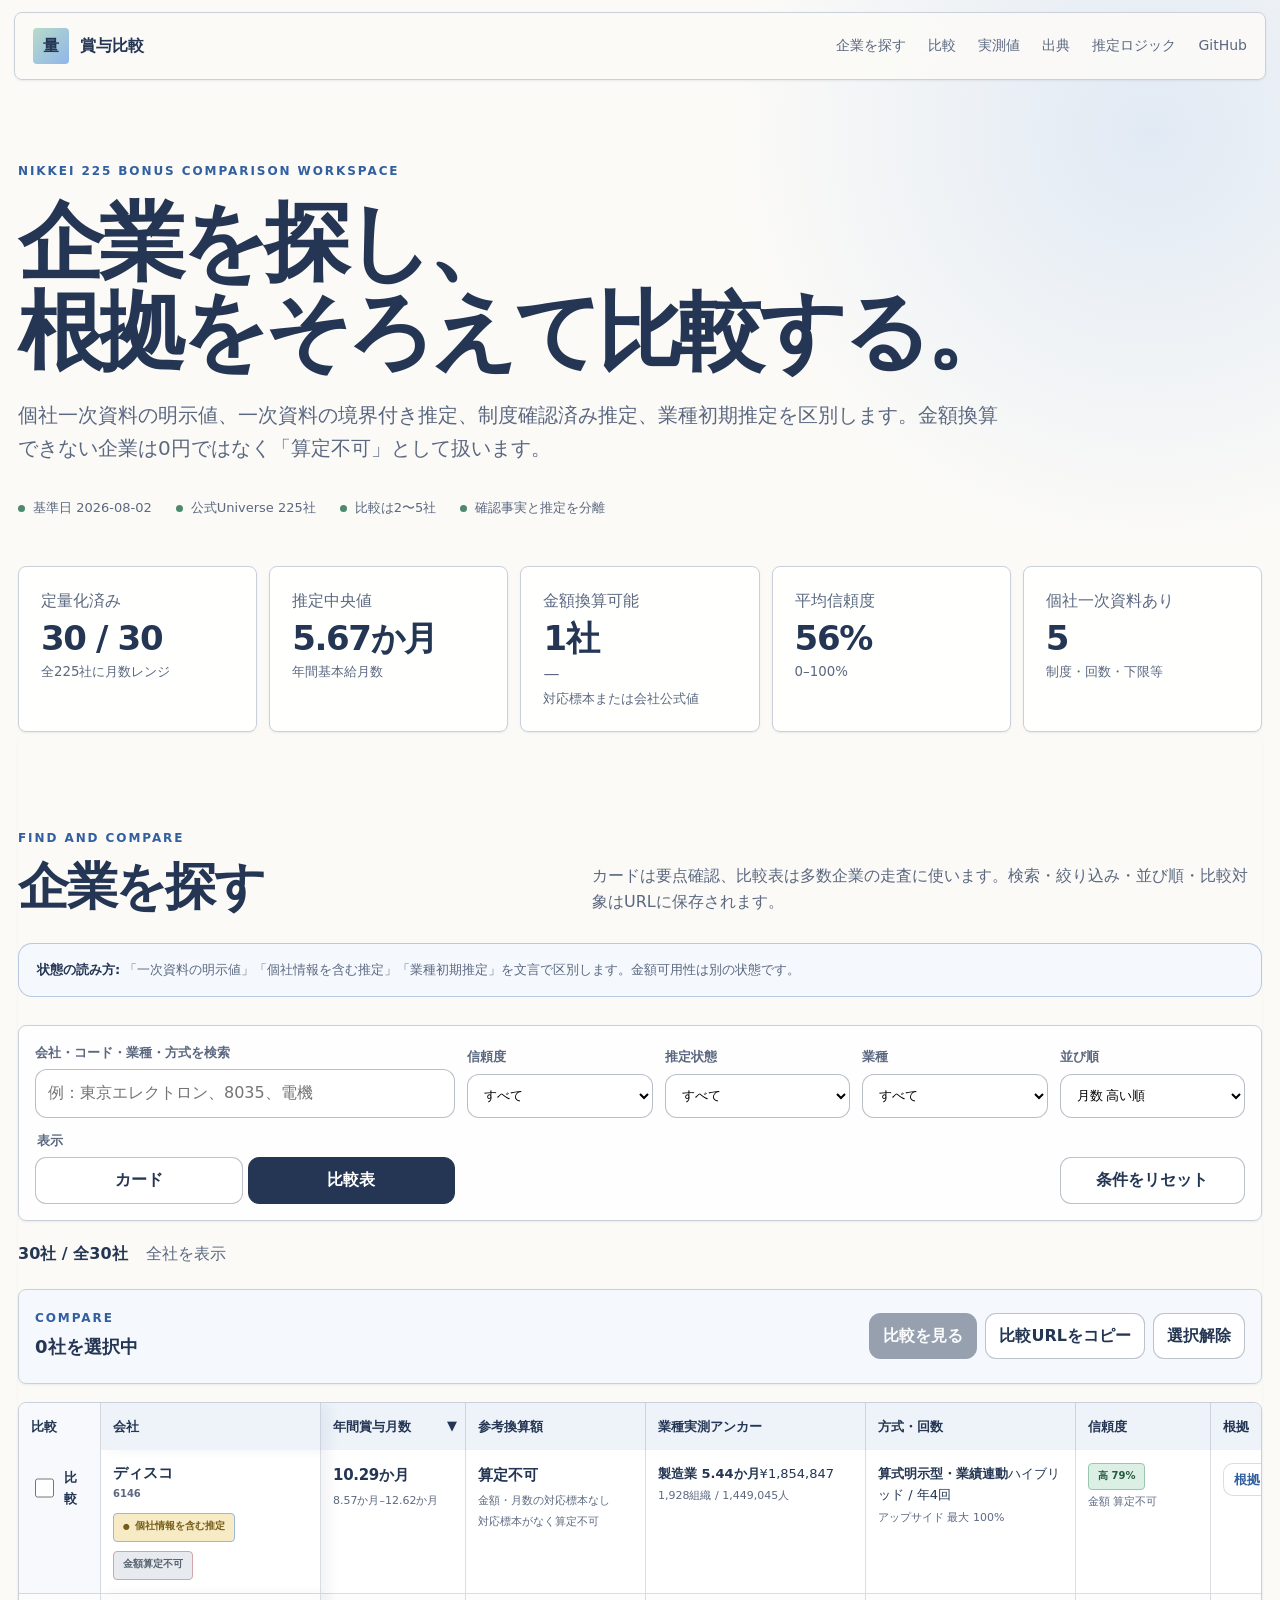
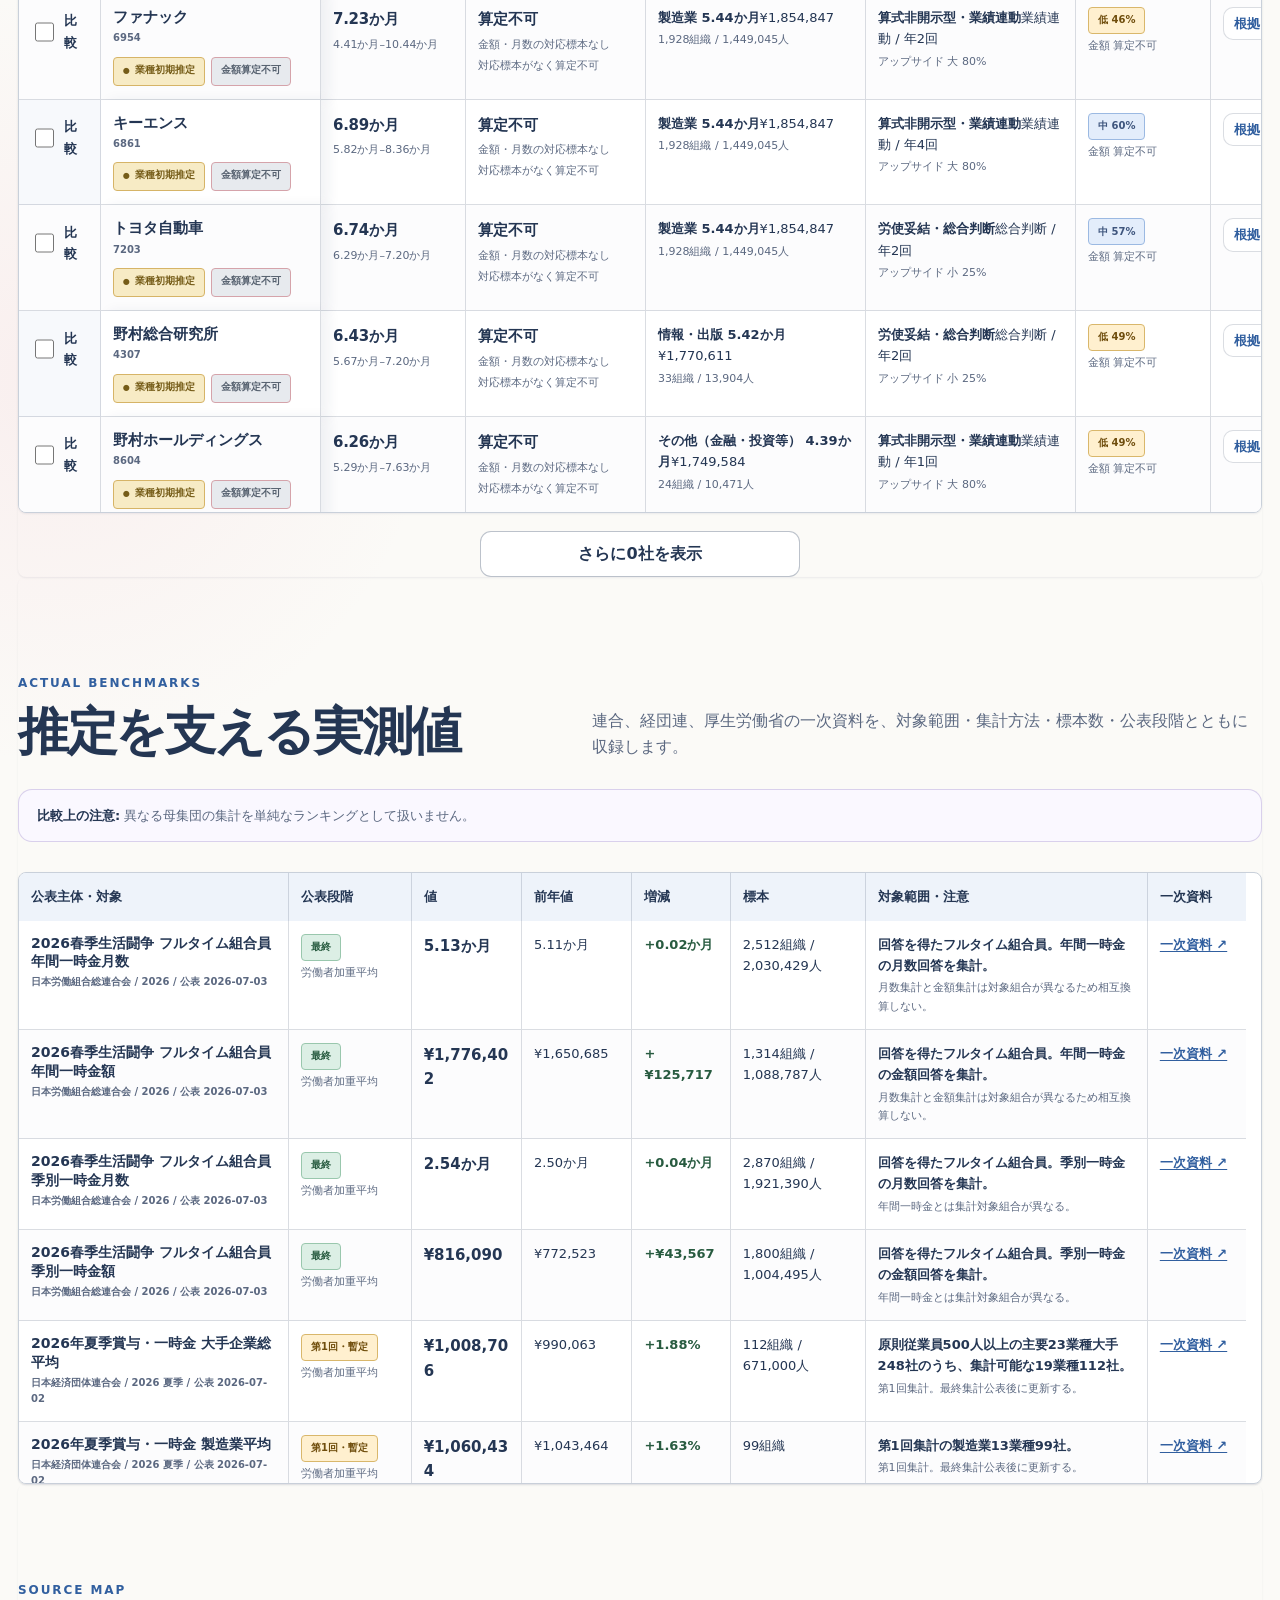
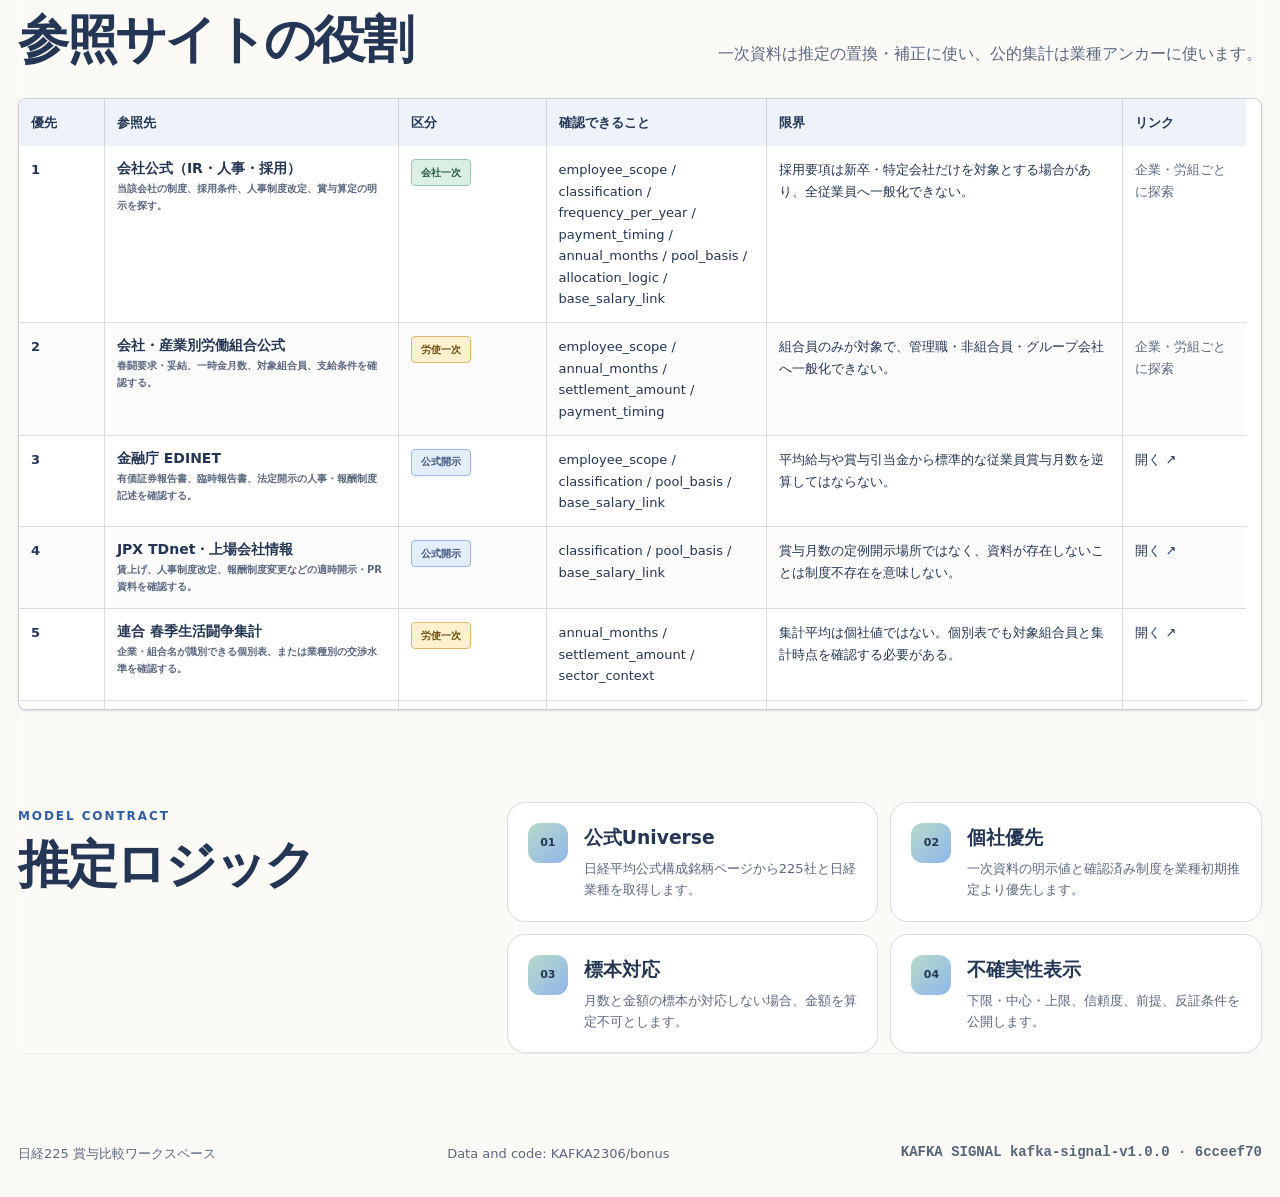
==== commit e9988bf0: "Add direct comparison URL copy action" ====
--- a/docs/index.html
+++ b/docs/index.html
@@ -55,7 +55,7 @@
 
       <aside id="compare-tray" class="compare-tray" aria-labelledby="compare-tray-title" hidden>
         <div><span class="kicker">COMPARE</span><h3 id="compare-tray-title"><span id="compare-count">0</span>社を選択中</h3><div id="compare-chips" class="compare-chips"></div></div>
-        <div class="compare-actions"><button id="show-comparison" type="button">比較を見る</button><button id="clear-comparison" type="button">選択解除</button></div>
+        <div class="compare-actions"><button id="show-comparison" type="button">比較を見る</button><button id="copy-comparison-url" type="button" onclick="navigator.clipboard.writeText(location.href).then(() => { document.querySelector('#result-count').textContent = '比較URLをコピーしました'; }).catch(() => { document.querySelector('#result-count').textContent = 'URLをコピーできませんでした'; })">比較URLをコピー</button><button id="clear-comparison" type="button">選択解除</button></div>
       </aside>
 
       <section id="comparison" class="comparison-panel" hidden aria-labelledby="comparison-title">
